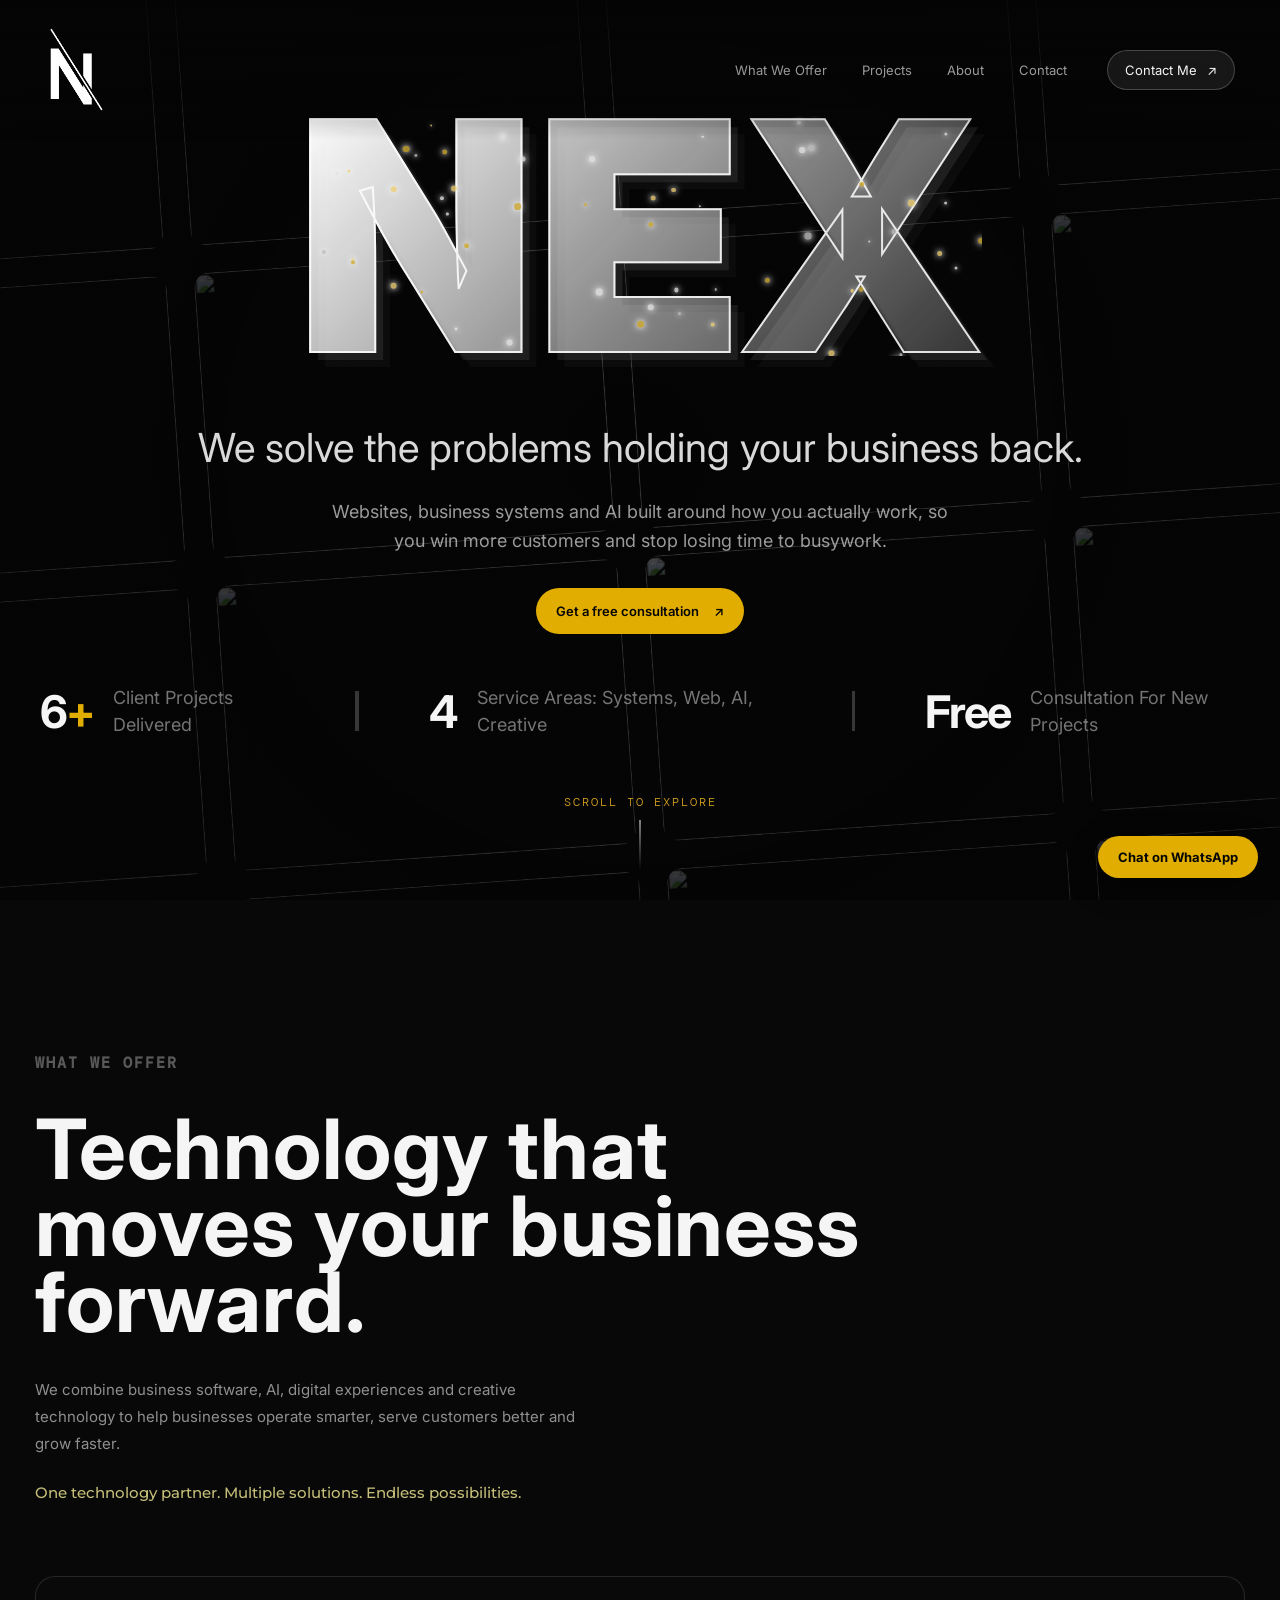
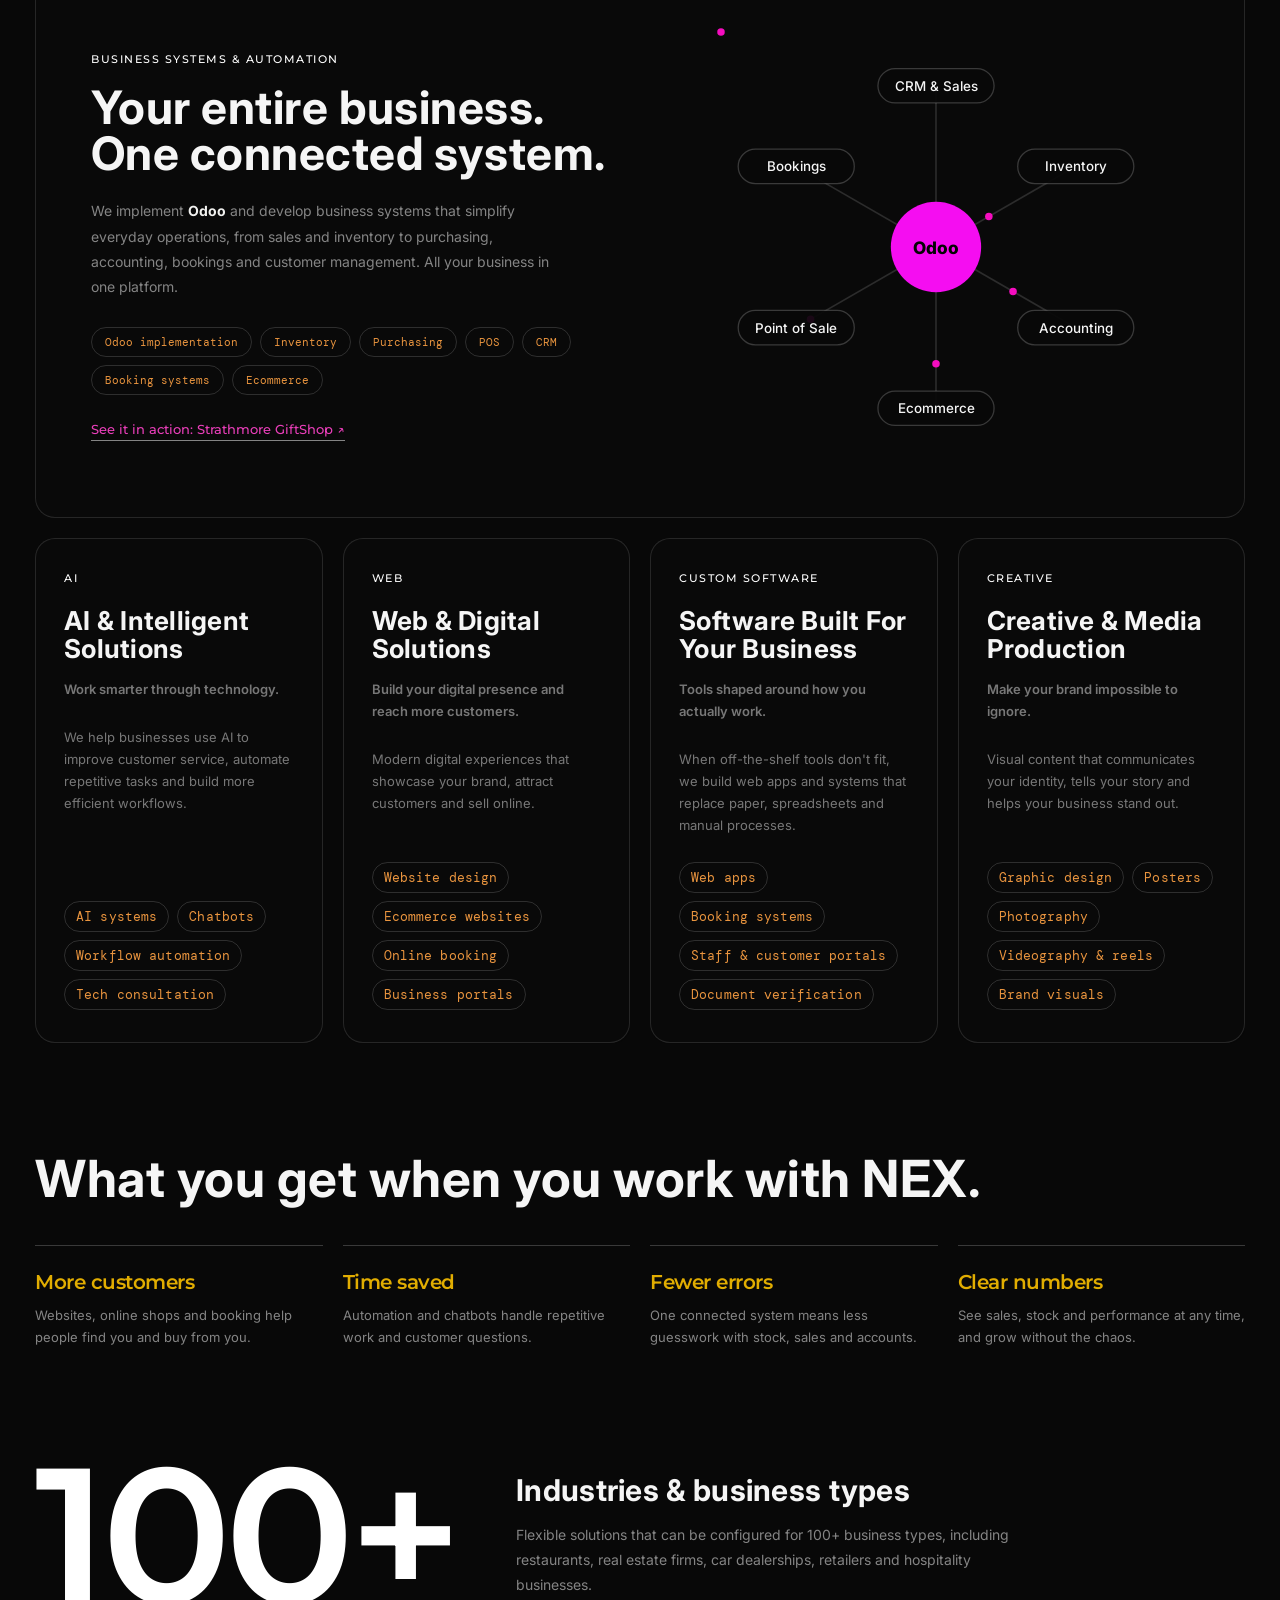
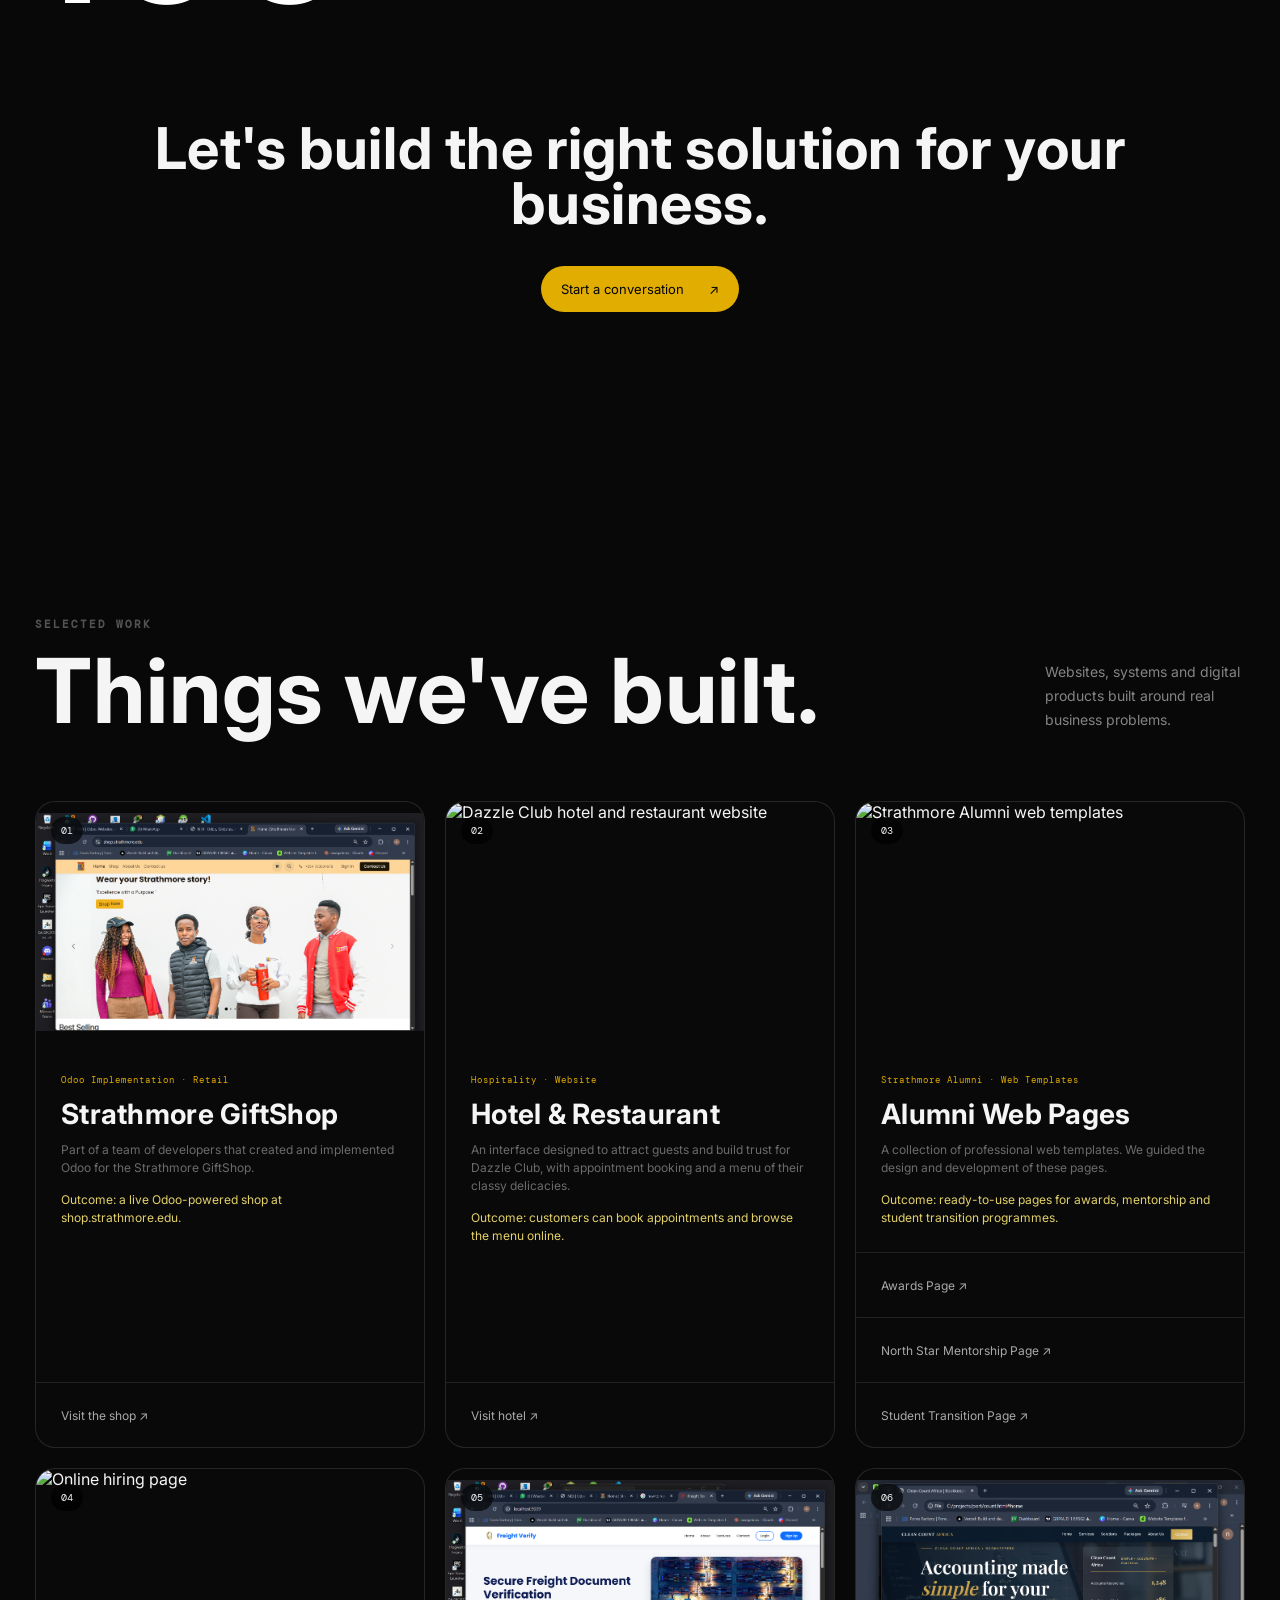
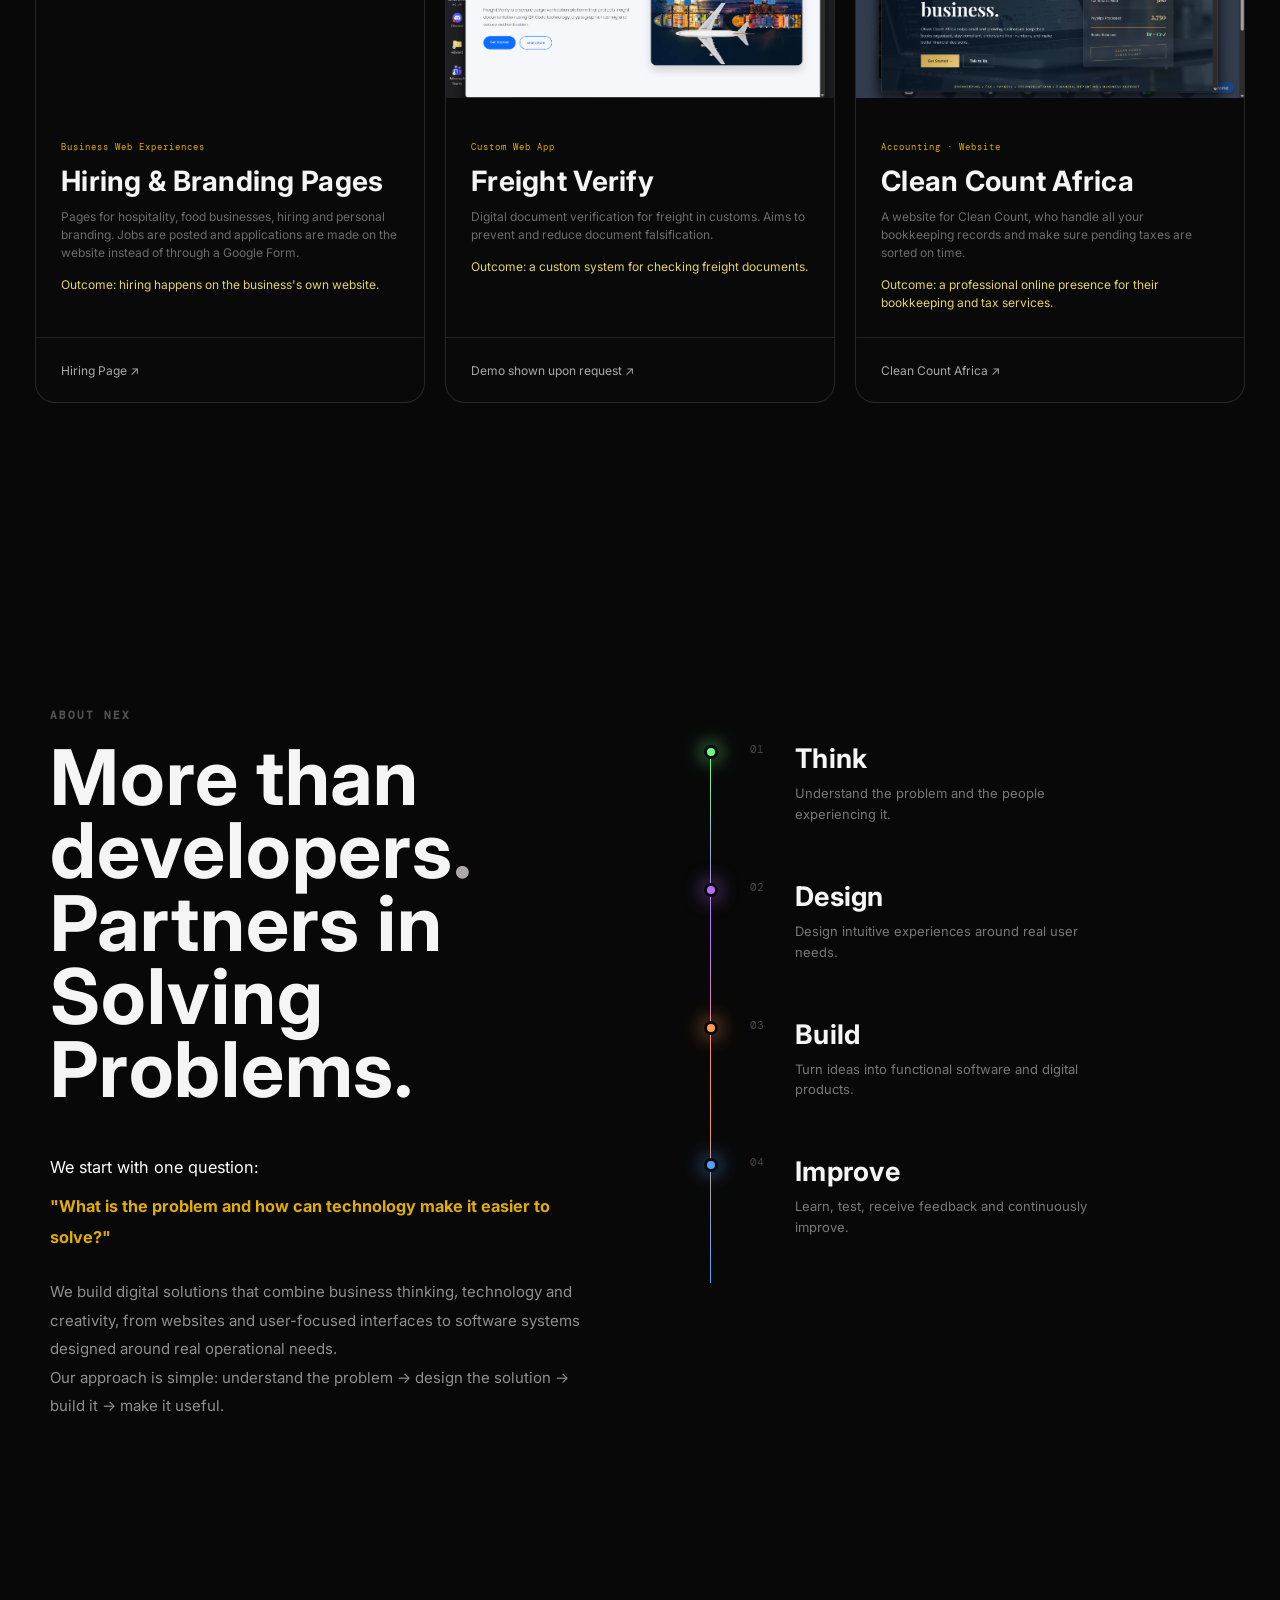
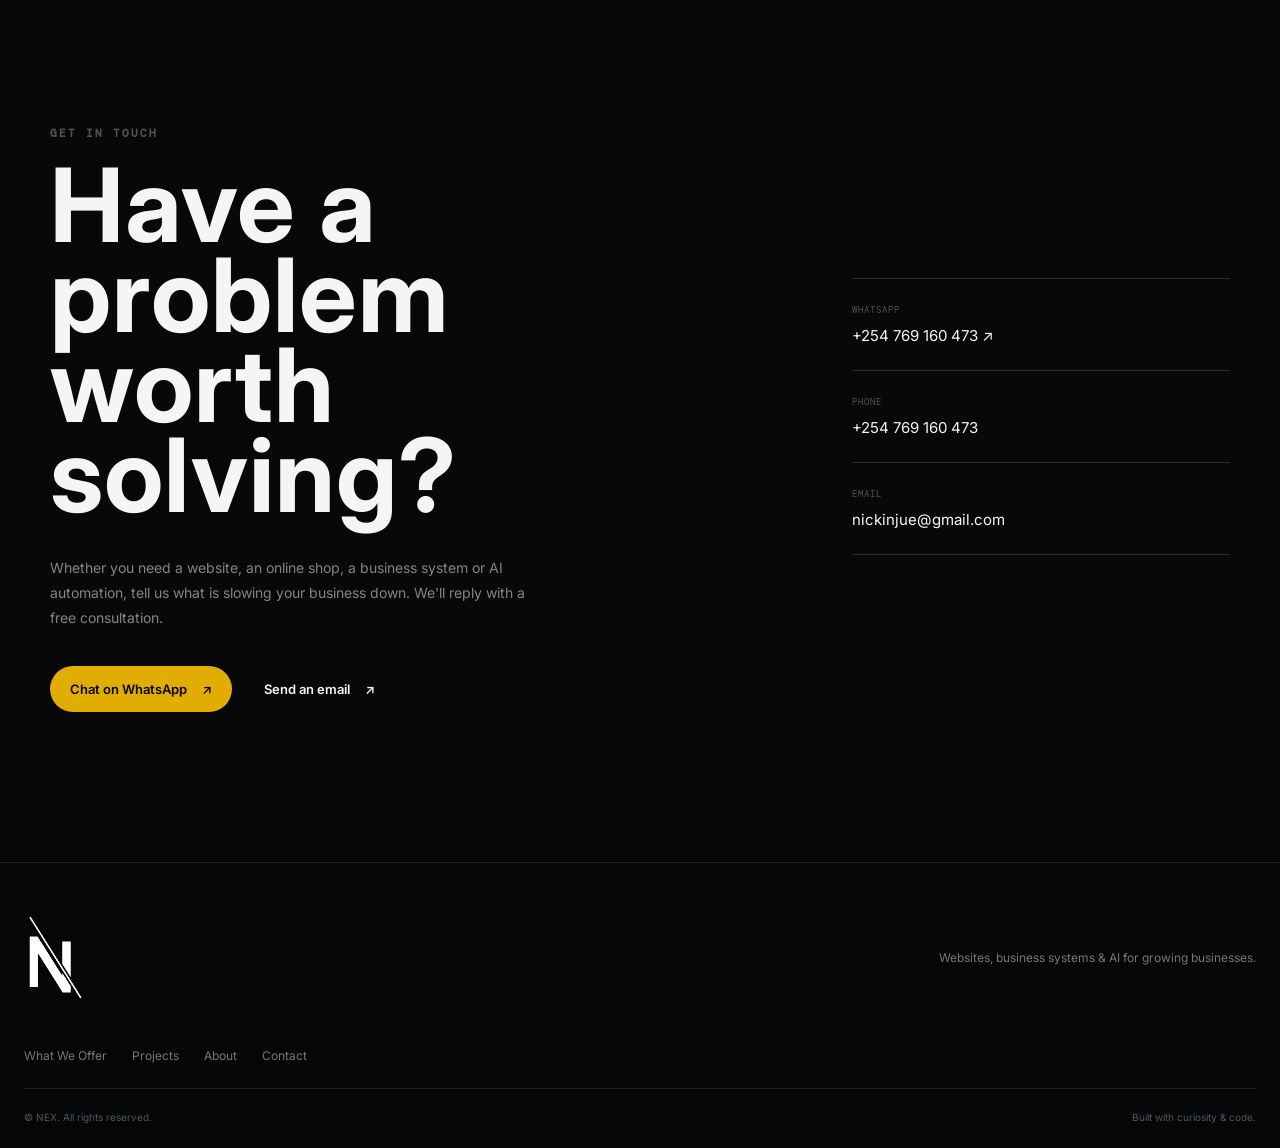
==== index.html @ 06347bd1 "logonex" ====
<!DOCTYPE html>
<html lang="en">

<head>
    <meta charset="UTF-8">
    <meta name="viewport" content="width=device-width, initial-scale=1.0">
    <meta name="theme-color" content="#080808">

    <title>NEX | Odoo, Websites, AI &amp; Business Systems</title>

    <meta name="description"
        content="NEX builds Odoo business systems, websites, ecommerce, custom software, AI automation and creative content that help businesses get customers and run smoothly.">

    <!-- Link preview (WhatsApp, LinkedIn, Facebook, X) -->
    <meta property="og:type" content="website">
    <meta property="og:title" content="NEX | Odoo, Websites, AI &amp; Business Systems">
    <meta property="og:description"
        content="Websites, ecommerce, Odoo business systems, custom software, AI and creative content for growing businesses.">
    <meta property="og:url" content="https://nexnju.github.io/port/">
    <!-- Replace with a 1200x630 image of your own (e.g. images/og-image.png) when you have one -->
    <meta property="og:image" content="https://nexnju.github.io/port/images/dazzlesite.png">
    <meta name="twitter:card" content="summary_large_image">

    <link rel="stylesheet" href="css/index.css">
  

    <!-- Google Fonts -->
    <link
        href="https://fonts.googleapis.com/css2?family=DM+Mono:wght@400;500&family=Inter:wght@400;500;600;700;800;900&display=swap"
        rel="stylesheet">
</head>

<body>

    <!-- =====================================================
         MOVING WEBSITE BACKGROUND
         (images resized to 500px and the off-screen ones load
         lazily so the site is lighter on mobile data)
    ====================================================== -->

    <div class="background-world">

        <div class="website-wall">

            <div class="bg-card"><img src="https://images.unsplash.com/photo-1558655146-9f40138edfeb?auto=format&amp;fit=crop&amp;w=500&amp;q=70" alt=""></div>
            <div class="bg-card"><img src="https://images.unsplash.com/photo-1555066931-4365d14bab8c?auto=format&amp;fit=crop&amp;w=500&amp;q=70" alt=""></div>
            <div class="bg-card"><img src="https://images.unsplash.com/photo-1551650975-87deedd944c3?auto=format&amp;fit=crop&amp;w=500&amp;q=70" alt=""></div>
            <div class="bg-card"><img src="https://images.unsplash.com/photo-1460925895917-afdab827c52f?auto=format&amp;fit=crop&amp;w=500&amp;q=70" alt=""></div>
            <div class="bg-card"><img src="https://images.unsplash.com/photo-1517694712202-14dd9538aa97?auto=format&amp;fit=crop&amp;w=500&amp;q=70" alt=""></div>
            <div class="bg-card"><img src="https://images.unsplash.com/photo-1531482615713-2afd69097998?auto=format&amp;fit=crop&amp;w=500&amp;q=70" alt=""></div>
            <div class="bg-card"><img src="https://images.unsplash.com/photo-1498050108023-c5249f4df085?auto=format&amp;fit=crop&amp;w=500&amp;q=70" alt=""></div>
            <div class="bg-card"><img src="https://images.unsplash.com/photo-1518770660439-4636190af475?auto=format&amp;fit=crop&amp;w=500&amp;q=70" alt=""></div>

            <div class="bg-card"><img loading="lazy" src="https://images.unsplash.com/photo-1550745165-9bc0b252726f?auto=format&amp;fit=crop&amp;w=500&amp;q=70" alt=""></div>
            <div class="bg-card"><img loading="lazy" src="https://images.unsplash.com/photo-1496171367470-9ed9a91ea931?auto=format&amp;fit=crop&amp;w=500&amp;q=70" alt=""></div>
            <div class="bg-card"><img loading="lazy" src="https://images.unsplash.com/photo-1521737711867-e3b97375f902?auto=format&amp;fit=crop&amp;w=500&amp;q=70" alt=""></div>
            <div class="bg-card"><img loading="lazy" src="https://images.unsplash.com/photo-1553877522-43269d4ea984?auto=format&amp;fit=crop&amp;w=500&amp;q=70" alt=""></div>
            <div class="bg-card"><img loading="lazy" src="https://images.unsplash.com/photo-1504384308090-c894fdcc538d?auto=format&amp;fit=crop&amp;w=500&amp;q=70" alt=""></div>
            <div class="bg-card"><img loading="lazy" src="https://images.unsplash.com/photo-1516321318423-f06f85e504b3?auto=format&amp;fit=crop&amp;w=500&amp;q=70" alt=""></div>
            <div class="bg-card"><img loading="lazy" src="https://images.unsplash.com/photo-1559028012-481c04fa702d?auto=format&amp;fit=crop&amp;w=500&amp;q=70" alt=""></div>
            <div class="bg-card"><img loading="lazy" src="https://images.unsplash.com/photo-1519389950473-47ba0277781c?auto=format&amp;fit=crop&amp;w=500&amp;q=70" alt=""></div>
            <div class="bg-card"><img loading="lazy" src="https://images.unsplash.com/photo-1561070791-2526d30994b5?auto=format&amp;fit=crop&amp;w=500&amp;q=70" alt=""></div>
            <div class="bg-card"><img loading="lazy" src="https://images.unsplash.com/photo-1547658719-da2b51169166?auto=format&amp;fit=crop&amp;w=500&amp;q=70" alt=""></div>

        </div>

        <div class="background-overlay"></div>

    </div>


    <!-- =====================================================
         NAVIGATION
    ====================================================== -->

    <header class="navbar">

              <a href="#home" class="logo">
    <img src="images/nexwh.png" alt="Nex Logo" class="logo-img">
</a>

        <nav id="siteNav">
            <a href="#services">What We Offer</a>
            <a href="#projects">Projects</a>
            <a href="#about">About</a>
            <a href="#contact">Contact</a>
        </nav>

        <a href="#contact" class="contact-button">
            Contact Me
            <span>↗</span>
        </a>

        <!-- Phone menu button (only visible on small screens) -->
        <button class="menu-toggle" id="menuToggle" type="button"
                aria-label="Open menu" aria-expanded="false" aria-controls="siteNav">
            <span></span>
            <span></span>
            <span></span>
        </button>

    </header>


    <!-- =====================================================
         MAIN
    ====================================================== -->

    <main>


        <!-- =================================================
             HERO
        ================================================== -->

        <section id="home" class="hero">

            <div class="hero-content">

                <div class="hero-title-wrapper">

                    <div class="confetti-container" id="confetti"></div>

                    <h1 class="hero-title">NEX</h1>

                </div>


                <div class="hero-description">
                    <p>We solve the problems holding your business back.</p>
                </div>

                <p class="hero-promise">
                   Websites, business systems and AI built around how you actually work, so you win more customers and stop losing time to busywork.
                </p>


                <div class="hero-buttons">

                    <a href="https://wa.me/254769160473"
                       class="btn-primary" target="_blank" rel="noopener">
                        Get a free consultation
                        <span>↗</span>
                    </a>

             
                </div>


                <div class="hero-stats">

                    <div class="stat">
                        <strong>6<span>+</span></strong>
                        <p>Client Projects Delivered</p>
                    </div>

                    <div class="stat-line"></div>

                    <div class="stat">
                        <strong>4</strong>
                        <p>Service Areas: Systems, Web, AI, Creative</p>
                    </div>

                    <div class="stat-line"></div>

                    <div class="stat">
                        <strong>Free</strong>
                        <p>Consultation For New Projects</p>
                    </div>

                </div>

            </div>


            <div class="scroll-indicator">
                <span>SCROLL TO EXPLORE</span>
                <div class="scroll-line"></div>
            </div>

        </section>


        <!-- =================================================
             SERVICES  (WHAT WE DO)
        ================================================== -->

        <section id="services" class="section services-section">

            <div class="svc-header">

                <div class="section-label">
                    <span></span>
                    <p>WHAT WE OFFER</p>
                </div>

                <h2>
                    Technology that moves
                    your business forward.
                </h2>

                <p>
                    We combine business software, AI, digital experiences and creative technology to help businesses operate smarter, serve customers better and grow faster.
                </p>

                <p class="svc-tagline">
                    One technology partner. Multiple solutions. Endless possibilities.
                </p>

            </div>


            <!-- FLAGSHIP: BUSINESS SYSTEMS & AUTOMATION -->

            <article class="svc-flagship">

                <div>

                    <span class="svc-category">BUSINESS SYSTEMS &amp; AUTOMATION</span>

                    <h3>Your entire business. One connected system.</h3>

                    <p>
                        We implement <b style="color: rgb(241, 241, 239);">Odoo</b> and develop business systems that simplify everyday operations, from sales and inventory to purchasing, accounting, bookings and customer management. All your business in one platform.
                    </p>

                    <ul class="svc-tags">
                        <li>Odoo implementation</li>
                        <li>Inventory</li>
                        <li>Purchasing</li>
                        <li>POS</li>
                        <li>CRM</li>
                        <li>Booking systems</li>
                        <li>Ecommerce</li>
                    </ul>

                    <a href="https://shop.strathmore.edu" class="svc-proof" target="_blank" rel="noopener"  style="color: rgb(234, 63, 186);">
                        See it in action: Strathmore GiftShop ↗
                    </a>

                </div>


                <div class="svc-hub" role="img"
                     aria-label="CRM and Sales, Inventory, Accounting, Ecommerce, Point of Sale and Bookings all connected into one Odoo platform">

                    <svg viewBox="0 0 400 400" aria-hidden="true">

                        <path id="svcS1" class="svc-spoke" d="M200 50 L200 200"/>
                        <path id="svcS2" class="svc-spoke" d="M330 125 L200 200"/>
                        <path id="svcS3" class="svc-spoke" d="M330 275 L200 200"/>
                        <path id="svcS4" class="svc-spoke" d="M200 350 L200 200"/>
                        <path id="svcS5" class="svc-spoke" d="M70 275 L200 200"/>
                        <path id="svcS6" class="svc-spoke" d="M70 125 L200 200"/>

                        <circle class="svc-pulse" r="3.5"><animateMotion dur="2.6s" begin="0s"    repeatCount="indefinite"><mpath href="#svcS1"/></animateMotion></circle>
                        <circle class="svc-pulse" r="3.5"><animateMotion dur="2.6s" begin="0.45s" repeatCount="indefinite"><mpath href="#svcS2"/></animateMotion></circle>
                        <circle class="svc-pulse" r="3.5"><animateMotion dur="2.6s" begin="0.9s"  repeatCount="indefinite"><mpath href="#svcS3"/></animateMotion></circle>
                        <circle class="svc-pulse" r="3.5"><animateMotion dur="2.6s" begin="1.35s" repeatCount="indefinite"><mpath href="#svcS4"/></animateMotion></circle>
                        <circle class="svc-pulse" r="3.5"><animateMotion dur="2.6s" begin="1.8s"  repeatCount="indefinite"><mpath href="#svcS5"/></animateMotion></circle>
                        <circle class="svc-pulse" r="3.5"><animateMotion dur="2.6s" begin="2.25s" repeatCount="indefinite"><mpath href="#svcS6"/></animateMotion></circle>

                        <circle class="svc-ring" cx="200" cy="200" r="42"/>
                        <circle class="svc-ring r2" cx="200" cy="200" r="42"/>
                        <circle class="svc-core" cx="200" cy="200" r="42"/>
                        <text class="svc-core-text" x="200" y="200">Odoo</text>

                        <g class="svc-node"><rect x="146" y="34"  width="108" height="32" rx="16"/><text x="200" y="50">CRM &amp; Sales</text></g>
                        <g class="svc-node"><rect x="276" y="109" width="108" height="32" rx="16"/><text x="330" y="125">Inventory</text></g>
                        <g class="svc-node"><rect x="276" y="259" width="108" height="32" rx="16"/><text x="330" y="275">Accounting</text></g>
                        <g class="svc-node"><rect x="146" y="334" width="108" height="32" rx="16"/><text x="200" y="350">Ecommerce</text></g>
                        <g class="svc-node"><rect x="16"  y="259" width="108" height="32" rx="16"/><text x="70"  y="275">Point of Sale</text></g>
                        <g class="svc-node"><rect x="16"  y="109" width="108" height="32" rx="16"/><text x="70"  y="125">Bookings</text></g>

                    </svg>

                </div>

            </article>


            <!-- SERVICE CARDS -->

            <div class="svc-grid">

                <article class="svc-card">
                    <span class="svc-category">AI</span>
                    <h3>AI &amp; Intelligent Solutions</h3>
                    <p class="svc-hook">Work smarter through technology.</p>
                    <p>We help businesses use AI to improve customer service, automate repetitive tasks and build more efficient workflows.</p>
                    <ul class="svc-tags">
                        <li>AI systems</li>
                        <li>Chatbots</li>
                        <li>Workflow automation</li>
                        <li>Tech consultation</li>
                    </ul>
                </article>

                <article class="svc-card">
                    <span class="svc-category">WEB</span>
                    <h3>Web &amp; Digital Solutions</h3>
                    <p class="svc-hook">Build your digital presence and reach more customers.</p>
                    <p>Modern digital experiences that showcase your brand, attract customers and sell online.</p>
                    <ul class="svc-tags">
                        <li>Website design</li>
                        <li>Ecommerce websites</li>
                        <li>Online booking</li>
                        <li>Business portals</li>
                    </ul>
                </article>

                <article class="svc-card">
                    <span class="svc-category">CUSTOM SOFTWARE</span>
                    <h3>Software Built For Your Business</h3>
                    <p class="svc-hook">Tools shaped around how you actually work.</p>
                    <p>When off-the-shelf tools don't fit, we build web apps and systems that replace paper, spreadsheets and manual processes.</p>
                    <ul class="svc-tags">
                        <li>Web apps</li>
                        <li>Booking systems</li>
                        <li>Staff &amp; customer portals</li>
                        <li>Document verification</li>
                    </ul>
                </article>

                <article class="svc-card">
                    <span class="svc-category">CREATIVE</span>
                    <h3>Creative &amp; Media Production</h3>
                    <p class="svc-hook">Make your brand impossible to ignore.</p>
                    <p>Visual content that communicates your identity, tells your story and helps your business stand out.</p>
                    <ul class="svc-tags">
                        <li>Graphic design</li>
                        <li>Posters</li>
                        <li>Photography</li>
                        <li>Videography &amp; reels</li>
                        <li>Brand visuals</li>
                    </ul>
                </article>

            </div>


            <!-- CREATIVE GALLERY (ENABLE WHEN YOU HAVE IMAGES)
                 1. Put 3 to 6 of your best posters/photos in images/creative/
                 2. Delete the opening and closing comment markers around this block
                 3. Update the file names

            <div class="svc-gallery">
                <img loading="lazy" src="images/creative/poster1.jpg" alt="Poster design by NEX">
                <img loading="lazy" src="images/creative/poster2.jpg" alt="Poster design by NEX">
                <img loading="lazy" src="images/creative/photo1.jpg" alt="Photography by NEX">
            </div>
            -->


            <!-- WHAT YOU GET -->

            <div class="svc-value-wrap">

                <h3 class="svc-value-title">
                    What you get when you work with NEX.
                </h3>

                <div class="svc-value">

                    <div>
                        <strong>More customers</strong>
                        <p>Websites, online shops and booking help people find you and buy from you.</p>
                    </div>

                    <div>
                        <strong>Time saved</strong>
                        <p>Automation and chatbots handle repetitive work and customer questions.</p>
                    </div>

                    <div>
                        <strong>Fewer errors</strong>
                        <p>One connected system means less guesswork with stock, sales and accounts.</p>
                    </div>

                    <div>
                        <strong>Clear numbers</strong>
                        <p>See sales, stock and performance at any time, and grow without the chaos.</p>
                    </div>

                </div>

            </div>


            <!-- 100+ BUSINESS TYPES -->

            <div class="svc-industries">

                <div class="svc-count" aria-label="100 plus">
                    <span id="svcNum" data-target="100">100</span>+
                </div>

                <div>
                    <h3>Industries &amp; business types</h3>
                    <p>
                        Flexible solutions that can be configured for 100+ business types, including restaurants, real estate firms, car dealerships, retailers and hospitality businesses.
                    </p>
                </div>

            </div>


            <!-- CALL TO ACTION -->

            <div class="svc-cta">

                <h3>
                    Let's build the right solution
                  for your business.
                </h3>

                <a href="#contact" class="email-button">
                    Start a conversation
                    <span>↗</span>
                </a>

            </div>

        </section>


        <!-- =================================================
             PROJECTS
        ================================================== -->

        <section id="projects" class="section projects-section">

            <div class="section-header">

                <div>

                    <div class="section-label">
                        <span></span>
                        <p>SELECTED WORK</p>
                    </div>

                    <h2>Things we've built.</h2>

                </div>

                <p class="section-description">
                    Websites, systems and digital products built around real business problems.
                </p>

            </div>


            <div class="projects-grid">

                <!-- PROJECT 1 : ODOO / STRATHMORE GIFTSHOP -->

                <article class="project-card">

                    <div class="project-image">

                        
                             <img src="images/giftshoppic.png" alt="Strathmore GiftShop on Odoo"> 
                        <div class="project-placeholder">
                            <strong>Odoo</strong>
                            <small>STRATHMORE GIFTSHOP</small>
                        </div>

                        <span class="project-number">01</span>

                    </div>

                    <div class="project-info">

                        <div>

                            <span class="project-category">
                                Odoo Implementation · Retail
                            </span>

                            <h3>Strathmore GiftShop</h3>

                            <p>
                                Part of a team of developers that created and implemented Odoo for the Strathmore GiftShop.
                            </p>

                            <p class="project-result">
                                Outcome: a live Odoo-powered shop at shop.strathmore.edu.
                            </p>

                        </div>

                    </div>

                    <a href="https://shop.strathmore.edu" class="project-link" target="_blank" rel="noopener noreferrer">
                        Visit the shop ↗
                    </a>

                </article>


                <!-- PROJECT 2 -->

                <article class="project-card">

                    <div class="project-image">
                        <img src="images/dazzlesite.png" alt="Dazzle Club hotel and restaurant website">
                        <span class="project-number">02</span>
                    </div>

                    <div class="project-info">

                        <div>

                            <span class="project-category">
                                Hospitality · Website
                            </span>

                            <h3>Hotel &amp; Restaurant</h3>

                            <p>
                                An interface designed to attract guests and build trust for Dazzle Club, with appointment booking and a menu of their classy delicacies.
                            </p>

                            <p class="project-result">
                                Outcome: customers can book appointments and browse the menu online.
                            </p>

                        </div>

                    </div>

                    <a href="https://nexnju.github.io/port/hotel" class="project-link" target="_blank" rel="noopener noreferrer">
                        Visit hotel ↗
                    </a>

                </article>


                <!-- PROJECT 3 -->

                <article class="project-card">

                    <div class="project-image">
                        <img src="images/wards3.png" alt="Strathmore Alumni web templates">
                        <span class="project-number">03</span>
                    </div>

                    <div class="project-info">

                        <div>

                            <span class="project-category">
                                Strathmore Alumni · Web Templates
                            </span>

                            <h3>Alumni Web Pages</h3>

                            <p>
                                A collection of professional web templates. We guided the design and development of these pages.
                            </p>

                            <p class="project-result">
                                Outcome: ready-to-use pages for awards, mentorship and student transition programmes.
                            </p>

                        </div>

                    </div>

                    <a href="https://nexnju.github.io/GrowthLab/" class="project-link" target="_blank" rel="noopener noreferrer">
                        Awards Page ↗
                    </a>
                    <a href="https://nexnju.github.io/GrowthLab/nstar3" class="project-link" target="_blank" rel="noopener noreferrer">
                        North Star Mentorship Page ↗
                    </a>
                    <a href="https://nexnju.github.io/GrowthLab/stp" class="project-link" target="_blank" rel="noopener noreferrer">
                        Student Transition Page ↗
                    </a>

                </article>


                <!-- PROJECT 4 -->

                <article class="project-card">

                    <div class="project-image">
                        <img src="images/hiring.png" alt="Online hiring page">
                        <span class="project-number">04</span>
                    </div>

                    <div class="project-info">

                        <div>

                            <span class="project-category">
                                Business Web Experiences
                            </span>

                            <h3>Hiring &amp; Branding Pages</h3>

                            <p>
                                Pages for hospitality, food businesses, hiring and personal branding. Jobs are posted and applications are made on the website instead of through a Google Form.
                            </p>

                            <p class="project-result">
                                Outcome: hiring happens on the business's own website.
                            </p>

                        </div>

                    </div>

                    <a href="https://nexnju.github.io/port/mem" class="project-link" target="_blank" rel="noopener noreferrer">
                        Hiring Page ↗
                    </a>

                </article>


                <!-- PROJECT 5 -->

                <article class="project-card">

                    <div class="project-image">
                      
                        <img src="images/freightverify.png" alt="Freight Verify web app">
                        <span class="project-number">05</span>
                    </div>

                    <div class="project-info">

                        <div>

                            <span class="project-category">
                                Custom Web App
                            </span>

                            <h3>Freight Verify</h3>

                            <p>
                                Digital document verification for freight in customs. Aims to prevent and reduce document falsification.
                            </p>

                            <p class="project-result">
                                Outcome: a custom system for checking freight documents.
                            </p>

                        </div>

                    </div>

                    <a href="https://wa.me/254769160473"
                       class="project-link" target="_blank" rel="noopener noreferrer">
                        Demo shown upon request ↗
                    </a>

                </article>


                <!-- PROJECT 6 -->

                <article class="project-card">

                    <div class="project-image">
                        <img src="images/count.png" alt="Clean Count Africa website">
                        <span class="project-number">06</span>
                    </div>

                    <div class="project-info">

                        <div>

                            <span class="project-category">
                                Accounting · Website
                            </span>

                            <h3>Clean Count Africa</h3>

                            <p>
                                A website for Clean Count, who handle all your bookkeeping records and make sure pending taxes are sorted on time.
                            </p>

                            <p class="project-result">
                                Outcome: a professional online presence for their bookkeeping and tax services.
                            </p>

                        </div>

                    </div>

                    <a href="https://nexnju.github.io/port/count" class="project-link" target="_blank" rel="noopener noreferrer">
                        Clean Count Africa ↗
                    </a>

                </article>

            </div>


            <!-- CLIENT TESTIMONIALS (ENABLE WHEN YOU HAVE REAL QUOTES)
                 1. Ask each client for one sentence (a WhatsApp message is enough)
                 2. Delete the opening and closing comment markers around this block
                 3. Replace the text with their real words, name and business

            <div class="testimonials">

                <blockquote class="testimonial">
                    <p>"Real client quote goes here."</p>
                    <cite>Client name, Business</cite>
                </blockquote>

                <blockquote class="testimonial">
                    <p>"Real client quote goes here."</p>
                    <cite>Client name, Business</cite>
                </blockquote>

            </div>
            -->

        </section>


        <!-- =================================================
             ABOUT
        ================================================== -->

        <section id="about" class="section about-section">

            <div class="section-label">
                <span></span>
                <p>ABOUT NEX</p>
            </div>


            <div class="about-grid">

                <div class="about-text">

                    <h2>
                        More than developers<span>.</span>
                        Partners in Solving Problems.
                    </h2>

                    <p class="question">
                        We start with one question:
                        <strong>"What is the problem and how can technology make it easier to solve?"</strong>
                    </p>

                    <p>
                        We build digital solutions that combine business thinking, technology and creativity, from websites and user-focused interfaces to software systems designed around real operational needs.
                    </p>

                    <p>
                        Our approach is simple: understand the problem → design the solution → build it → make it useful.
                    </p>

                </div>


                <div class="process">

                    <div class="process-line"></div>

                    <div class="process-item">
                        <div class="process-dot dot-green"></div>
                        <div class="process-number">01</div>
                        <div>
                            <h3>Think</h3>
                            <p>Understand the problem and the people experiencing it.</p>
                        </div>
                    </div>

                    <div class="process-item">
                        <div class="process-dot dot-purple"></div>
                        <div class="process-number">02</div>
                        <div>
                            <h3>Design</h3>
                            <p>Design intuitive experiences around real user needs.</p>
                        </div>
                    </div>

                    <div class="process-item">
                        <div class="process-dot dot-orange"></div>
                        <div class="process-number">03</div>
                        <div>
                            <h3>Build</h3>
                            <p>Turn ideas into functional software and digital products.</p>
                        </div>
                    </div>

                    <div class="process-item">
                        <div class="process-dot dot-blue"></div>
                        <div class="process-number">04</div>
                        <div>
                            <h3>Improve</h3>
                            <p>Learn, test, receive feedback and continuously improve.</p>
                        </div>
                    </div>

                </div>

            </div>

        </section>


        <!-- =================================================
             CONTACT
        ================================================== -->

        <section id="contact" class="section contact-section">

            <div class="contact-left">

                <div class="section-label">
                    <span></span>
                    <p>GET IN TOUCH</p>
                </div>

                <h2>
                    Have a problem
                    worth solving?
                </h2>

                <p>
                    Whether you need a website, an online shop, a business system or AI automation, tell us what is slowing your business down. We'll reply with a free consultation.
                </p>

                <div class="contact-actions">

                    <a href="https://wa.me/254769160473"
                       class="btn-primary" target="_blank" rel="noopener">
                        Chat on WhatsApp
                        <span>↗</span>
                    </a>

                    <a href="mailto:nickinjue@gmail.com" class="btn-secondary">
                        Send an email
                        <span>↗</span>
                    </a>

                </div>

            </div>


            <div class="contact-right">

                <div class="contact-item">
                    <span>WHATSAPP</span>
                    <a href="https://wa.me/254769160473"
                       target="_blank" rel="noopener">
                        +254 769 160 473 ↗
                    </a>
                </div>

                <div class="contact-item">
                    <span>PHONE</span>
                    <a href="tel:+254769160473">+254 769 160 473</a>
                </div>

                <div class="contact-item">
                    <span>EMAIL</span>
                    <a href="mailto:nickinjue@gmail.com">nickinjue@gmail.com</a>
                </div>

            </div>

        </section>


    </main>


    <!-- Floating WhatsApp button -->

    <a href="https://wa.me/254769160473"
       class="wa-float" target="_blank" rel="noopener" aria-label="Chat with NEX on WhatsApp">
        Chat on WhatsApp
    </a>


    <!-- =========================
         FOOTER
    ========================== -->

    <footer class="footer">

        <div class="footer-container">

            <div class="footer-brand">

              <a href="#home" class="logo">
    <img src="images/nexwh.png" alt="Nex Logo" class="logo-img">
</a>


                <p>Websites, business systems &amp; AI for growing businesses.</p>

            </div>


            <div class="footer-links">
                <a href="#services">What We Offer</a>
                <a href="#projects">Projects</a>
                <a href="#about">About</a>
                <a href="#contact">Contact</a>
            </div>


            <div class="footer-bottom">

                <p>
                    © <span id="currentYear"></span> NEX.
                    All rights reserved.
                </p>

                <p>Built with curiosity &amp; code.</p>

            </div>

        </div>

    </footer>


    <script src="js/port4.js"></script>
   
  

</body>

</html>
---- css/index.css ----
/* =========================================================
   NEX  -  css/index.css  (FULL FILE: replaces everything)

   Contains: base, background, nav + phone menu, hero, about,
   projects, what we do (services), toolkit, contact, footer,
   WhatsApp button and all responsive rules.

   Change the mustard colour in ONE place: --mustard below.
========================================================= */

@import url("https://fonts.googleapis.com/css2?family=Montserrat:wght@400;500;600&display=swap");

:root {
    --mustard: #E1AD01;
    --mustard-glow: rgba(225, 173, 1, .3);

    --border: rgba(255,255,255,.1);
    --max-width: 1250px;
    --text-primary: #c20000;
    --text-muted: rgba(255,255,255,.45);
    --accent: #E1AD01;
    --transition: .3s;
    --font-heading: "Inter", sans-serif;
}
/* =========================================================
   HEADING LETTER SPACING
   Change the one value below to adjust every heading at once.
========================================================= */

:root {
    --heading-spacing: 0.01em;
}

h1, h2, h3, h4, h5, h6 {
    letter-spacing: var(--heading-spacing) !important;
}

/* =========================================================
   GLOBAL
========================================================= */

* {
    margin: 0;
    padding: 0;
    box-sizing: border-box;
}

html {
    scroll-behavior: smooth;
}

body {
    font-family: "Inter", sans-serif;
    background: #080808;
    color: #f5f5f5;
    overflow-x: hidden;
}

a {
    color: inherit;
    text-decoration: none;
}

button {
    font-family: inherit;
}

a:focus-visible,
button:focus-visible {
    outline: 2px solid var(--mustard);
    outline-offset: 3px;
}


/* =========================================================
   MOVING BACKGROUND
========================================================= */

.background-world {
    position: fixed;
    inset: 0;
    z-index: -10;
    overflow: hidden;
    background: #050505;
}

.website-wall {
    position: absolute;
    width: 120%;
    left: -10%;
    display: grid;
    grid-template-columns: repeat(4, 1fr);
    gap: 25px;
    transform: rotate(-4deg) scale(1.1);
    animation: backgroundMove 70s linear infinite;
}

.bg-card {
    height: 260px;
    overflow: hidden;
    border-radius: 14px;
    opacity: .45;
    filter: saturate(.95) contrast(1.05);
    box-shadow: 0 0 30px rgba(255,255,255,.025);
}

.bg-card img {
    width: 100%;
    height: 100%;
    object-fit: cover;
    display: block;
    filter: brightness(.75) saturate(.9);
    transition: transform .9s ease;
}

@keyframes backgroundMove {
    0%   { transform: rotate(-4deg) translateY(0) scale(1.1); }
    50%  { transform: rotate(-4deg) translateY(-500px) scale(1.1); }
    100% { transform: rotate(-4deg) translateY(-1000px) scale(1.1); }
}

.background-overlay {
    position: absolute;
    inset: 0;
    background: radial-gradient(circle at center, rgba(5,5,5,.20), rgba(5,5,5,.58));
    backdrop-filter: blur(0.5px);
}


/* =========================================================
   NAVIGATION
========================================================= */

.navbar {
    position: fixed;
    top: 0;
    left: 0;
    width: 100%;
    padding: 25px 45px;
    display: flex;
    align-items: center;
    justify-content: space-between;
    z-index: 100;
    background: linear-gradient(to bottom, rgba(5,5,5,.85), transparent);
}


.logo {
    display: flex;
    align-items: center;
}

.logo-img{
    height: 90px; /* Matches your header's original scale */
    width: auto;  /* Keeps the horizontal aspect ratio perfect */
}



nav {
    display: flex;
    gap: 35px;
    margin-left: auto;
    margin-right: 40px;
}

nav a {
    color: rgba(255,255,255,.6);
    font-size: 13px;
    transition: .3s;
}

nav a:hover {
    color: white;
}

.contact-button {
    display: flex;
    align-items: center;
    gap: 10px;
    padding: 11px 17px;
    border: 1px solid rgba(255,255,255,.2);
    border-radius: 50px;
    font-size: 13px;
    background: rgba(255,255,255,.08);
    backdrop-filter: blur(15px);
    transition: .3s;
}

.contact-button:hover {
    background: white;
    color: black;
    transform: translateY(-2px);
}

/* phone menu button: hidden on desktop (shown in the 900px rules at the bottom) */
.menu-toggle {
    display: none;
}


/* =========================================================
   GENERAL SECTIONS
========================================================= */

.section {
    position: relative;
    max-width: 1250px;
    margin: auto;
    padding: 150px 35px;
}

.section-label {
    display: flex;
    align-items: center;
    gap: 12px;
    margin-bottom: 35px;
}

.section-label span {
    font-family: "DM Mono", monospace;
    font-size: 11px;
    color: #88794e;
}

.section-label p {
    font-family: "DM Mono", monospace;
    font-size: 11px;
    letter-spacing: 2px;
    color: rgba(255,255,255,.5);
}

/* second .section-label rule (kept, as in your original, so labels look the same) */
.section-label {
    display: inline-block;
    font-size: 12px;
    letter-spacing: 4px;
    font-weight: 700;
    margin-bottom: 20px;
    opacity: .6;
}

.section-header {
    display: flex;
    justify-content: space-between;
    align-items: end;
    margin-bottom: 70px;
}

.section-header h2 {
    font-size: clamp(45px, 7vw, 90px);
    line-height: .9;
    letter-spacing: -5px;
}

.section-description {
    width: 200px;
    color: rgba(255,255,255,.5);
    line-height: 1.7;
    font-size: 14px;
}


/* =========================================================
   BUTTONS (hero + contact)
========================================================= */

.btn-primary, .btn-secondary {
    display:inline-flex;
    align-items: center;
  
    gap: 15px;
    padding: 15px 20px;
    border-radius: 50px;
    font-size: 13px;
    font-weight: 600;
    transition: .3s;
}

.btn-primary  {
    background: var(--mustard);
    color: #050505;
}

.btn-primary:hover {
    transform: translateY(-3px);
    box-shadow: 0 12px 35px var(--mustard-glow);
}




/* =========================================================
   HERO
========================================================= */

.hero {
    min-height: 100vh;
    display: flex;
    align-items: center;
    justify-content: center;
    position: relative;
    padding: 100px 30px 150px;
}

.hero-content {
    width: 100%;
    max-width: 1200px;
    text-align: center;
}

.release-wrapper {
    display: flex;
    justify-content: right;
    align-items: right;
    padding-right: 0;
    margin-top: 15px;
}

.release-button {
    border: 1px solid rgba(255, 235, 120, 0.5);
    color: #e9eb87;
    background: rgba(65,255,100,.08);
    border-radius: 50px;
    padding: 12px 20px;
    display: flex;
    align-items: center;
    gap: 8px;
    font-size: 11px;
    cursor: pointer;
    transition: .2s;
    transform: rotate(90deg);
}

.release-button:hover {
    animation: shake .4s infinite;
    background: rgba(65,255,100,.16);
}

.release-dot {
    width: 10px;
    height: 10px;
    background: #E1AD01;
    border-radius: 50%;
    box-shadow: 0 0 12px #E1AD01;
}

@keyframes shake {
    0%   { transform: translateX(0); }
    25%  { transform: translateX(-3px) rotate(-1deg); }
    50%  { transform: translateX(3px) rotate(1deg); }
    75%  { transform: translateX(-2px); }
    100% { transform: translateX(0); }
}

/* NEX title */

.hero-title-wrapper {
    position: relative;
    display: inline-block;
    margin: 15px 0 30px;
}

.hero-title {
    position: relative;
    font-size: clamp(130px, 25vw, 330px);
    font-weight: 900;
    line-height: .75;
    letter-spacing: -1px;
    color: #111;
    -webkit-text-stroke: 2px rgba(255,255,255,.85);
    text-shadow: 8px 8px 0 rgba(255,255,255,.08), 15px 15px 0 rgba(255,255,255,.03);
    background: linear-gradient(135deg, #ffffff, #888, #1b1b1b);
    -webkit-background-clip: text;
    background-clip: text;
    -webkit-text-fill-color: transparent;
}

/* gold + silver particles */

.confetti-container {
    position: absolute;
    inset: 0;
    pointer-events: none;
    overflow: hidden;
    z-index: 3;
    -webkit-mask-image: none;
    mask-image: none;
}

.confetti {
    position: absolute;
    border-radius: 50%;
    box-shadow: 0 0 5px currentColor, 0 0 10px currentColor;
    animation: floatingParticles ease-in-out infinite;
    opacity: 0.8;
    filter: blur(0.2px);
}

@keyframes floatingParticles {
    0%   { transform: translate(0px, 0px) scale(0.8);     opacity: 0.35; }
    25%  { transform: translate(8px, -12px) scale(1);     opacity: 0.9; }
    50%  { transform: translate(-5px, -22px) scale(0.9);  opacity: 0.65; }
    75%  { transform: translate(-10px, -8px) scale(1.05); opacity: 0.9; }
    100% { transform: translate(0px, 0px) scale(0.8);     opacity: 0.35; }
}

.hero-description {
    margin-top: 30px;
    font-size: 40px;
    color: rgba(255,255,255,.85);
    line-height: 1.6;
}

.hero-description span {
    color: rgba(251, 244, 244, 0.4);
    font-size: 30px;
}

.hero-promise {
    max-width: 640px;
    margin: 18px auto 0;
    color: rgba(255,255,255,.6);
    font-size: 18px;
    line-height: 1.6;
}

.hero-buttons {
    display: flex;
    justify-content: center;
    flex-wrap: wrap;
    gap: 14px;
    margin-top: 32px;
}

/* stats */

.hero-stats {
    margin: 10px auto;
    display: flex;
    justify-content: center;
    align-items: center;
    gap: 70px;
}

.hero-buttons + .hero-stats {
    margin-top: 50px;
}

.stat {
    display: flex;
    align-items: center;
    gap: 20px;
    text-align: left;
}

.stat strong {
    font-size: 45px;
    letter-spacing: -2px;
}

.stat strong span {
    color: #E1AD01;
}

.stat p {
    color: rgba(255, 252, 252, 0.45);
    font-size: 18px;
    line-height: 1.5;
}

.stat-line {
    height: 40px;
    width: 4px;
    background: rgba(255,255,255,.2);
}

.explore-button {
    display: inline-flex;
    align-items: center;
    gap: 20px;
    padding: 16px 23px;
    border: 1px solid rgba(255,255,255,.25);
    border-radius: 50px;
    font-size: 13px;
    transition: .3s;
    background: rgba(255,255,255,.06);
}

.explore-button:hover {
    background: white;
    color: black;
    transform: translateY(-4px);
}

.explore-button span {
    font-size: 18px;
}

/* scroll indicator */

.scroll-indicator {
    position: absolute;
    bottom: 30px;
    left: 50%;
    transform: translateX(-50%);
    display: flex;
    flex-direction: column;
    align-items: center;
    gap: 10px;
}

.scroll-indicator span {
    font-family: "DM Mono", monospace;
    font-size: 12px;
    font-weight: 300;
    color: goldenrod;
    letter-spacing: 2px;
}

.scroll-line {
    width: 1px;
    height: 50px;
    background: linear-gradient(white, transparent);
}


/* =========================================================
   ABOUT
========================================================= */

.about-section {
    min-height: 100vh;
}

.about-grid {
    display: grid;
    grid-template-columns: 1fr 1fr;
    gap: 120px;
    align-items: start;
}

.about-text h2 {
    font-size: clamp(45px, 6vw, 80px);
    letter-spacing: -4px;
    line-height: .95;
    margin-bottom: 45px;
}

.about-text h2 span {
    color: rgba(255, 247, 247, 0.669);
}

.about-text p {
    color: rgba(255,255,255,.55);
    line-height: 1.9;
    max-width: 570px;
    font-size: 15px;
}

.about-text .question {
    color: white;
    font-size: 16.3px;
    margin-bottom: 25px;
}

.about-text .question strong {
    display: block;
    margin-top: 8px;
    color: #E1AD01;
}

/* process timeline */

.process {
    position: relative;
    padding-left: 50px;
}

.process-line {
    position: absolute;
    left: 10px;
    top: 10px;
    bottom: 10px;
    width: 1px;
    background: linear-gradient(to bottom, #70ff8c, #b36bff, #ff9b51, #4e9fff);
}

.process-item {
    position: relative;
    display: grid;
    grid-template-columns: 45px 1fr;
    margin-bottom: 55px;
    min-height: 80px;
}

.process-dot {
    position: absolute;
    left: -46px;
    top: 3px;
    width: 14px;
    height: 14px;
    border-radius: 50%;
    border: 3px solid #090909;
    box-shadow: 0 0 20px currentColor;
}

.dot-green  { background: #6aff88; color: #6aff88; }
.dot-purple { background: #b66cff; color: #b66cff; }
.dot-orange { background: #ff9b52; color: #ff9b52; }
.dot-blue   { background: #529fff; color: #529fff; }

.process-number {
    font-family: "DM Mono", monospace;
    color: rgba(255,255,255,.25);
    font-size: 11px;
}

.process-item h3 {
    font-size: 27px;
    margin-bottom: 8px;
}

.process-item p {
    color: rgba(255,255,255,.45);
    font-size: 13px;
    line-height: 1.6;
    max-width: 320px;
}


/* =========================================================
   PROJECTS
========================================================= */

.projects-section {
    max-width: 1400px;
}

.projects-grid {
    display: grid;
    grid-template-columns: repeat(3, 1fr);
    gap: 20px;
}

.project-card {
    position: relative;
    min-height: 440px;
    overflow: hidden;
    border: 1px solid rgba(255,255,255,.12);
    border-radius: 20px;
    background: rgba(10,10,10,.7);
    backdrop-filter: blur(10px);
    transition: transform .4s, border .4s;
    display: flex;
    flex-direction: column;
}

.project-card:hover {
    transform: translateY(-8px);
    border-color: rgba(255,255,255,.35);
}

.project-image {
    height: 240px;
    position: relative;
    overflow: hidden;
}

.project-image img {
    width: 100%;
    height: 100%;
    object-fit: contain;
    transition: transform .6s;
}

.project-card:hover .project-image img {
    transform: scale(1.08);
}

.project-number {
    position: absolute;
    top: 15px;
    left: 15px;
    font-family: "DM Mono", monospace;
    font-size: 10px;
    padding: 7px 10px;
    border-radius: 50px;
    background: rgba(0,0,0,.65);
    backdrop-filter: blur(10px);
}

.project-info {
    padding: 25px;
    flex: 1;
}

.project-category {
    font-family: "DM Mono", monospace;
    font-size: 9px;
    color: #E1AD01;
    letter-spacing: 1px;
}

.project-info h3 {
    font-size: 28px;
    margin: 10px 0;
}

.project-info p {
    color: rgba(255,255,255,.4);
    font-size: 12px;
    line-height: 1.5;
}

.project-info .project-result {
    margin-top: 14px;
    color: #e4d26a;
    font-size: 12px;
    line-height: 1.5;
}

.project-link {
    height: 65px;
    display: flex;
    align-items: center;
    justify-content: space-between;
    padding: 0 25px;
    border-top: 1px solid rgba(255,255,255,.1);
    font-size: 12px;
    color: rgba(255,255,255,.65);
    transition: .3s;
}

.project-link:hover {
    background: white;
    color: black;
}

/* placeholder used for the Odoo / GiftShop card until you add a screenshot */

.project-placeholder {
    width: 100%;
    height: 100%;
    display: flex;
    flex-direction: column;
    align-items: center;
    justify-content: center;
    gap: 8px;
    background: radial-gradient(circle at 30% 20%, rgba(13,245,59,.2), transparent 55%), #0a0a0a;
}

.project-placeholder strong {
    font-size: 72px;
    font-weight: 900;
    letter-spacing: -4px;
    color: #f1f50d;
}

.project-placeholder small {
    font-family: "DM Mono", monospace;
    font-size: 10px;
    letter-spacing: 2px;
    color: rgba(255,255,255,.5);
}

/* view more card (unused, kept) */

.view-more {
    align-items: center;
    justify-content: center;
    padding: 30px;
    background: rgba(255,255,255,.04);
}

.view-more div {
    text-align: center;
}

.view-more span {
    font-family: "DM Mono", monospace;
    font-size: 11px;
    color: #75ff91;
}

.view-more h3 {
    font-size: 40px;
    margin: 15px 0;
}

.view-more p {
    color: rgba(255,255,255,.4);
    font-size: 12px;
}

.view-more strong {
    position: absolute;
    top: 25px;
    right: 25px;
    font-size: 30px;
    font-weight: 400;
}

/* optional: client testimonials */

.testimonials {
    display: grid;
    grid-template-columns: repeat(auto-fit, minmax(280px, 1fr));
    gap: 20px;
    margin-top: 20px;
}

.testimonial {
    padding: 30px;
    border: 1px solid rgba(255,255,255,.12);
    border-radius: 20px;
    background: rgba(10,10,10,.7);
    backdrop-filter: blur(10px);
}

.testimonial p {
    font-size: 16px;
    line-height: 1.6;
    margin-bottom: 18px;
}

.testimonial cite {
    font-family: "DM Mono", monospace;
    font-size: 11px;
    font-style: normal;
    color: #E1AD01;
}


/* =========================================================
   SERVICES  ("What we do")
========================================================= */

.services-section {
    max-width: 1400px;
}

/* header */

.svc-header {
    margin-bottom: 70px;
}

.svc-header h2 {
    font-size: clamp(42px, 6.5vw, 86px);
    line-height: .92;
    letter-spacing: -4px;
    margin-bottom: 35px;
    max-width: 900px;
}

.svc-header h2 span {
    color: rgba(255,255,255,.35);
}

.svc-header p {
    max-width: 560px;
    color: rgba(255,255,255,.55);
    line-height: 1.8;
    font-size: 15px;
    margin-bottom: 14px;
}

/* highlight text: white, Montserrat, normal weight */

.svc-header .svc-tagline {
    font-family: "Montserrat", sans-serif;
    font-weight: 500;
    color: #c5bf79;
    margin-top: 22px;
}

.svc-category {
    display: block;
    margin-bottom: 18px;
    font-family: "Montserrat", sans-serif;
    font-size: 11px;
    font-weight: 500;
    letter-spacing: 1.5px;
    color: #ffffff;
}

/* flagship (Odoo) */

.svc-flagship {
    display: grid;
    grid-template-columns: 1.05fr 1fr;
    gap: 60px;
    align-items: center;
    padding: 55px;
    margin-bottom: 20px;
    border: 1px solid rgba(255,255,255,.12);
    border-radius: 20px;
    background: rgba(10,10,10,.7);
    backdrop-filter: blur(10px);
    transition: border-color .4s;
}

.svc-flagship:hover {
    border-color: rgba(255,255,255,.3);
}

.svc-flagship h3 {
    font-size: clamp(30px, 3.6vw, 48px);
    line-height: 1;
    letter-spacing: -2px;
    margin-bottom: 22px;
}

.svc-flagship p {
    max-width: 480px;
    color: rgba(255,255,255,.5);
    line-height: 1.8;
    font-size: 14px;
    margin-bottom: 28px;
}

.svc-proof {
    display: inline-block;
    margin-top: 26px;
    font-family: "Montserrat", sans-serif;
    font-size: 13px;
    font-weight: 500;
    color: #ffffff;
    border-bottom: 1px solid rgba(255,255,255,.5);
    padding-bottom: 3px;
    transition: .3s;
}

.svc-proof:hover {
    color: var(--mustard);
    border-bottom-color: var(--mustard);
}

/* tags */

.svc-tags {
    display: flex;
    flex-wrap: wrap;
    gap: 8px;
    list-style: none;
}

.svc-tags li {
    padding: 7px 13px;
    border: 1px solid rgba(255,255,255,.15);
    border-radius: 50px;
    font-family: "DM Mono", monospace;
    font-size: 11px;
    color: rgb(234, 149, 63);
    transition: .3s;
}

.svc-tags li:hover {
    border-color: #ffffff;
    color: #ffffff;
}

/* animated hub */

.svc-hub {
    width: 100%;
    max-width: 430px;
    margin: 0 auto;
}

.svc-hub svg {
    display: block;
    width: 100%;
    height: auto;
    overflow: visible;
}

.svc-spoke {
    fill: none;
    stroke: rgba(255,255,255,.14);
    stroke-width: 1.5;
}

.svc-node rect {
    fill: rgba(8,8,8,.92);
    stroke: rgba(255,255,255,.2);
    stroke-width: 1.2;
    transition: stroke .3s;
}

.svc-node text {
    fill: #f5f5f5;
    font-family: "Inter", sans-serif;
    font-size: 12.5px;
    font-weight: 500;
    text-anchor: middle;
    dominant-baseline: central;
}

.svc-node:hover rect {
    stroke: #E1AD01;
}

.svc-core {
    fill: #f50df1;
}

.svc-core-text {
    fill: #050505;
    font-family: "Inter", sans-serif;
    font-size: 16px;
    font-weight: 800;
    text-anchor: middle;
    dominant-baseline: central;
}

.svc-ring {
    fill: none;
    stroke: #E1AD01;
    stroke-width: 1.5;
    opacity: 0;
    transform-origin: 200px 200px;
    animation: svcRing 3.2s ease-out infinite;
}

.svc-ring.r2 {
    animation-delay: 1.6s;
}

.svc-pulse {
    fill: #f50dbf;
}

@keyframes svcRing {
    0%   { transform: scale(.7); opacity: .5; }
    100% { transform: scale(1.9); opacity: 0; }
}

/* service cards */

.svc-grid {
    display: grid;
    grid-template-columns: repeat(auto-fit, minmax(260px, 1fr));
    gap: 20px;
}

.svc-card {
    display: flex;
    flex-direction: column;
    padding: 32px 28px;
    min-height: 360px;
    border: 1px solid rgba(255,255,255,.12);
    border-radius: 20px;
    background: rgba(10,10,10,.7);
    backdrop-filter: blur(10px);
    transition: transform .4s, border .4s;
}

.svc-card:hover {
    transform: translateY(-8px);
    border-color: rgba(255,255,255,.35);
}

.svc-card h3 {
    font-size: 26px;
    line-height: 1.1;
    letter-spacing: -1px;
    margin: 4px 0 14px;
}

.svc-hook {
    color: #f5f5f5;
    font-size: 13px;
    font-weight: 600;
    margin-bottom: 10px;
}

.svc-card p {
    color: rgba(255,255,255,.45);
    font-size: 13px;
    line-height: 1.7;
    margin-bottom: 26px;
}

.svc-card .svc-tags {
    margin-top: auto;
}

.svc-card .svc-tags li {
    font-size: 13px;
    letter-spacing: 0.01em;
    color: rgb(234, 149, 63);
    padding: 6px 11px;
}

/* optional creative gallery */

.svc-gallery {
    display: grid;
    grid-template-columns: repeat(auto-fit, minmax(220px, 1fr));
    gap: 20px;
    margin-top: 20px;
}

.svc-gallery img {
    width: 100%;
    height: 260px;
    object-fit: cover;
    border: 1px solid rgba(255,255,255,.12);
    border-radius: 14px;
}

/* what you get */

.svc-value-wrap {
    margin-top: 110px;
}

.svc-value-title {
    font-size: clamp(30px, 4vw, 52px);
    line-height: 1;
    letter-spacing: -2px;
    margin-bottom: 40px;
}

.svc-value-title span {
    color: rgba(255,255,255,.35);
}

.svc-value {
    display: grid;
    grid-template-columns: repeat(auto-fit, minmax(220px, 1fr));
    gap: 20px;
}

.svc-value > div {
    padding: 24px 0 0;
    border-top: 1px solid rgba(255,255,255,.2);
}

.svc-value strong {
    display: block;
    margin-bottom: 10px;
    font-family: "Montserrat", sans-serif;
    font-size: 20px;
    font-weight: 600;
    letter-spacing: -.5px;
    color: #E1AD01;
}

.svc-value p {
    color: rgba(255,255,255,.5);
    font-size: 13px;
    line-height: 1.7;
}

/* 100+ industries */

.svc-industries {
    display: grid;
    grid-template-columns: auto 1fr;
    gap: 60px;
    align-items: center;
    margin-top: 110px;
}

.svc-count {
    font-family: "Montserrat", sans-serif;
    font-size: clamp(100px, 15vw, 200px);
    font-weight: 600;
    line-height: .8;
    letter-spacing: -6px;
    color: #ffffff;
}

.svc-industries h3 {
    font-size: 30px;
    letter-spacing: -1.5px;
    margin-bottom: 14px;
}

.svc-industries p {
    max-width: 520px;
    color: rgba(255,255,255,.5);
    line-height: 1.8;
    font-size: 14px;
}

/* call to action */

.svc-cta {
    margin-top: 110px;
    text-align: center;
}

.svc-cta h3 {
    font-size: clamp(30px, 4.5vw, 60px);
    line-height: .95;
    letter-spacing: -3px;
    margin-bottom: 35px;
}

.svc-cta h3 span {
    color: rgba(255,255,255,.35);
}

@media (max-width: 900px) {

    .svc-header h2 { letter-spacing: -2px; }

    .svc-flagship {
        grid-template-columns: 1fr;
        gap: 40px;
        padding: 35px 25px;
    }

    .svc-industries {
        grid-template-columns: 1fr;
        gap: 25px;
        margin-top: 80px;
    }

    .svc-count { letter-spacing: -5px; }

    .svc-cta { margin-top: 80px; }

    .svc-value-wrap { margin-top: 80px; }

}

@media (max-width: 600px) {

    .svc-header h2,
    .svc-cta h3 { letter-spacing: -2px; }

    .svc-card { min-height: 0; }

}

@media (prefers-reduced-motion: reduce) {

    .svc-ring { animation: none; }

    .svc-pulse { display: none; }

}


/* =========================================================
   TOOLKIT / TECHNOLOGY LAB  (not on the page right now,
   kept in case you add the section back)
========================================================= */

.toolkit-section {
    position: relative;
    padding: 100px 4%;
    overflow: hidden;
}

.toolkit-header {
    max-width: 750px;
    margin-bottom: 80px;
}

.toolkit-header h2 {
    font-size: clamp(45px, 6vw, 85px);
    line-height: .95;
    margin: 0;
    letter-spacing: -4px;
}

.toolkit-header h2 span {
    display: block;
    opacity: .35;
}

.toolkit-header p {
    margin-top: 30px;
    max-width: 550px;
    line-height: 1.8;
    opacity: .55;
}

.tech-lab {
    display: grid;
    grid-template-columns: 1.2fr .8fr;
    gap: 60px;
    align-items: center;
    width: 92%;
    margin: 0 auto;
}

.tech-constellation {
    position: relative;
    width: 100%;
    height: 500px;
    display: flex;
    justify-content: center;
    align-items: center;
}

.orbit {
    position: absolute;
    border: 1px solid rgba(255,255,255,.08);
    border-radius: 50%;
    pointer-events: none;
}

.orbit-one   { width: 260px; height: 260px; }
.orbit-two   { width: 410px; height: 410px; }
.orbit-three { width: 560px; height: 560px; }

.tech-center {
    width: 150px;
    height: 150px;
    border-radius: 50%;
    background: radial-gradient(circle at 30% 20%, rgba(255,255,255,.16), rgba(255,255,255,.03) 60%);
    border: 1px solid rgba(255,255,255,.15);
    display: flex;
    flex-direction: column;
    align-items: center;
    justify-content: center;
    position: relative;
    z-index: 5;
    box-shadow: 0 0 50px rgba(255,255,255,.05), inset 0 0 30px rgba(255,255,255,.04);
}

.tech-center span {
    font-size: 34px;
    font-weight: 900;
}

.tech-center strong {
    font-size: 15px;
    letter-spacing: 4px;
}

.tech-center small {
    margin-top: 6px;
    font-size: 7px;
    letter-spacing: 2px;
    opacity: .4;
}

.tech-node {
    position: absolute;
    padding: 13px 19px;
    border-radius: 50px;
    background: rgba(10,10,10,.8);
    border: 1px solid rgba(255,255,255,.12);
    color: white;
    font-family: inherit;
    font-size: 12px;
    font-weight: 700;
    cursor: pointer;
    transition: transform .3s ease, background .3s ease, border-color .3s ease, box-shadow .3s ease;
    z-index: 4;
}

.tech-node:hover,
.tech-node.active {
    transform: scale(1.15);
    background: rgba(255,255,255,.12);
    border-color: rgba(255,255,255,.45);
    box-shadow: 0 0 30px rgba(255,255,255,.08);
}

.node-php     { top: 7%;  left: 47%; }
.node-js      { top: 20%; right: 8%; }
.node-laravel { right: 0; bottom: 30%; }
.node-mysql   { right: 17%; bottom: 7%; }
.node-kotlin  { left: 42%; bottom: 0; }
.node-html    { left: 12%; bottom: 15%; }
.node-css     { left: 0;  top: 38%; }
.node-git     { left: 15%; top: 15%; }
.node-cpp     { top: 42%; right: 2%; }

.tech-info-panel {
    position: relative;
    padding: 50px;
    min-height: 430px;
    border: 1px solid rgba(255,255,255,.1);
    background: linear-gradient(145deg, rgba(255,255,255,.05), rgba(255,255,255,.015));
    backdrop-filter: blur(15px);
    overflow: hidden;
}

.tech-info-panel::before {
    content: "";
    position: absolute;
    width: 180px;
    height: 180px;
    border-radius: 50%;
    background: rgba(255,255,255,.04);
    filter: blur(50px);
    right: -50px;
    top: -50px;
}

.tech-info-label {
    font-size: 10px;
    letter-spacing: 3px;
    opacity: .4;
}

.tech-info-number {
    position: absolute;
    top: 35px;
    right: 40px;
    font-size: 80px;
    font-weight: 900;
    opacity: .035;
}

.tech-info-panel h3 {
    font-size: 52px;
    margin: 55px 0 8px;
    letter-spacing: -2px;
}

.tech-category {
    font-size: 11px;
    text-transform: uppercase;
    letter-spacing: 3px;
    opacity: .4;
    margin-bottom: 25px;
}

.tech-info-panel p {
    line-height: 1.8;
    font-size: 14px;
    opacity: .6;
    max-width: 430px;
}

.skill-container {
    margin-top: 35px;
}

.skill-top {
    display: flex;
    justify-content: space-between;
    font-size: 11px;
    margin-bottom: 10px;
    opacity: .5;
}

.skill-bar {
    height: 3px;
    width: 100%;
    background: rgba(255,255,255,.1);
    overflow: hidden;
}

.skill-bar div {
    height: 100%;
    width: 0%;
    background: white;
    transition: width .8s cubic-bezier(.22,1,.36,1);
}

.tech-status {
    margin-top: 35px;
    display: flex;
    align-items: center;
    gap: 10px;
    font-size: 10px;
    letter-spacing: 1px;
    opacity: .45;
}

.status-dot {
    width: 7px;
    height: 7px;
    border-radius: 50%;
    background: #E1AD01;
    box-shadow: 0 0 12px rgba(113,216,140,.7);
    animation: statusPulse 2s infinite;
}

@keyframes statusPulse {
    0%, 100% { opacity: .4; transform: scale(.8); }
    50%      { opacity: 1;  transform: scale(1); }
}

.tech-marquee {
    width: 100%;
    overflow: hidden;
    margin: 120px 0;
    border-top: 1px solid rgba(255,255,255,.08);
    border-bottom: 1px solid rgba(255,255,255,.08);
    padding: 22px 0;
}

.marquee-track {
    display: flex;
    width: max-content;
    align-items: center;
    gap: 28px;
    animation: marqueeMove 25s linear infinite;
}

.marquee-track span {
    font-size: 13px;
    font-weight: 700;
    letter-spacing: 3px;
    opacity: .5;
    white-space: nowrap;
}

.marquee-track i {
    font-style: normal;
    font-size: 10px;
    opacity: .25;
}

@keyframes marqueeMove {
    from { transform: translateX(0); }
    to   { transform: translateX(-50%); }
}

.exploring-section {
    display: grid;
    grid-template-columns: 1.2fr .8fr;
    gap: 50px;
    align-items: stretch;
    width: 100%;
    max-width: 1200px;
    margin: 0 auto;
}

.terminal-window {
    background: #090909;
    border: 1px solid rgba(255,255,255,.1);
    box-shadow: 0 30px 80px rgba(0,0,0,.3);
    overflow: hidden;
}

.terminal-top {
    height: 45px;
    display: flex;
    align-items: center;
    padding: 0 18px;
    border-bottom: 1px solid rgba(255,255,255,.07);
    position: relative;
}

.terminal-dots {
    display: flex;
    gap: 7px;
}

.terminal-dots span {
    width: 9px;
    height: 9px;
    border-radius: 50%;
    background: rgba(255,255,255,.2);
}

.terminal-title {
    position: absolute;
    left: 50%;
    transform: translateX(-50%);
    font-family: monospace;
    font-size: 10px;
    opacity: .3;
}

.terminal-body {
    padding: 35px;
    font-family: monospace;
    font-size: 13px;
    line-height: 1.7;
}

.terminal-green { color: #E1AD01; }
.terminal-blue  { color: #7ca7ff; }

.terminal-command {
    color: rgba(255,255,255,.3);
    margin-bottom: 25px;
}

.learning-list {
    display: flex;
    flex-direction: column;
    gap: 3px;
}

.learning-item {
    display: grid;
    grid-template-columns: 50px 1fr auto;
    align-items: center;
    padding: 14px 10px;
    border-bottom: 1px solid rgba(255,255,255,.05);
    transition: background .3s ease;
}

.learning-item:hover {
    background: rgba(255,255,255,.04);
}

.learning-number {
    opacity: .25;
    font-size: 10px;
}

.learning-item span:nth-child(2) {
    font-weight: 600;
}

.learning-item small {
    font-size: 9px;
    text-transform: uppercase;
    letter-spacing: 2px;
    opacity: .3;
}

.cursor {
    animation: cursorBlink 1s infinite;
}

@keyframes cursorBlink {
    0%, 50%   { opacity: 1; }
    51%, 100% { opacity: 0; }
}

.curiosity-box {
    position: relative;
    padding: 45px;
    border: 1px solid rgba(255,255,255,.1);
    background: radial-gradient(circle at 80% 20%, rgba(255,255,255,.06), transparent 35%);
}

.curiosity-label {
    font-size: 10px;
    letter-spacing: 3px;
    opacity: .35;
}

.curiosity-box h3 {
    font-size: 38px;
    line-height: 1;
    letter-spacing: -2px;
    margin: 60px 0 25px;
}

.curiosity-box p {
    font-size: 13px;
    line-height: 1.8;
    opacity: .5;
    max-width: 300px;
}

.curiosity-symbol {
    position: absolute;
    right: 30px;
    bottom: 15px;
    font-size: 150px;
    font-weight: 900;
    line-height: 1;
    opacity: .035;
    pointer-events: none;
}

@media (max-width: 1000px) {

    .tech-lab { grid-template-columns: 1fr; }
    .tech-constellation { height: 550px; }
    .tech-info-panel { max-width: 100%; }
    .exploring-section { grid-template-columns: 1fr; }

}

@media (max-width: 700px) {

    .toolkit-section { padding: 90px 5%; }
    .toolkit-header h2 { letter-spacing: -2px; }
    .tech-constellation { height: 430px; }

    .orbit-one   { width: 190px; height: 190px; }
    .orbit-two   { width: 300px; height: 300px; }
    .orbit-three { width: 410px; height: 410px; }

    .tech-center { width: 110px; height: 110px; }
    .tech-center span { font-size: 25px; }

    .tech-node { padding: 9px 13px; font-size: 9px; }

    .node-php     { top: 4%;  left: 40%; }
    .node-js      { top: 19%; right: 0; }
    .node-laravel { right: 0; bottom: 27%; }
    .node-mysql   { right: 12%; bottom: 3%; }
    .node-kotlin  { left: 35%; bottom: 0; }
    .node-html    { left: 7%;  bottom: 14%; }
    .node-css     { left: 0;   top: 40%; }
    .node-git     { left: 7%;  top: 17%; }
    .node-cpp     { top: 43%;  right: 0; }

    .tech-info-panel { padding: 30px; }
    .tech-info-panel h3 { font-size: 40px; margin-top: 50px; }

    .terminal-body { padding: 25px 18px; }

    .learning-item { grid-template-columns: 35px 1fr; }
    .learning-item small { display: none; }

    .curiosity-box { min-height: 300px; }

}


/* =========================================================
   CONTACT
========================================================= */

.contact-section {
    min-height: 80vh;
    display: grid;
    grid-template-columns: 1.3fr .7fr;
    gap: 100px;
    align-items: center;
}

.contact-left h2 {
    font-size: clamp(55px, 8vw, 110px);
    line-height: .88;
    letter-spacing: -6px;
    margin-bottom: 35px;
}

.contact-left h2 span {
    color: rgba(255,255,255,.3);
}

.contact-left > p {
    max-width: 480px;
    color: rgba(255,255,255,.5);
    line-height: 1.8;
    font-size: 14px;
    margin-bottom: 35px;
}

.contact-actions {
    display: flex;
    flex-wrap: wrap;
    gap: 12px;
}

.email-button {
    display: inline-flex;
    align-items: center;
    gap: 25px;
    padding: 15px 20px;
    border-radius: 50px;
    background: var(--mustard);
    color: #050505;
    font-size: 13px;
    transition: .3s;
}

.email-button:hover {
    transform: translateY(-4px);
    box-shadow: 0 15px 40px var(--mustard-glow);
}

.contact-right {
    border-top: 1px solid rgba(255,255,255,.15);
}

.contact-item {
    padding: 25px 0;
    border-bottom: 1px solid rgba(255,255,255,.15);
    display: flex;
    flex-direction: column;
    gap: 10px;
}

.contact-item span {
    font-family: "DM Mono", monospace;
    font-size: 9px;
    color: rgba(255,255,255,.3);
    letter-spacing: 1px;
}

.contact-item a {
    font-size: 15px;
    transition: .3s;
}

.contact-item a:hover {
    color: #E1AD01;
}


/* =========================================================
   FLOATING WHATSAPP BUTTON
========================================================= */

.wa-float {
    position: fixed;
    right: 22px;
    bottom: 22px;
    z-index: 90;
    padding: 13px 20px;
    border-radius: 50px;
    background: var(--mustard);
    color: #050505;
    font-size: 13px;
    font-weight: 700;
    box-shadow: 0 10px 30px rgba(0,0,0,.4);
    transition: .3s;
}

.wa-float:hover {
    transform: translateY(-3px);
    box-shadow: 0 14px 38px var(--mustard-glow);
}


/* =========================================================
   FOOTER
========================================================= */

.footer {
    background: #050608;
    border-top: 1px solid var(--border);
    padding: 50px 24px 25px;
}

.footer-container {
    max-width: var(--max-width);
    margin: auto;
}

.footer-brand {
    display: flex;
    justify-content: space-between;
    align-items: center;
    margin-bottom: 45px;
}

.footer-brand p {
    color: var(--text-muted);
    font-size: 12px;
}

.footer-links {
    display: flex;
    gap: 25px;
    padding-bottom: 25px;
    border-bottom: 1px solid var(--border);
}

.footer-links a {
    color: var(--text-muted);
    font-size: 12px;
    transition: var(--transition);
}

.footer-links a:hover {
    color: var(--text-primary);
}

.footer-bottom {
    padding-top: 22px;
    display: flex;
    justify-content: space-between;
    gap: 20px;
}

.footer-bottom p {
    color: #505761;
    font-size: 10px;
}


/* =========================================================
   SCROLL REVEAL
========================================================= */

.reveal {
    opacity: 0;
    transform: translateY(40px);
    transition: opacity .8s ease, transform .8s ease;
}

.reveal.active {
    opacity: 1;
    transform: translateY(0);
}


/* =========================================================
   RESPONSIVE  (tablet / phone)
========================================================= */

@media (max-width: 900px) {

    nav { display: none; }

    .navbar { padding: 20px; }

    .section { padding: 110px 22px; }

    .about-grid {
        grid-template-columns: 1fr;
        gap: 70px;
    }

    .projects-grid { grid-template-columns: repeat(2, 1fr); }

    .toolkit-grid { grid-template-columns: repeat(2, 1fr); }

    .contact-section {
        grid-template-columns: 1fr;
        gap: 60px;
    }

    .section-header { display: block; }

    .section-description { margin-top: 25px; }

}

@media (max-width: 700px) {

    .hero-promise {
        font-size: 14px;
        padding: 0 8px;
    }

    .hero-buttons {
        flex-direction: column;
        align-items: stretch;
        padding: 0 8px;
    }

    .btn-primary,
    .btn-secondary { justify-content: center; }

    .hero-buttons + .hero-stats { margin-top: 35px; }

    .contact-actions {
        flex-direction: column;
        align-items: stretch;
    }

    .wa-float {
        right: 14px;
        bottom: 14px;
        padding: 11px 16px;
        font-size: 12px;
    }

}

@media (max-width: 600px) {

    .contact-button {
        padding: 9px 13px;
        font-size: 11px;
    }

    .hero-title {
        font-size: 105px;
        letter-spacing: -7px;
    }

    .hero-description { font-size: 15px; }

    .hero-stats { gap: 20px; }

    .stat strong { font-size: 27px; }

    .projects-grid { grid-template-columns: 1fr; }

    .toolkit-grid { grid-template-columns: 1fr; }

    .section-header h2 {
        font-size: 55px;
        letter-spacing: -3px;
    }

    .about-text h2 { font-size: 50px; }

    .contact-left h2 {
        font-size: 62px;
        letter-spacing: -4px;
    }

    .footer-top {
        flex-direction: column;
        gap: 40px;
    }

    .footer-links { flex-wrap: wrap; }

    .footer-bottom {
        flex-direction: column;
        gap: 15px;
    }

}


/* =========================================================
   MOBILE HERO
========================================================= */

@media (max-width: 700px) {

    .hero {
        width: 100%;
        min-height: 100svh;
        padding: 100px 18px 50px;
        overflow: hidden;
    }

    .hero-content {
        width: 100%;
        max-width: 100%;
    }

    .hero-title-wrapper {
        max-width: 100%;
        margin: 15px 0 25px;
    }

    .hero-title {
        font-size: clamp(75px, 24vw, 125px);
        letter-spacing: -3px;
        line-height: .8;
        white-space: nowrap;
    }

    .hero-description {
        margin-top: 20px;
        font-size: 25px;
        line-height: 1.25;
        padding: 0 8px;
    }

    .hero-description span {
        display: block;
        margin-top: 10px;
        font-size: 17px;
        line-height: 1.5;
    }

    .hero-stats {
        width: 100%;
        max-width: 100%;
        margin: 30px auto 20px;
        display: flex;
        justify-content: space-between;
        align-items: center;
        gap: 0;
        overflow: hidden;
    }

    .stat {
        flex: 1;
        min-width: 0;
        width: 0;
        display: flex;
        flex-direction: column;
        align-items: center;
        justify-content: center;
        gap: 5px;
        text-align: center;
        padding: 0 4px;
    }

    .stat strong {
        font-size: 30px;
        line-height: 1;
        letter-spacing: -1px;
        white-space: nowrap;
    }

    .stat p {
        font-size: 11px;
        line-height: 1.3;
        white-space: normal;
        word-break: normal;
        max-width: 100%;
    }

    .stat-line {
        flex-shrink: 0;
        width: 1px;
        height: 45px;
        background: rgba(255,255,255,.2);
    }

    .explore-button {
        max-width: 90%;
        font-size: 11px;
        padding: 13px 18px;
    }

    /* hide "scroll to explore" on phones so it never sits on the stats */
    .scroll-indicator { display: none; }

}


/* =========================================================
   PHONE MENU (hamburger + full-screen links)
========================================================= */

@media (max-width: 900px) {

    .menu-toggle {
        display: flex;
        flex-direction: column;
        align-items: center;
        justify-content: center;
        gap: 5px;
        width: 42px;
        height: 42px;
        padding: 0;
        margin-left: 10px;
        border: 1px solid rgba(255,255,255,.2);
        border-radius: 50%;
        background: rgba(255,255,255,.08);
        backdrop-filter: blur(15px);
        cursor: pointer;
    }

    .menu-toggle span {
        display: block;
        width: 16px;
        height: 2px;
        background: #f5f5f5;
        border-radius: 2px;
        transition: transform .3s, opacity .3s;
    }

    .navbar.nav-open .menu-toggle span:nth-child(1) { transform: translateY(7px) rotate(45deg); }
    .navbar.nav-open .menu-toggle span:nth-child(2) { opacity: 0; }
    .navbar.nav-open .menu-toggle span:nth-child(3) { transform: translateY(-7px) rotate(-45deg); }

    .navbar.nav-open nav {
        display: flex;
        flex-direction: column;
        align-items: center;
        justify-content: center;
        gap: 30px;
        position: fixed;
        top: 0;
        left: 0;
        width: 100%;
        height: 100vh;
        height: 100dvh;
        margin: 0;
        background: rgba(41, 41, 41, 0.819);
        z-index: -1;
    }

    .navbar.nav-open nav a {
        font-size: 20px;
        font-weight: 500;
        letter-spacing: -1px;
        color:  #E1AD01;
    }

    .navbar.nav-open nav a:hover {
        color: #E1AD01;
    }

    body.menu-open {
        overflow: hidden;
    }

}
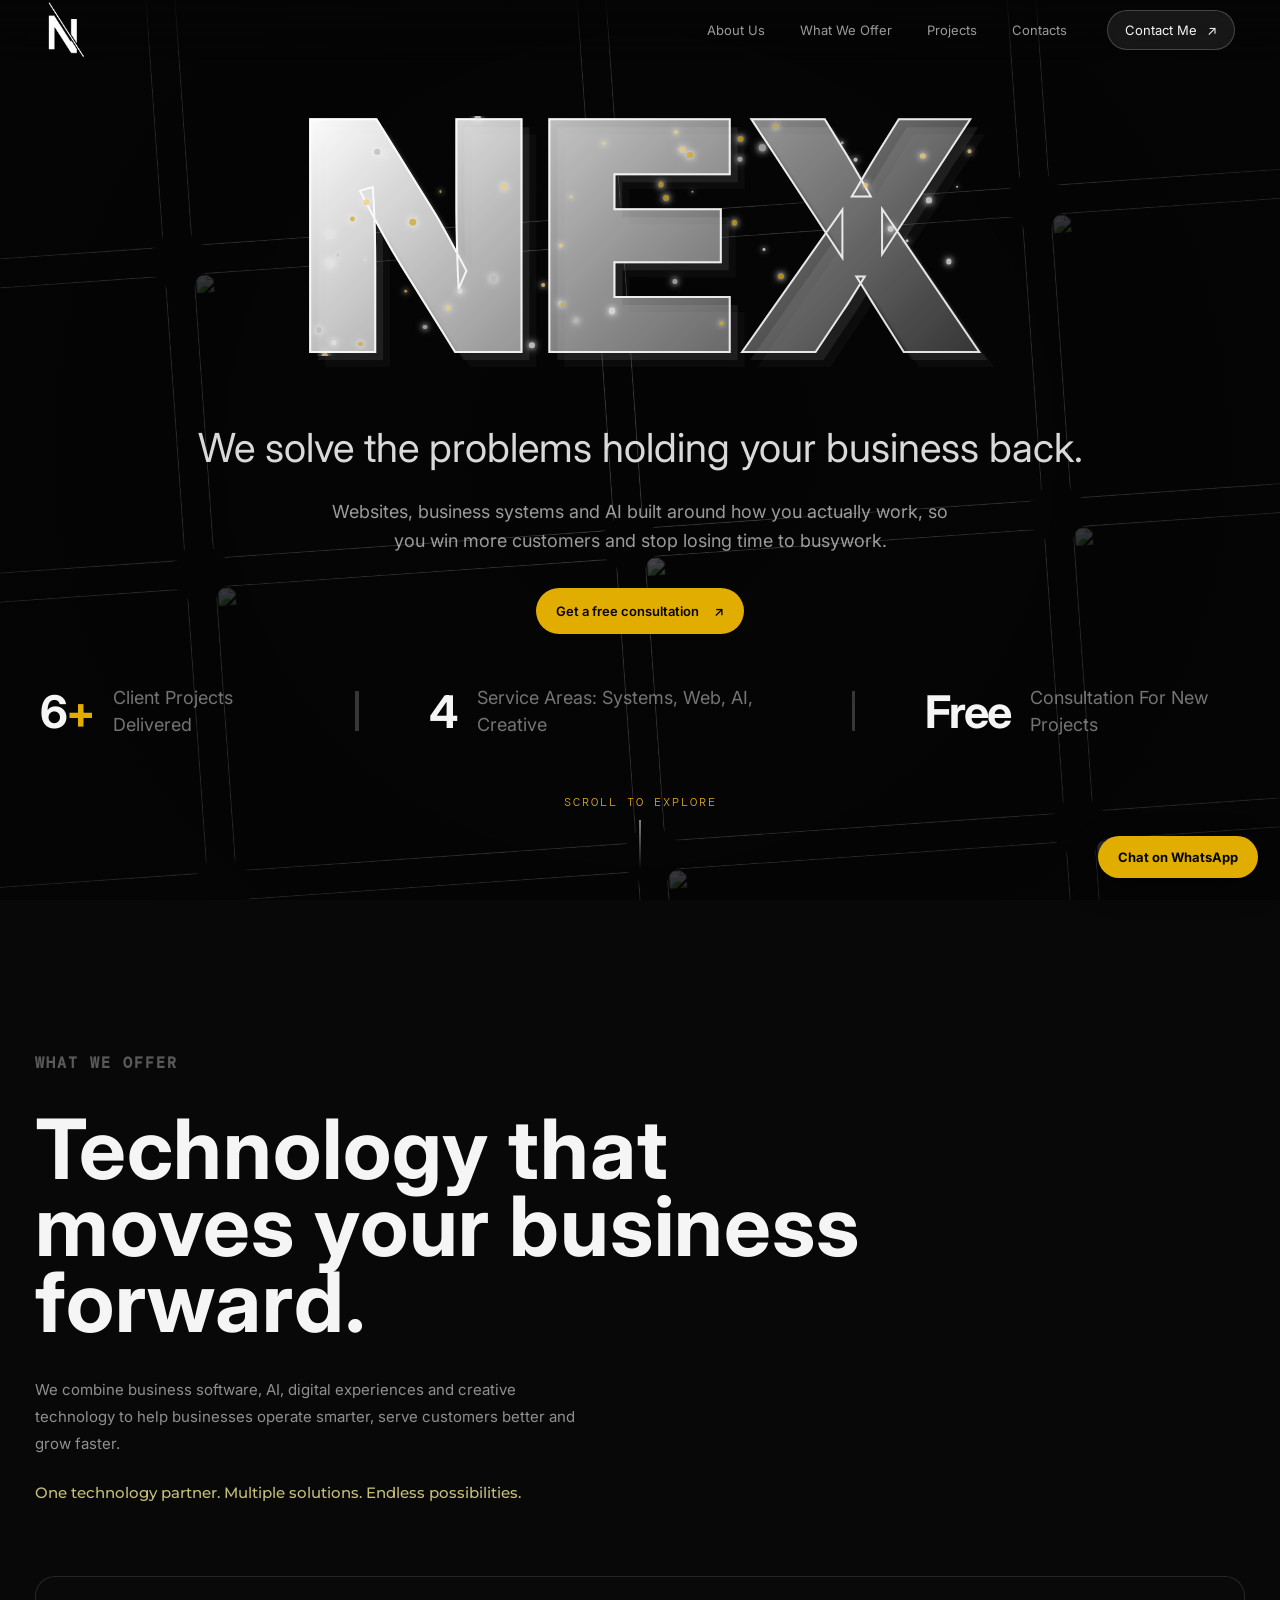
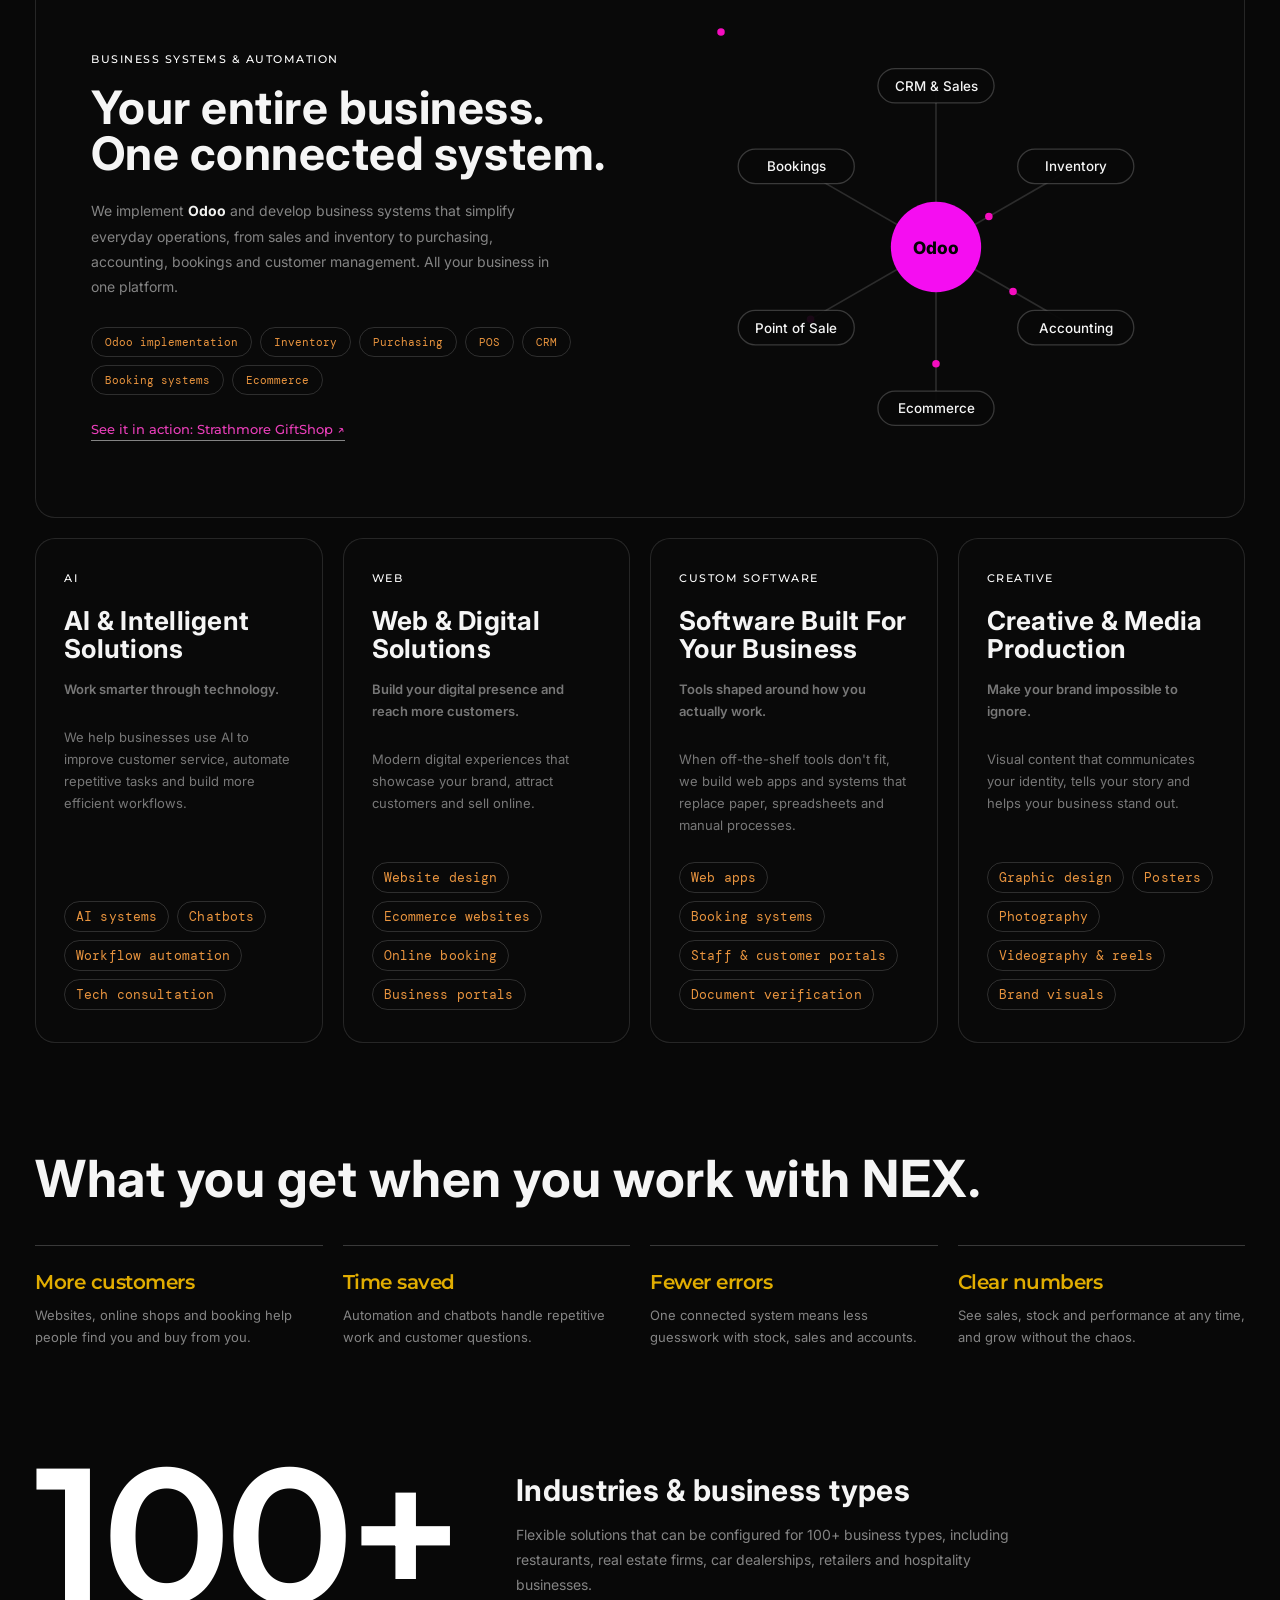
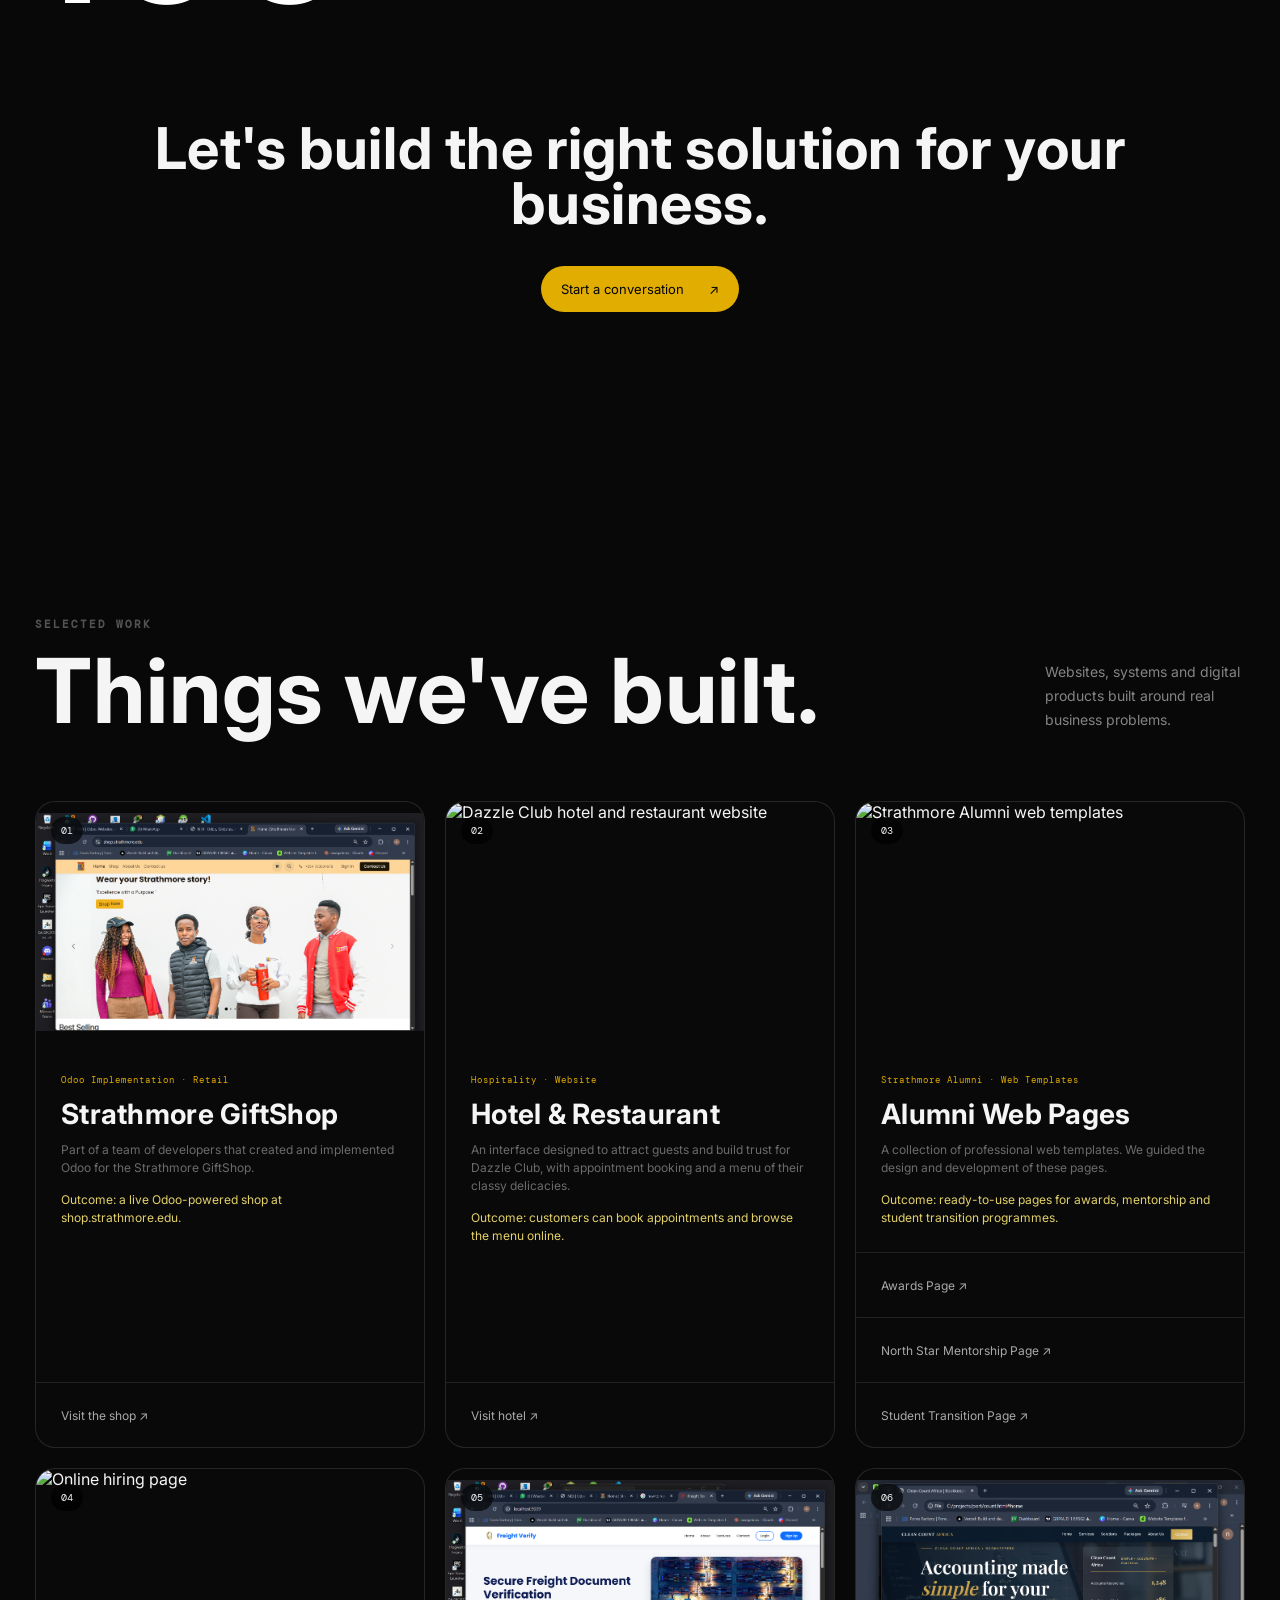
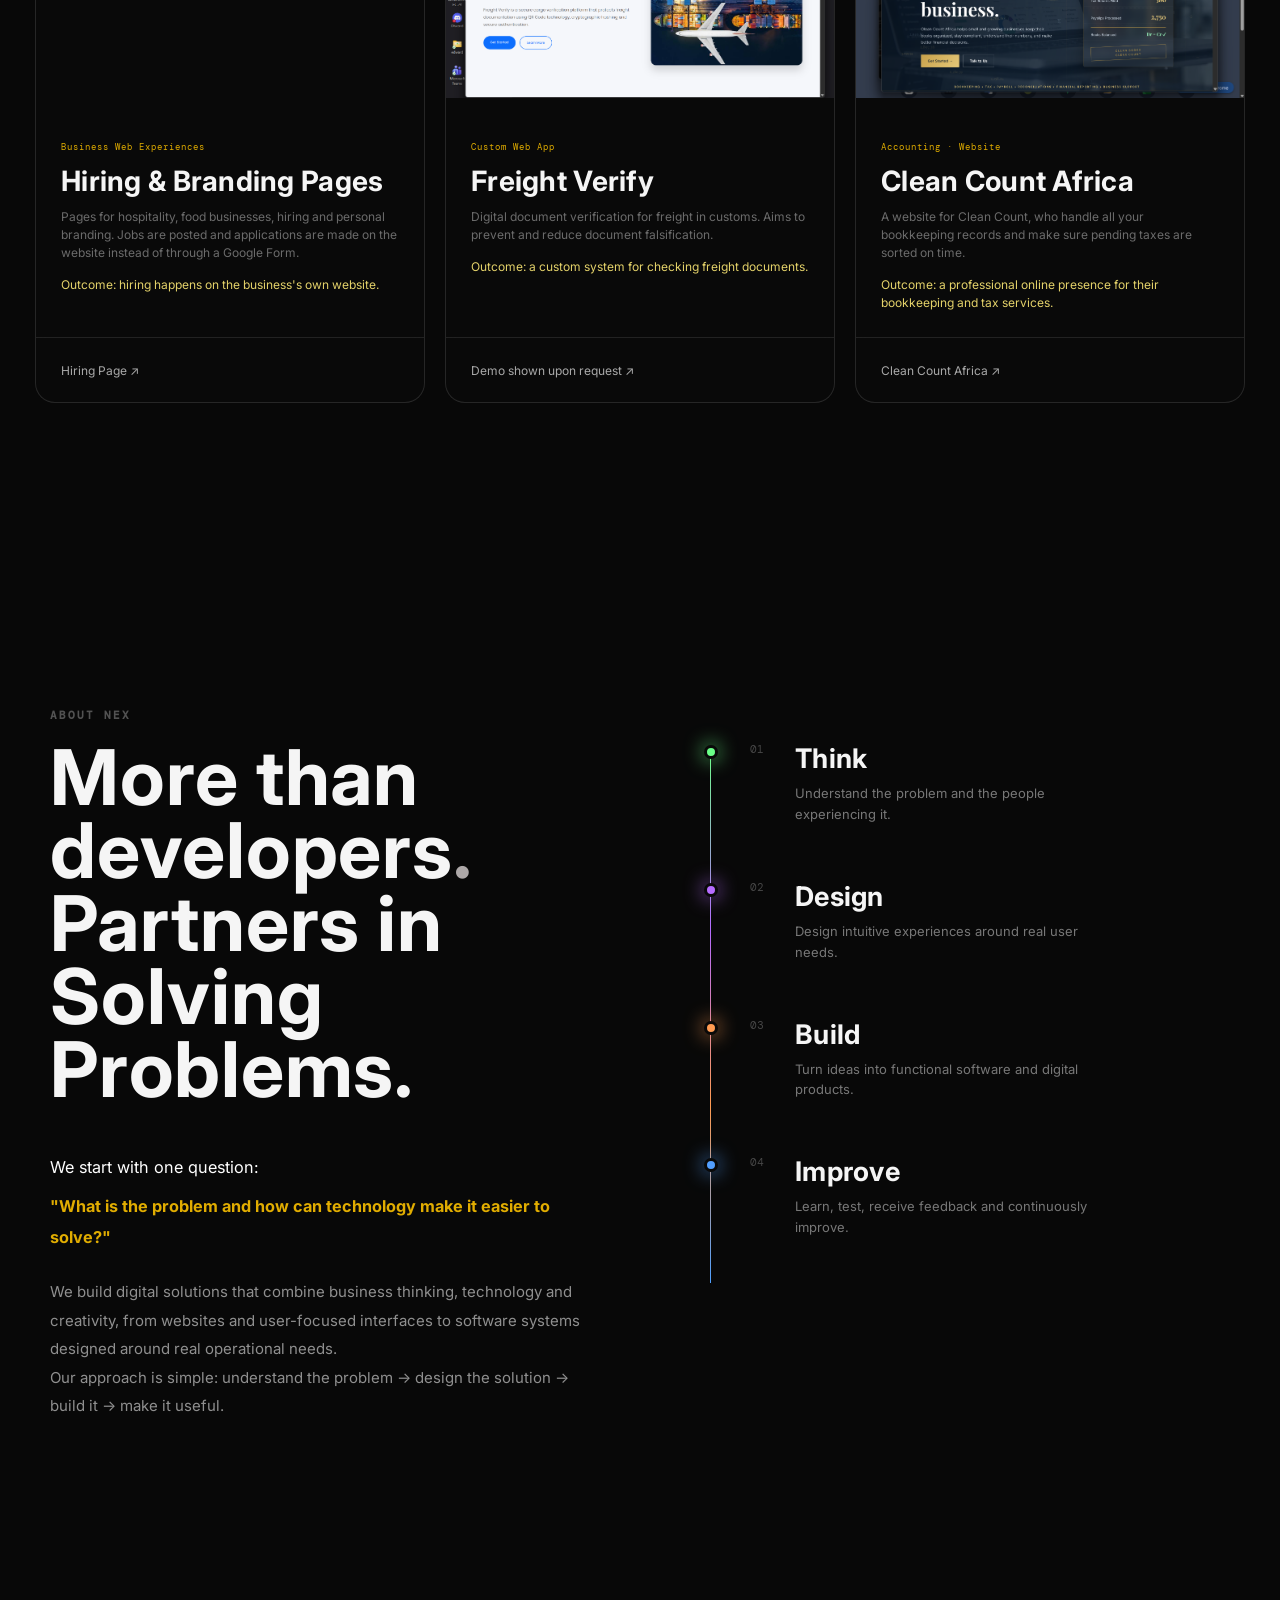
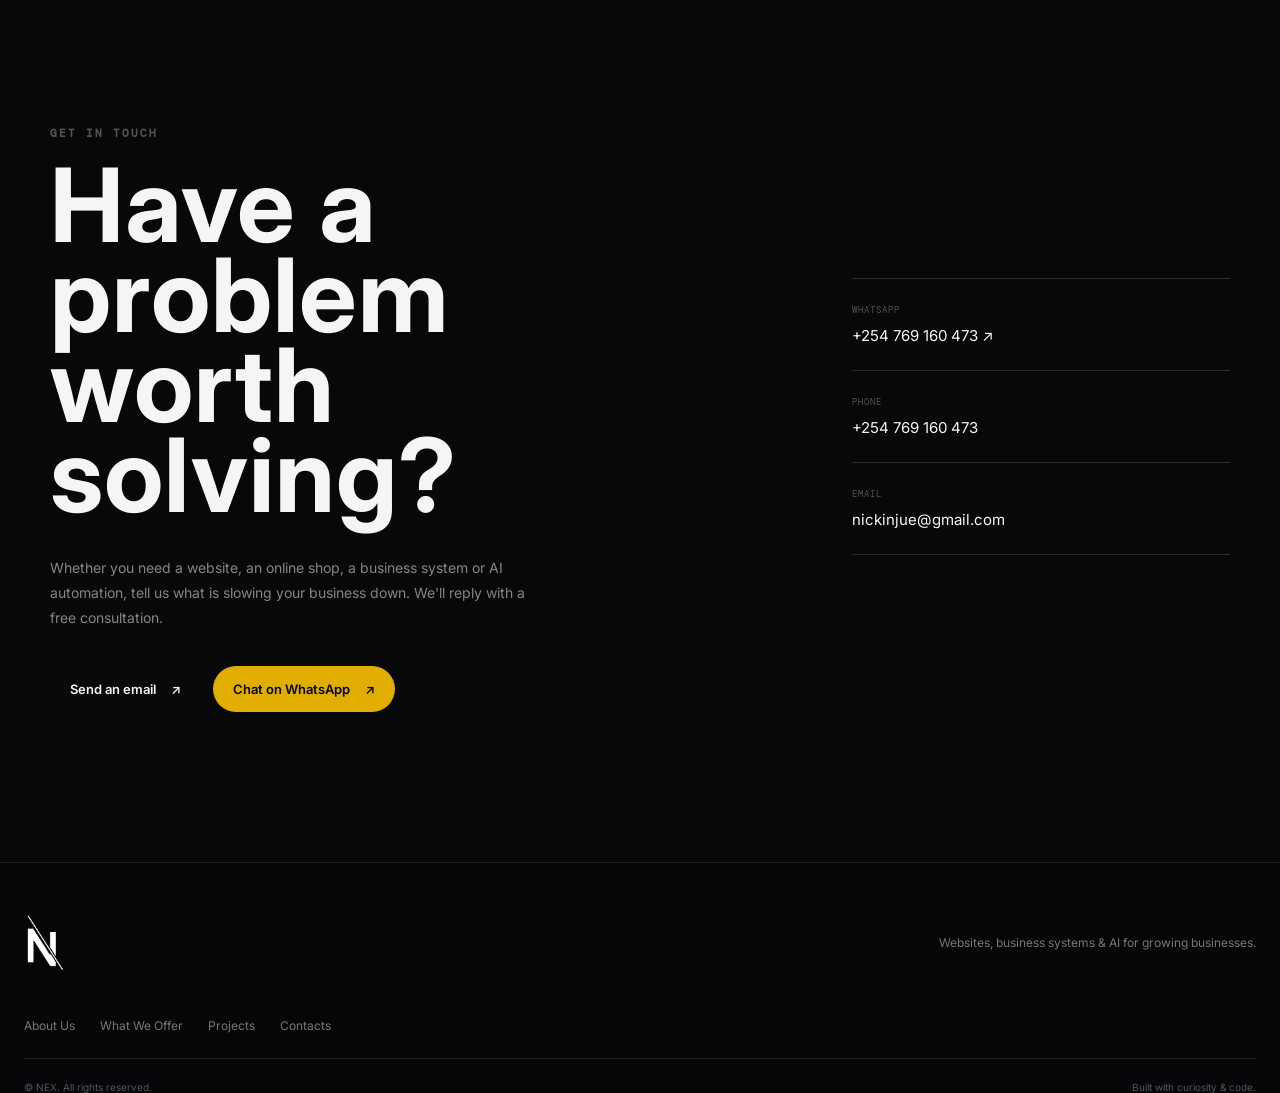
==== commit 8b94f3f5: "4.2" ====
--- a/index.html
+++ b/index.html
@@ -80,10 +80,10 @@
 </a>
 
         <nav id="siteNav">
+            <a href="#about">About Us</a>
             <a href="#services">What We Offer</a>
             <a href="#projects">Projects</a>
-            <a href="#about">About</a>
-            <a href="#contact">Contact</a>
+            <a href="#contact">Contacts</a>
         </nav>
 
         <a href="#contact" class="contact-button">
@@ -829,14 +829,14 @@
 
                 <div class="contact-actions">
 
+                         <a href="mailto:nickinjue@gmail.com" class="btn-secondary">
+                        Send an email
+                        <span>↗</span>
+                    </a>
+
                     <a href="https://wa.me/254769160473"
                        class="btn-primary" target="_blank" rel="noopener">
                         Chat on WhatsApp
-                        <span>↗</span>
-                    </a>
-
-                    <a href="mailto:nickinjue@gmail.com" class="btn-secondary">
-                        Send an email
                         <span>↗</span>
                     </a>
 
@@ -874,7 +874,6 @@
 
 
     <!-- Floating WhatsApp button -->
-
     <a href="https://wa.me/254769160473"
        class="wa-float" target="_blank" rel="noopener" aria-label="Chat with NEX on WhatsApp">
         Chat on WhatsApp
@@ -889,23 +888,18 @@
 
         <div class="footer-container">
 
-            <div class="footer-brand">
-
-              <a href="#home" class="logo">
-    <img src="images/nexwh.png" alt="Nex Logo" class="logo-img">
-</a>
-
-
-                <p>Websites, business systems &amp; AI for growing businesses.</p>
-
-            </div>
-
+        <div class="footer-brand">
+        <a href="#home" class="logo">
+        <img src="images/nexwh.png" alt="Nex Logo" class="logo-img"></a>
+        <p>Websites, business systems &amp; AI for growing businesses.</p>
+        <!-- <p> Technology and Communications solutions</p> -->
+    </div>
 
             <div class="footer-links">
+                 <a href="#about">About Us</a>
                 <a href="#services">What We Offer</a>
                 <a href="#projects">Projects</a>
-                <a href="#about">About</a>
-                <a href="#contact">Contact</a>
+                <a href="#contact">Contacts</a>
             </div>
 
 
@@ -924,6 +918,8 @@
 
     </footer>
 
+    
+
 
     <script src="js/port4.js"></script>
    
--- a/css/index.css
+++ b/css/index.css
@@ -21,6 +21,8 @@
     --accent: #E1AD01;
     --transition: .3s;
     --font-heading: "Inter", sans-serif;
+
+    
 }
 /* =========================================================
    HEADING LETTER SPACING
@@ -136,6 +138,7 @@
     top: 0;
     left: 0;
     width: 100%;
+    height: 60px; /* Matches the logo height */
     padding: 25px 45px;
     display: flex;
     align-items: center;
@@ -151,7 +154,7 @@
 }
 
 .logo-img{
-    height: 90px; /* Matches your header's original scale */
+    height: 60px; /* Matches your header's original scale */
     width: auto;  /* Keeps the horizontal aspect ratio perfect */
 }
 
@@ -1827,6 +1830,7 @@
     background: #050608;
     border-top: 1px solid var(--border);
     padding: 50px 24px 25px;
+    height: 230px;
 }
 
 .footer-container {
@@ -2013,6 +2017,7 @@
 
     .hero {
         width: 100%;
+        height:auto;
         min-height: 100svh;
         padding: 100px 18px 50px;
         overflow: hidden;
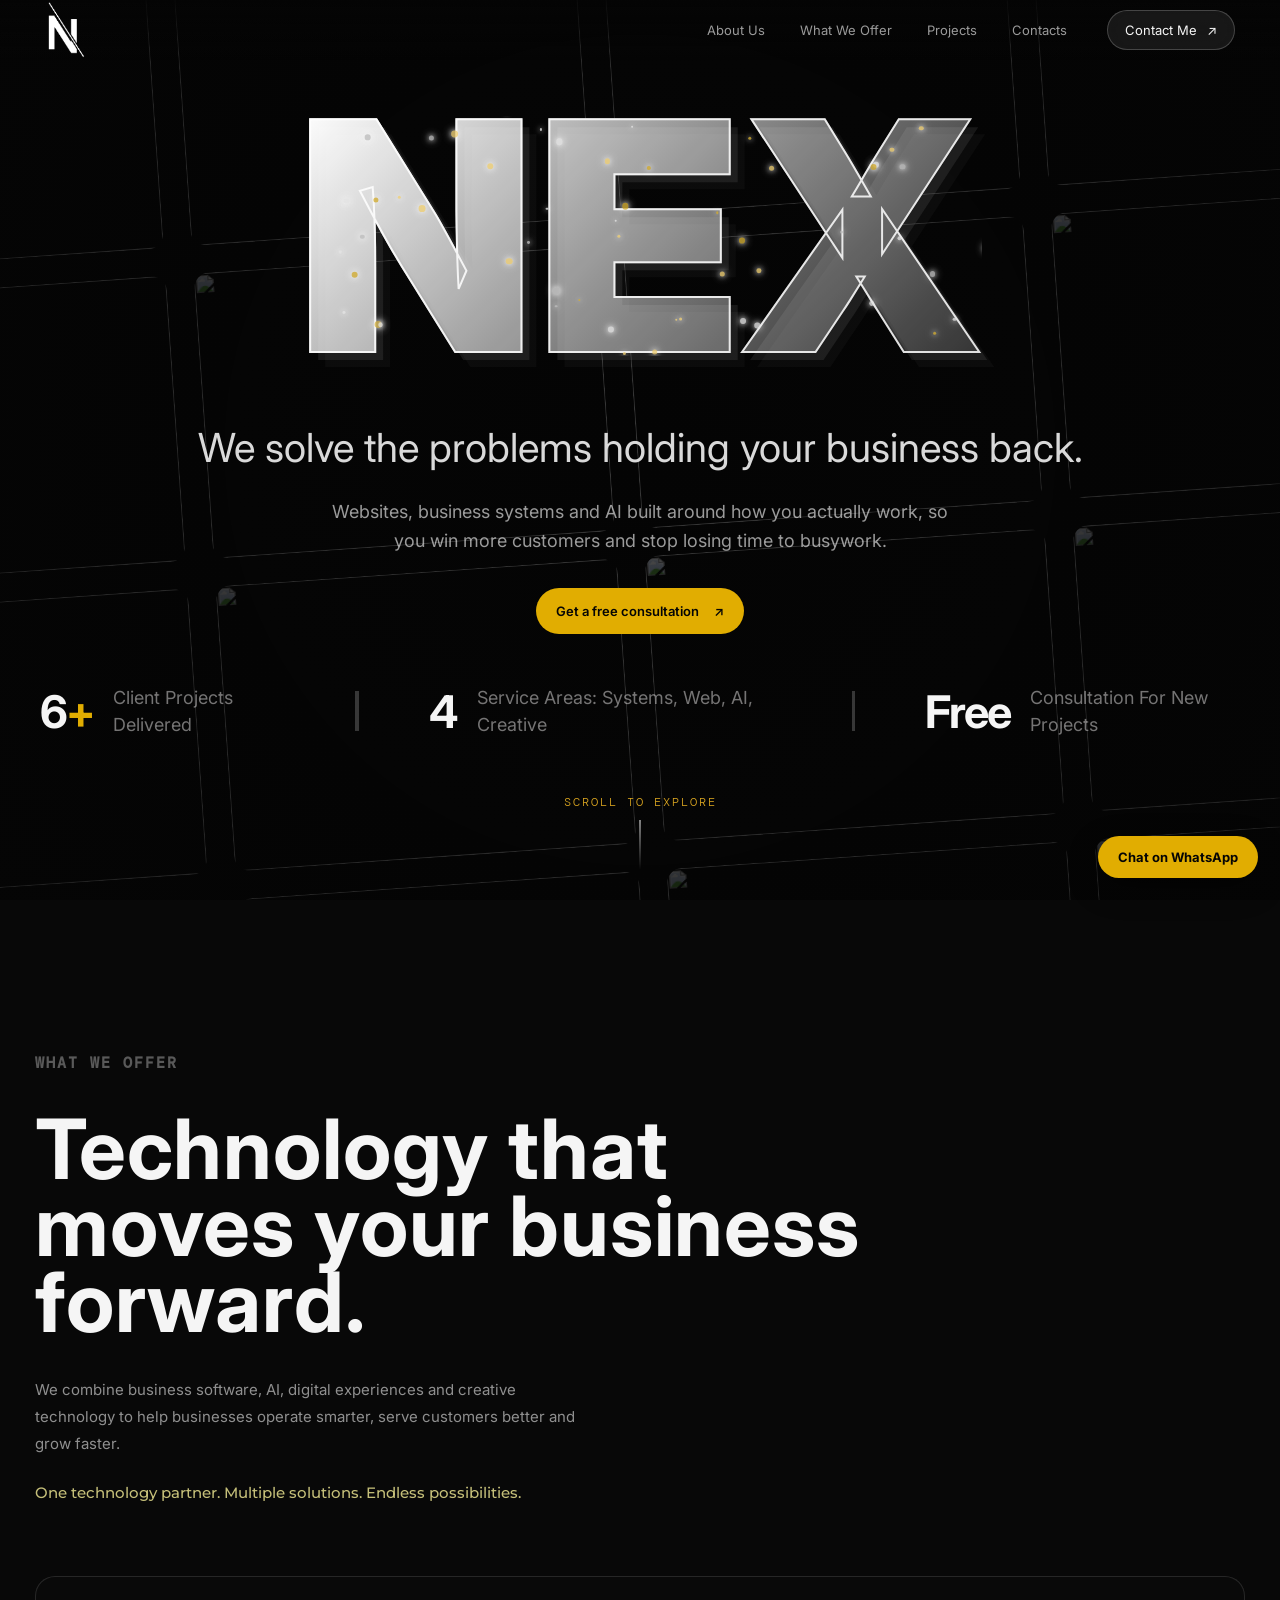
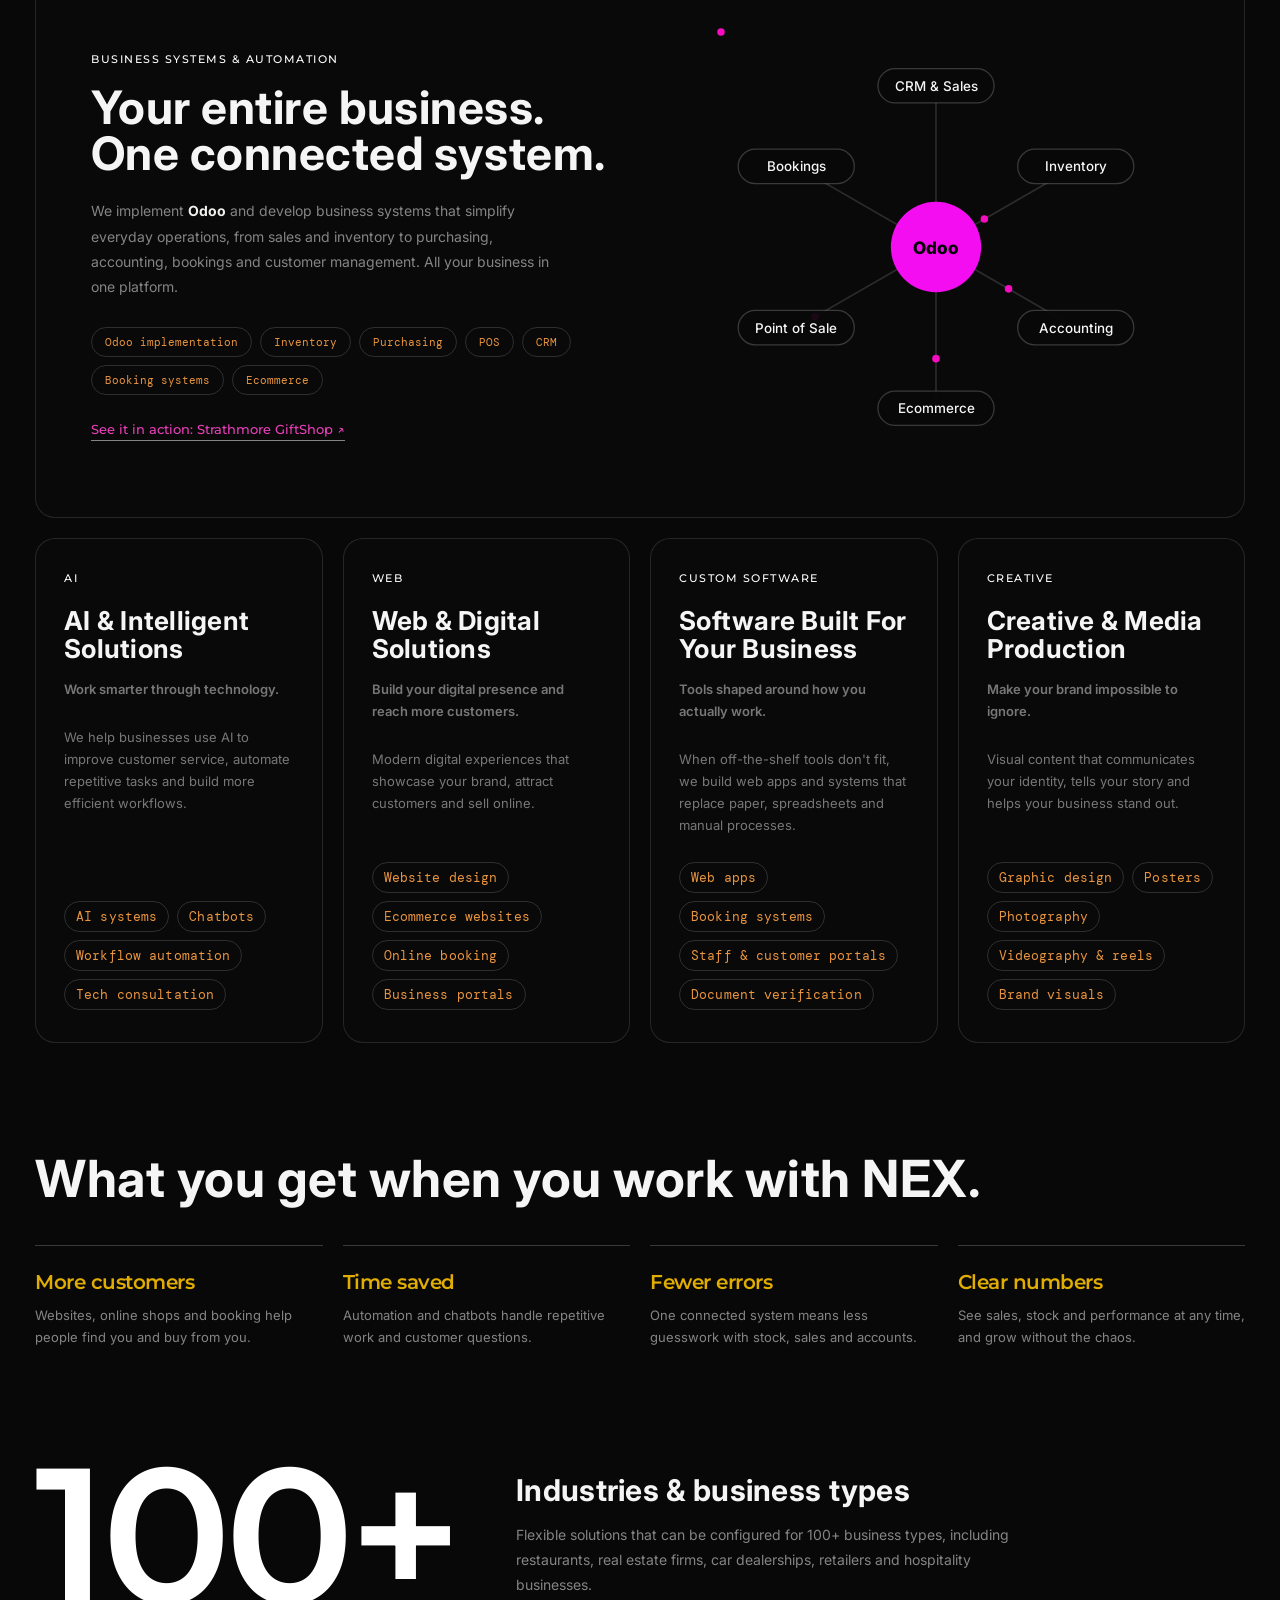
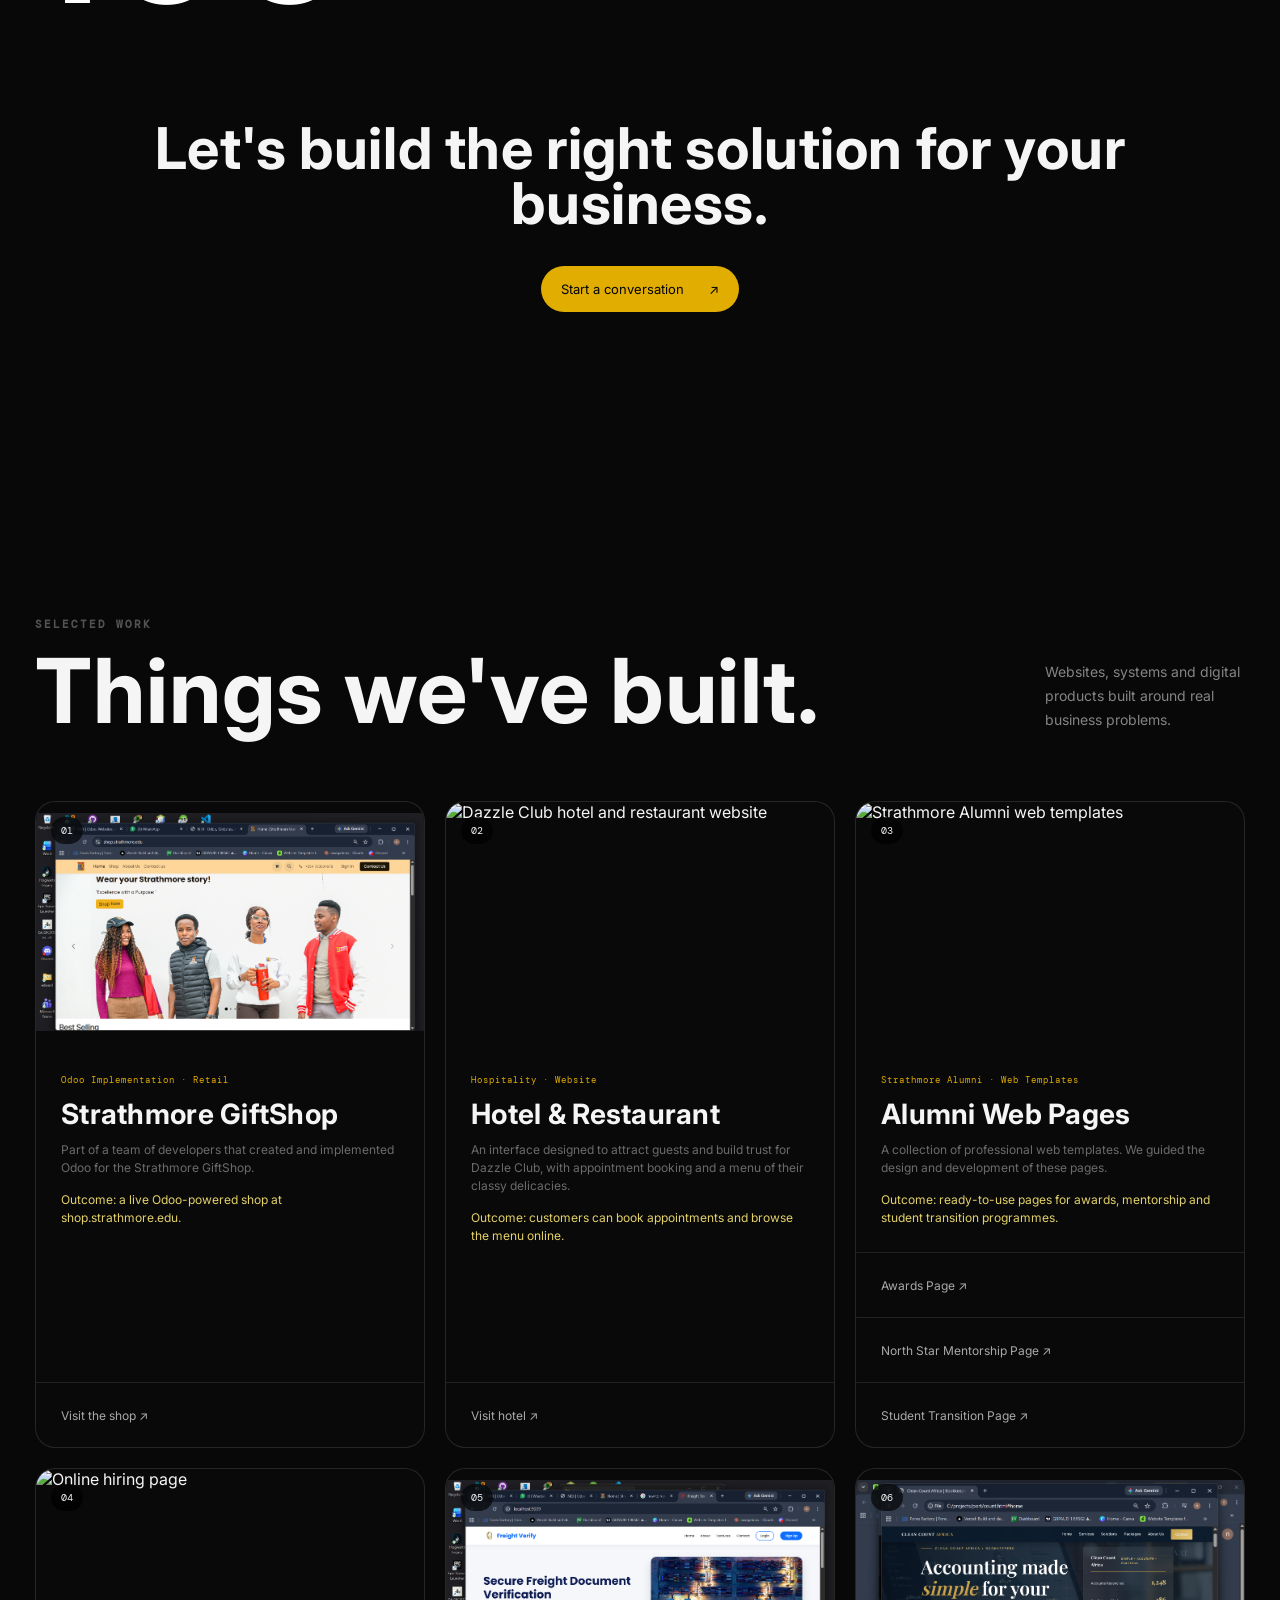
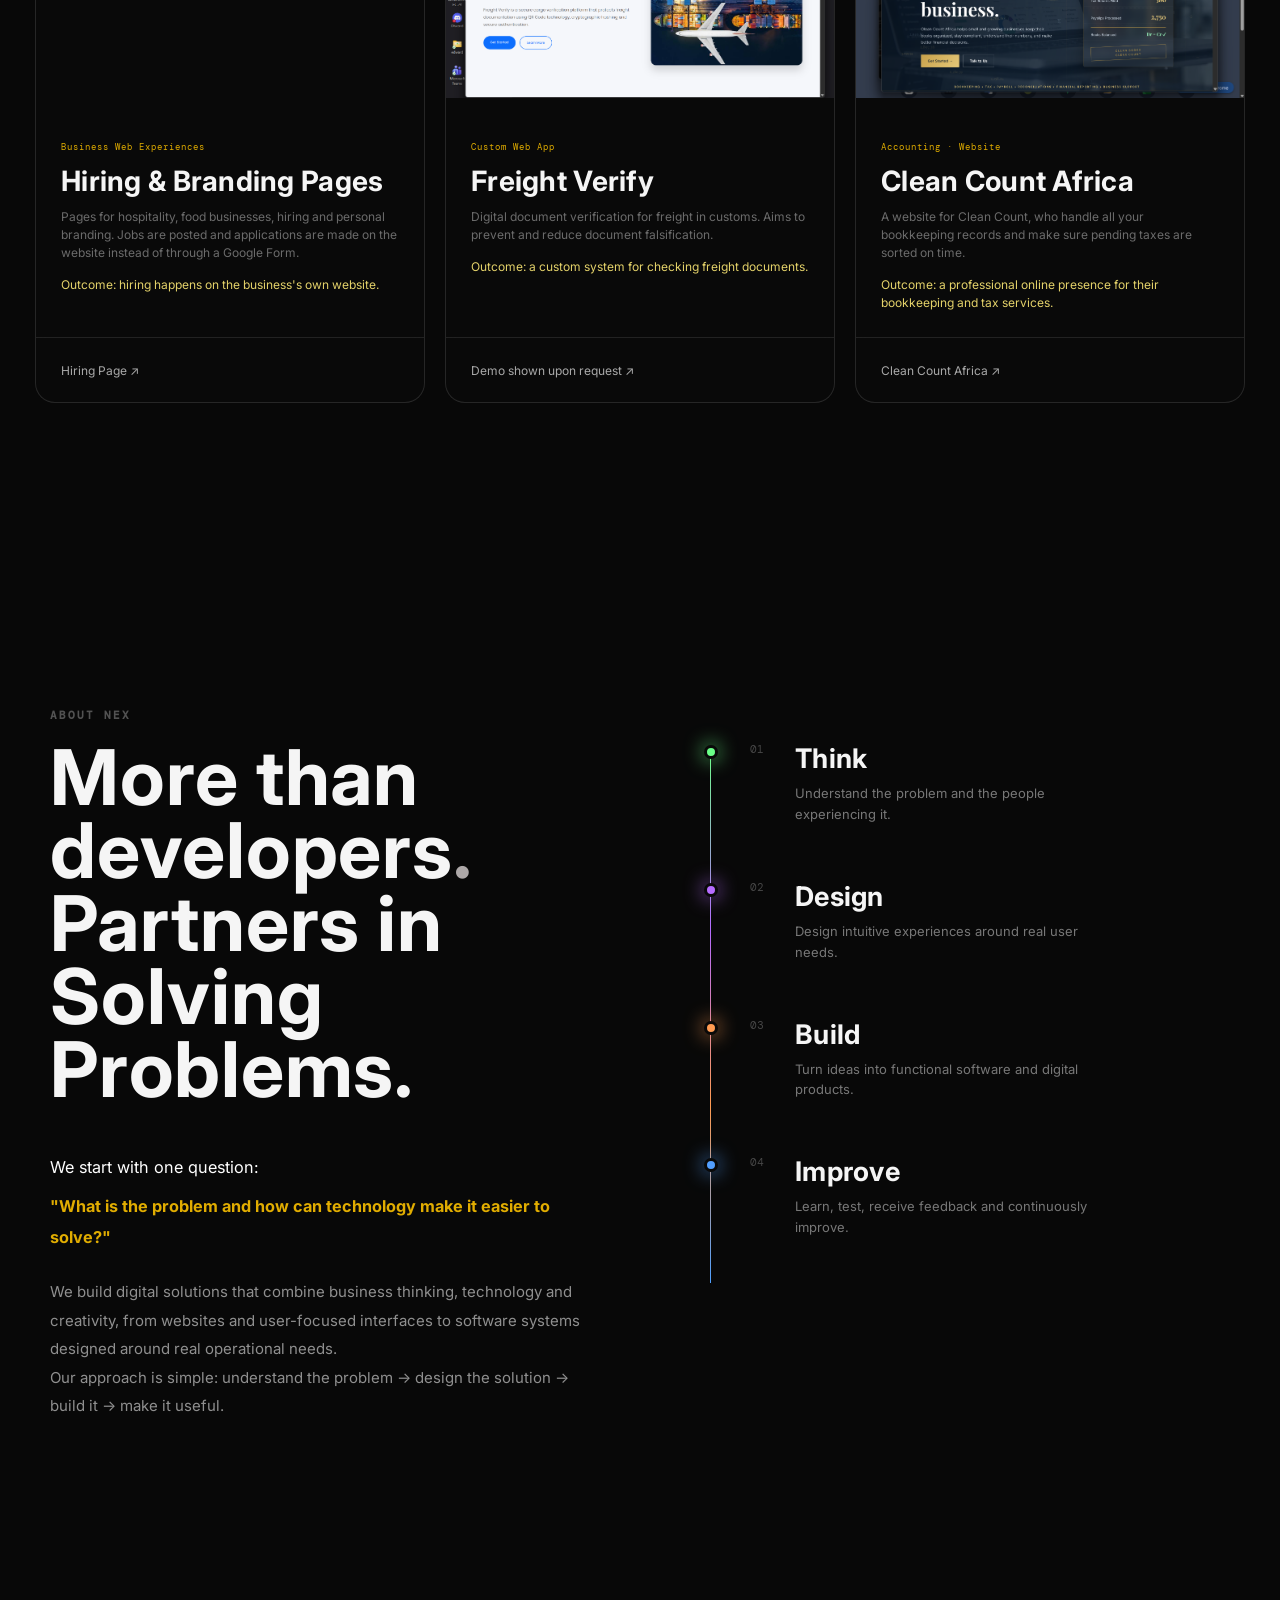
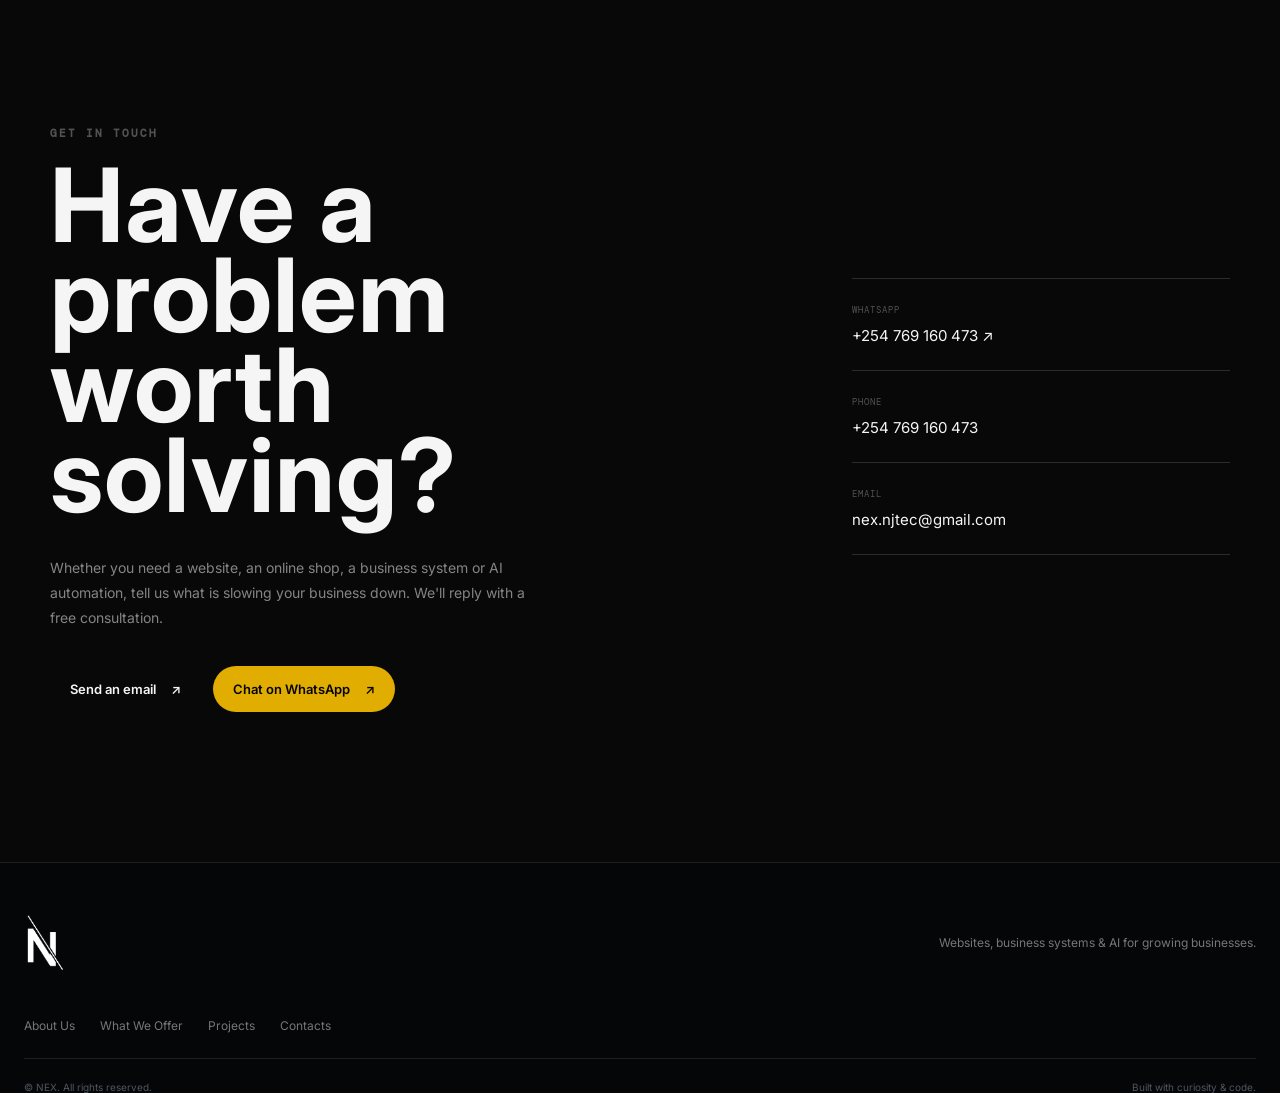
==== commit 74bf931f: "nex.njtec" ====
--- a/index.html
+++ b/index.html
@@ -829,7 +829,7 @@
 
                 <div class="contact-actions">
 
-                         <a href="mailto:nickinjue@gmail.com" class="btn-secondary">
+                         <a href="mailto:nex.njtec@gmail.com" class="btn-secondary">
                         Send an email
                         <span>↗</span>
                     </a>
@@ -862,7 +862,7 @@
 
                 <div class="contact-item">
                     <span>EMAIL</span>
-                    <a href="mailto:nickinjue@gmail.com">nickinjue@gmail.com</a>
+                    <a href="mailto:nex.njtec@gmail.com">nex.njtec@gmail.com</a>
                 </div>
 
             </div>
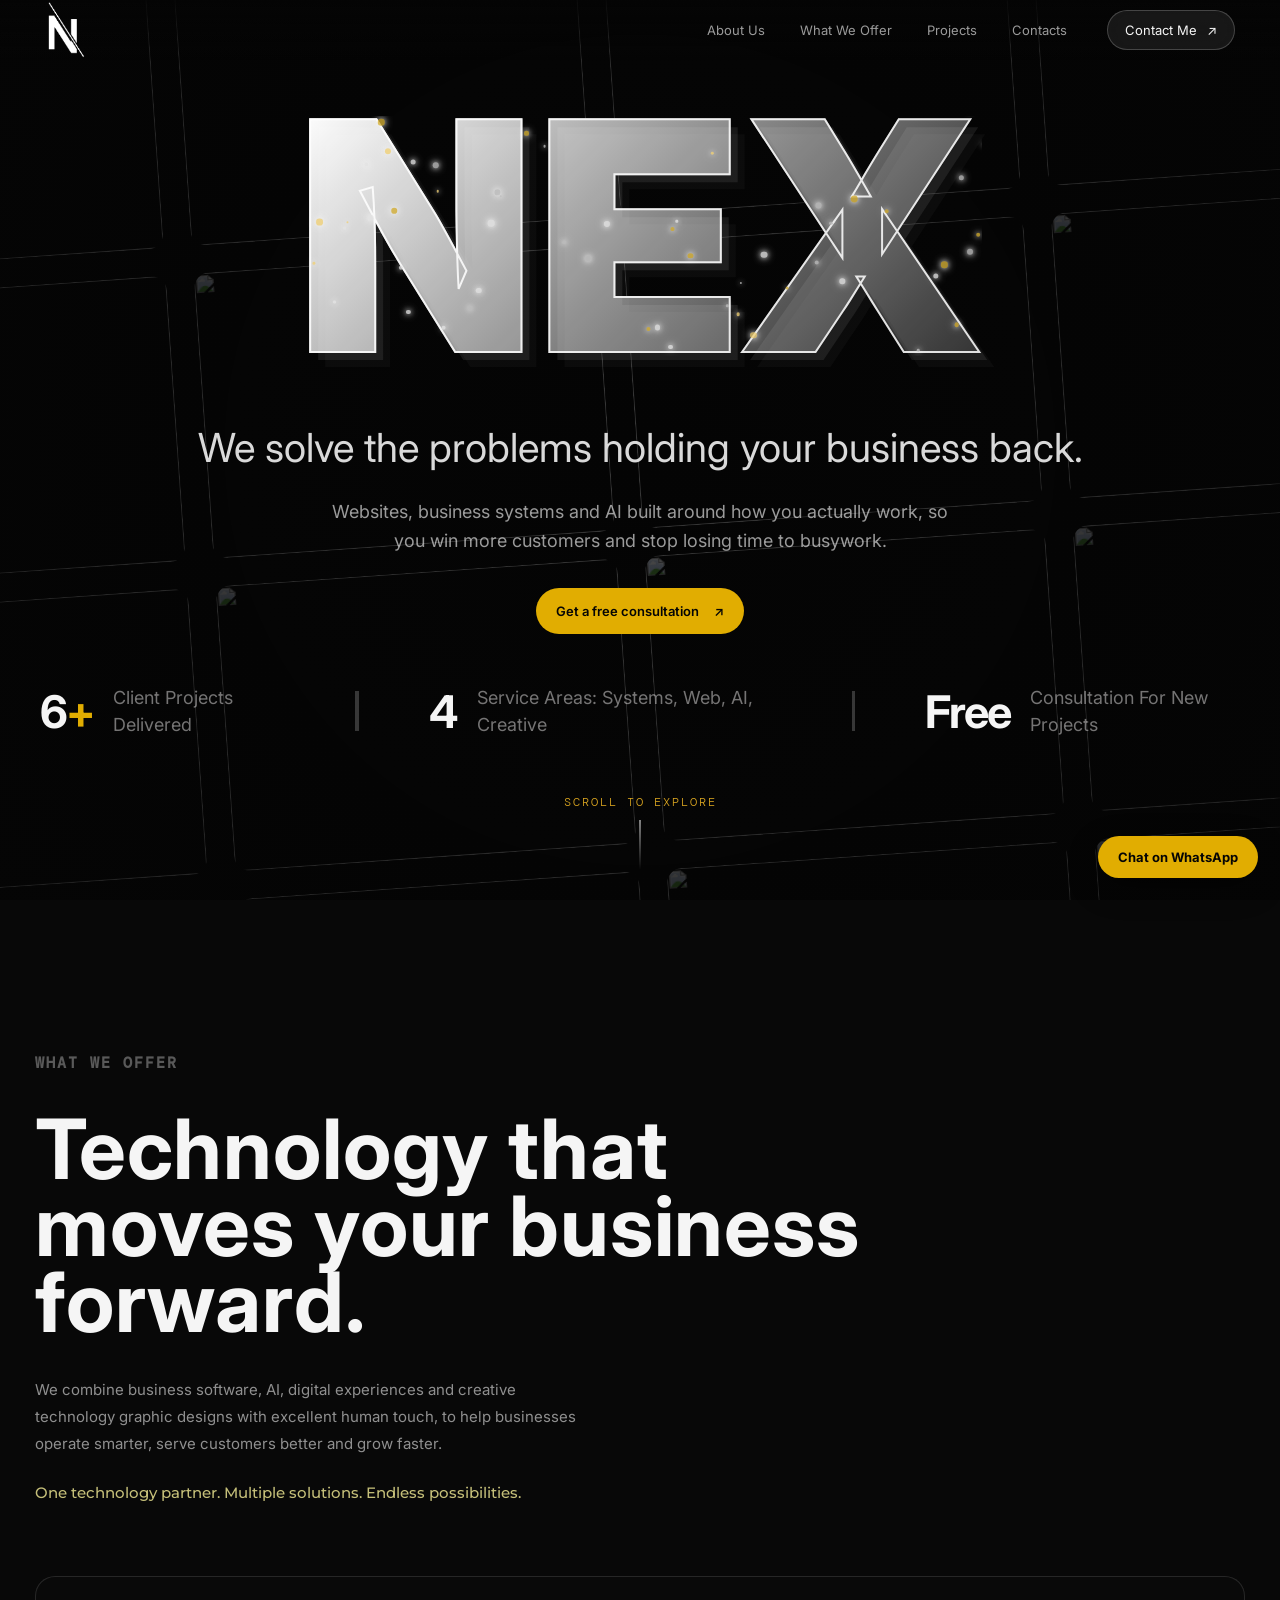
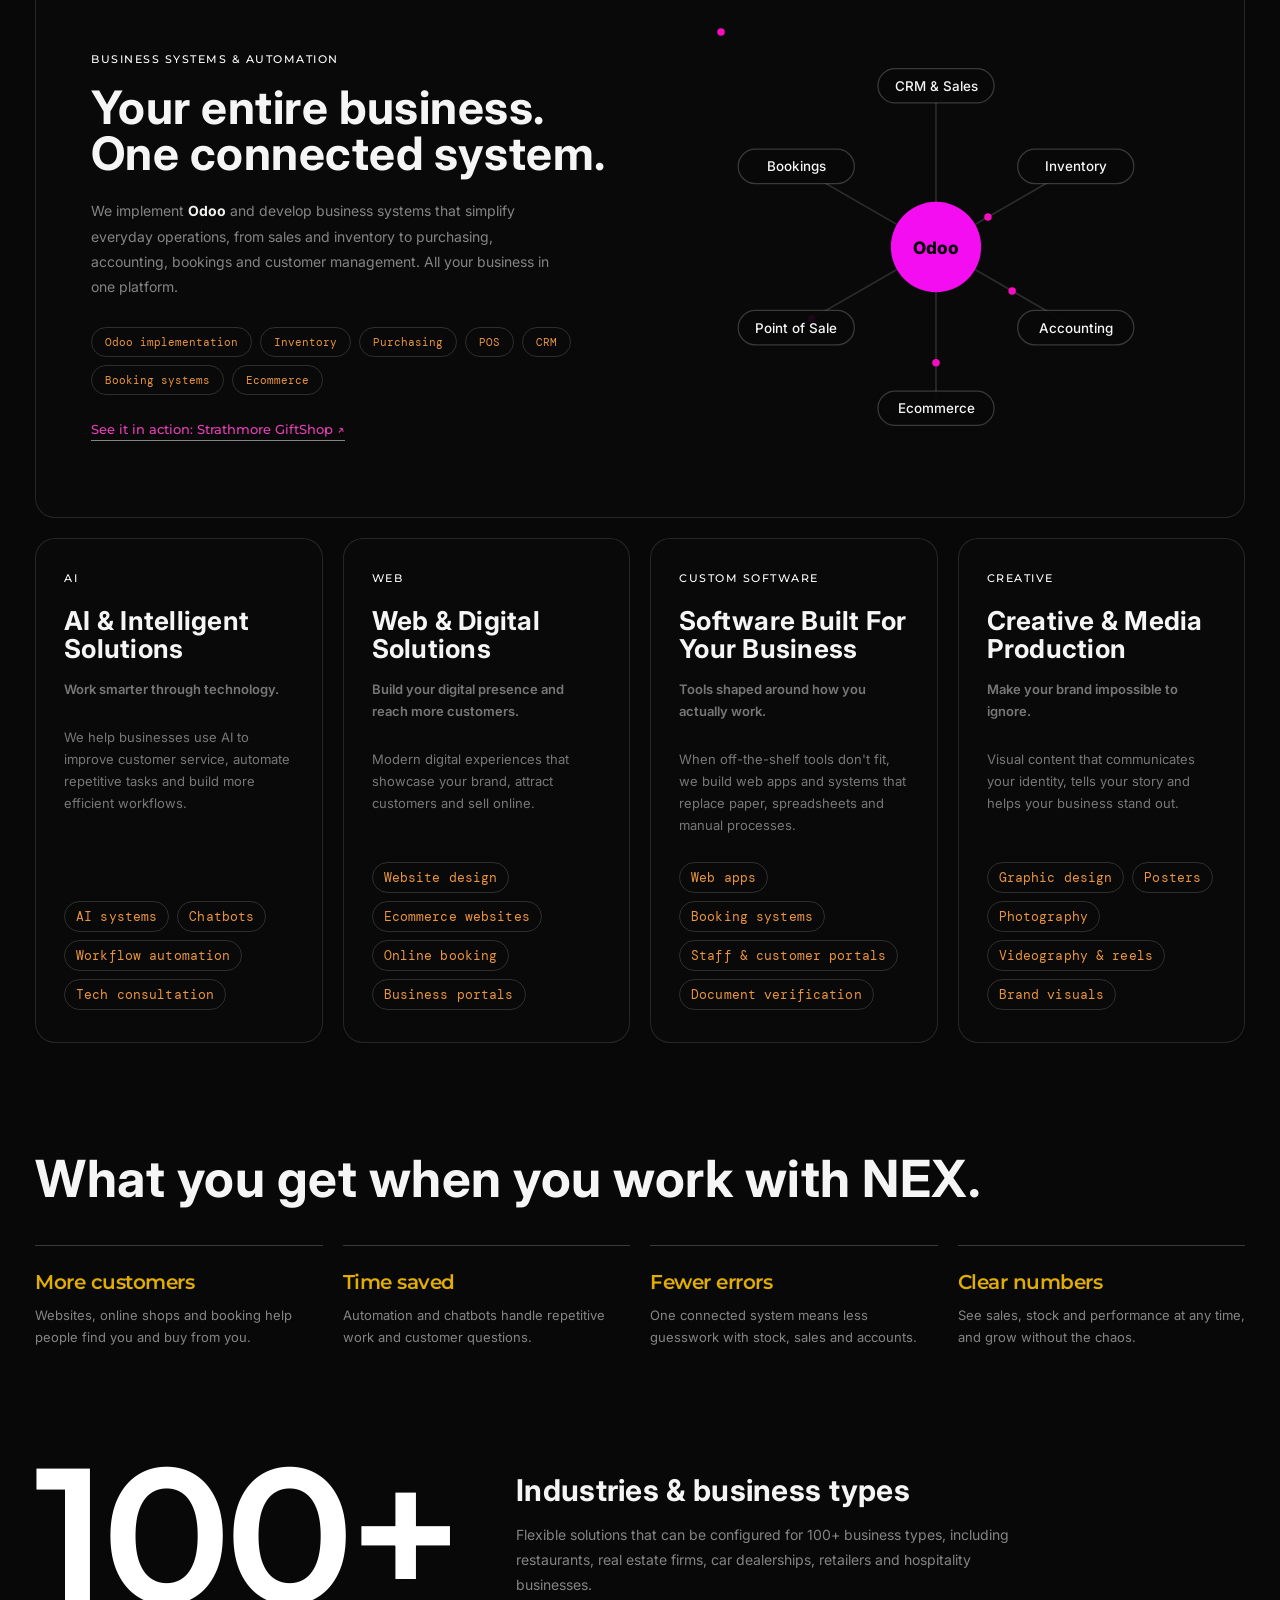
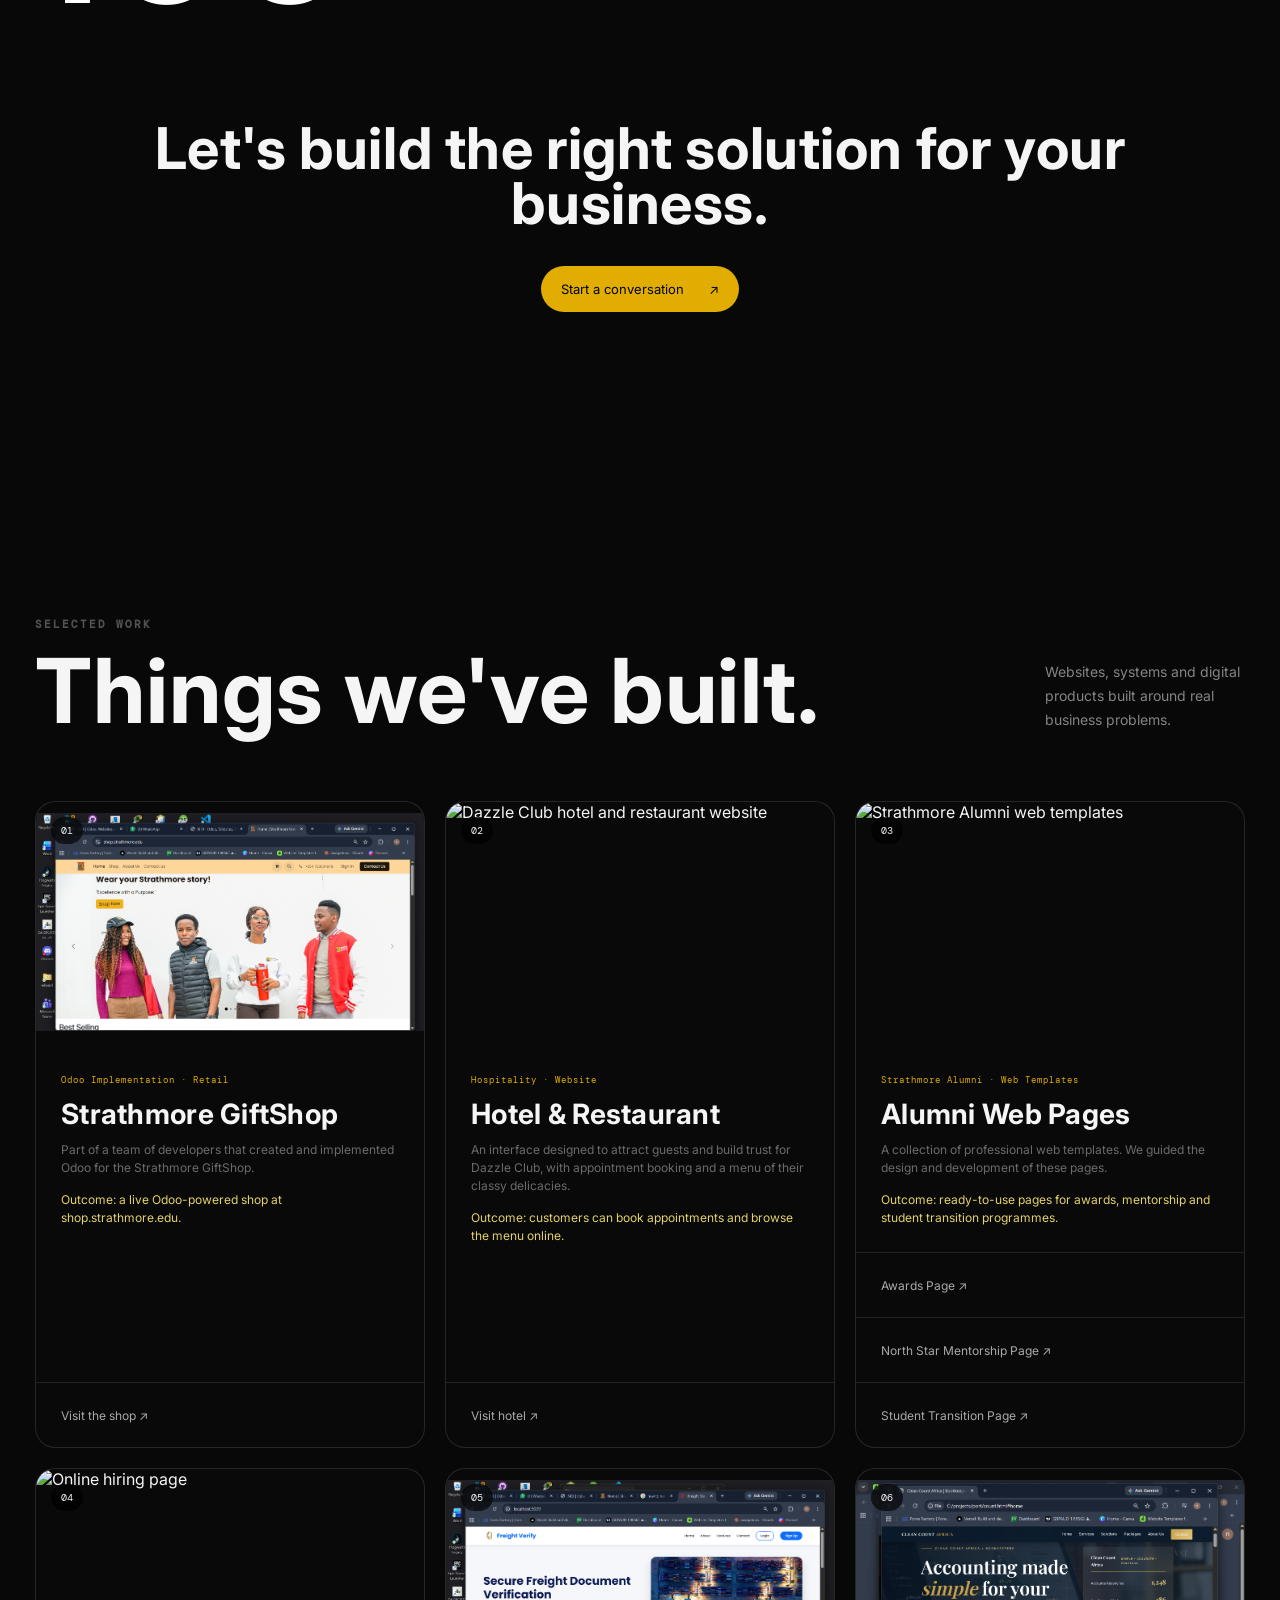
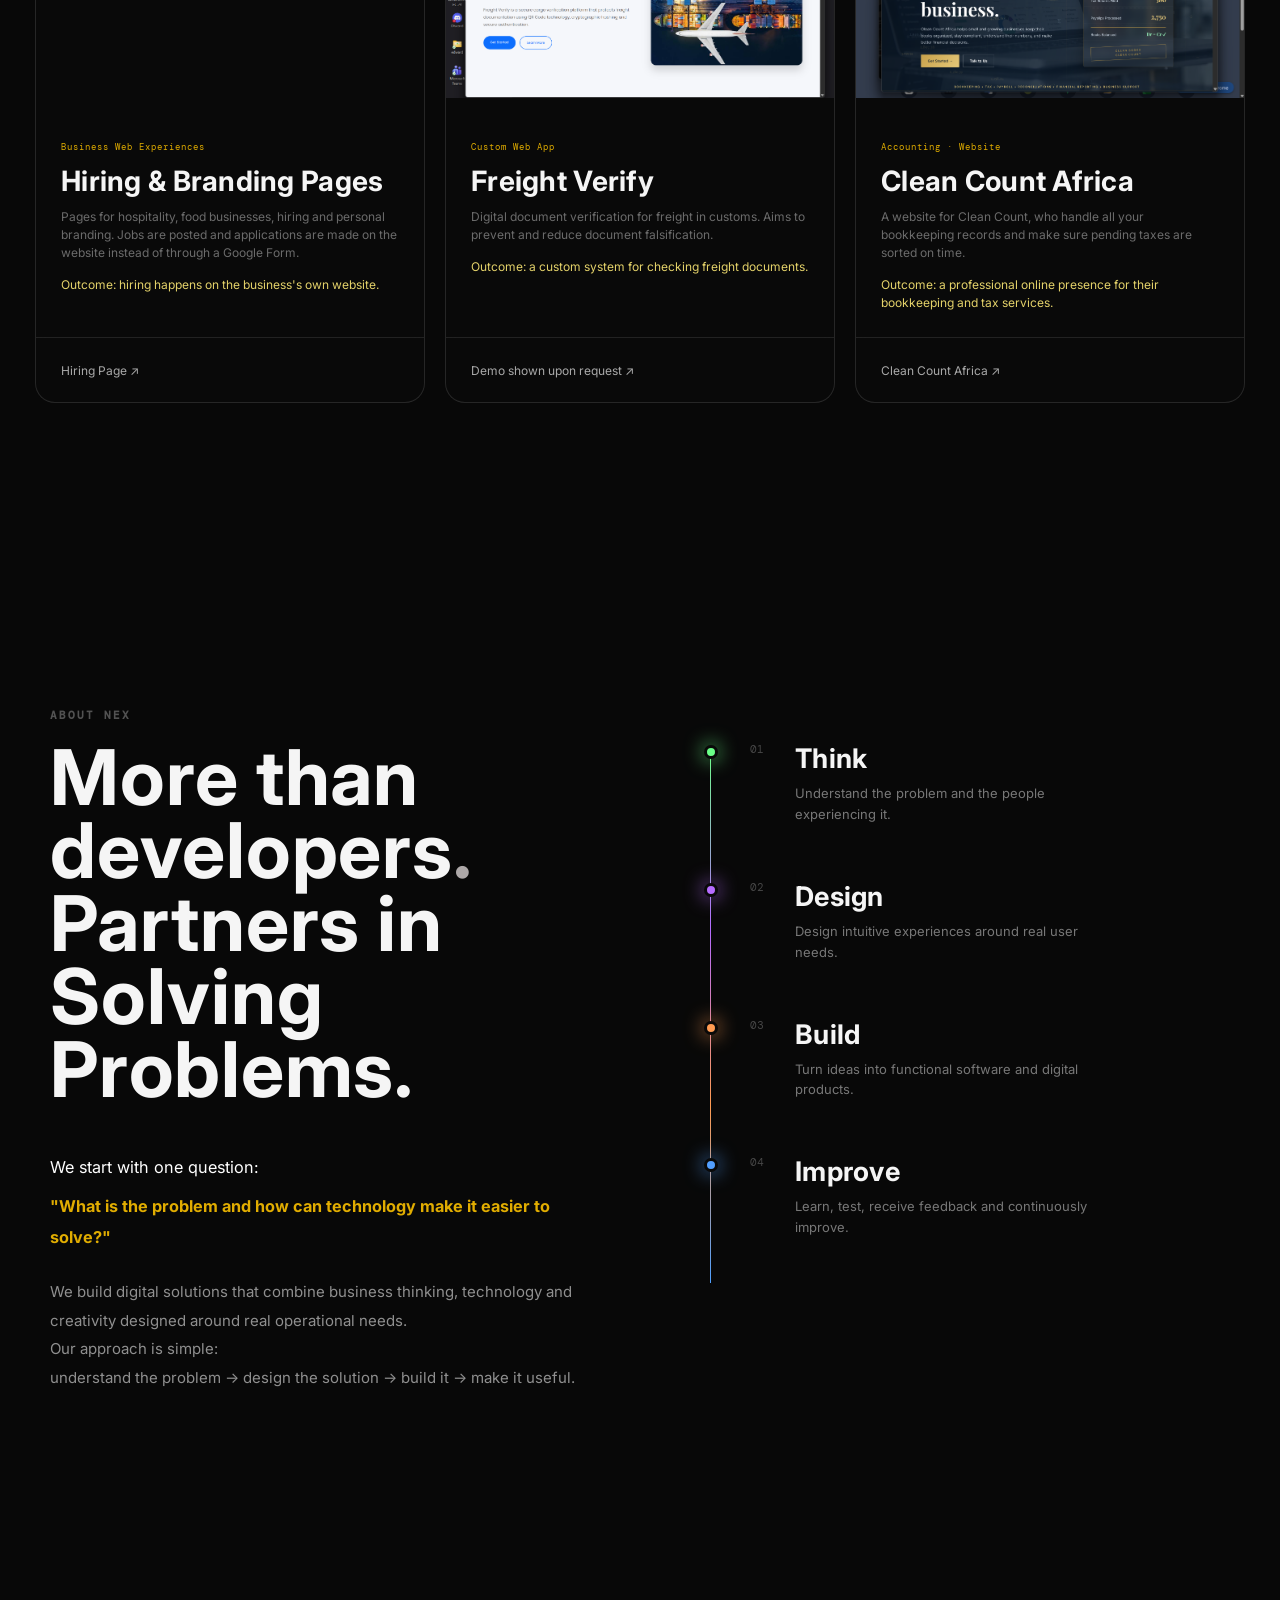
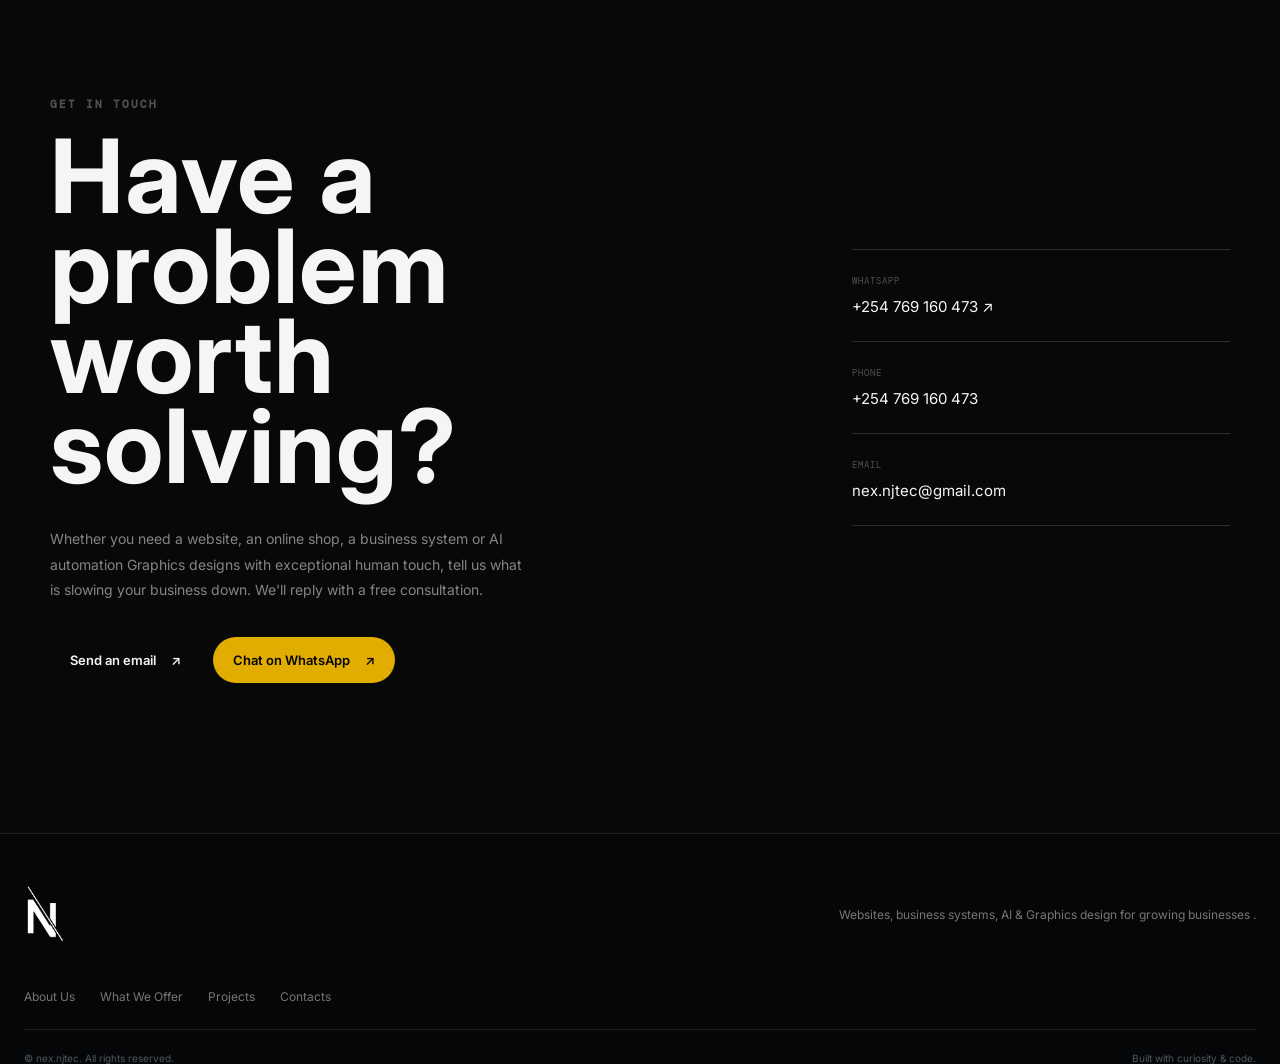
==== commit dc8922c1: "update 1.2" ====
--- a/index.html
+++ b/index.html
@@ -6,10 +6,10 @@
     <meta name="viewport" content="width=device-width, initial-scale=1.0">
     <meta name="theme-color" content="#080808">
 
-    <title>NEX | Odoo, Websites, AI &amp; Business Systems</title>
+    <title>NEX Tech| Odoo, Websites, AI &amp; Business Systems</title>
 
     <meta name="description"
-        content="NEX builds Odoo business systems, websites, ecommerce, custom software, AI automation and creative content that help businesses get customers and run smoothly.">
+        content="NEX Tech builds Odoo business systems, websites, ecommerce, custom software, AI automation and creative content(Graphic designs and Reels) that help businesses get customers and run smoothly.">
 
     <!-- Link preview (WhatsApp, LinkedIn, Facebook, X) -->
     <meta property="og:type" content="website">
@@ -18,7 +18,7 @@
         content="Websites, ecommerce, Odoo business systems, custom software, AI and creative content for growing businesses.">
     <meta property="og:url" content="https://nexnju.github.io/port/">
     <!-- Replace with a 1200x630 image of your own (e.g. images/og-image.png) when you have one -->
-    <meta property="og:image" content="https://nexnju.github.io/port/images/dazzlesite.png">
+    <meta property="og:image" content="https://nexnju.github.io/port/images/nexwhr.png">
     <meta name="twitter:card" content="summary_large_image">
 
     <link rel="stylesheet" href="css/index.css">
@@ -200,7 +200,7 @@
                 </h2>
 
                 <p>
-                    We combine business software, AI, digital experiences and creative technology to help businesses operate smarter, serve customers better and grow faster.
+                    We combine business software, AI, digital experiences and creative technology graphic  designs with excellent human touch, to help businesses operate smarter, serve customers better and grow faster.
                 </p>
 
                 <p class="svc-tagline">
@@ -748,11 +748,13 @@
                     </p>
 
                     <p>
-                        We build digital solutions that combine business thinking, technology and creativity, from websites and user-focused interfaces to software systems designed around real operational needs.
+                        We build digital solutions that combine business thinking, technology and creativity designed around real operational needs.
                     </p>
 
                     <p>
-                        Our approach is simple: understand the problem → design the solution → build it → make it useful.
+                        Our approach is simple:  </p>
+                       <p>
+                        understand the problem → design the solution → build it → make it useful.
                     </p>
 
                 </div>
@@ -824,7 +826,7 @@
                 </h2>
 
                 <p>
-                    Whether you need a website, an online shop, a business system or AI automation, tell us what is slowing your business down. We'll reply with a free consultation.
+                    Whether you need a website, an online shop, a business system or AI automation Graphics designs with exceptional human touch, tell us what is slowing your business down. We'll reply with a free consultation.
                 </p>
 
                 <div class="contact-actions">
@@ -891,7 +893,7 @@
         <div class="footer-brand">
         <a href="#home" class="logo">
         <img src="images/nexwh.png" alt="Nex Logo" class="logo-img"></a>
-        <p>Websites, business systems &amp; AI for growing businesses.</p>
+        <p>Websites, business systems, AI & Graphics design for growing businesses .</p>
         <!-- <p> Technology and Communications solutions</p> -->
     </div>
 
@@ -906,7 +908,7 @@
             <div class="footer-bottom">
 
                 <p>
-                    © <span id="currentYear"></span> NEX.
+                    © <span id="currentYear"></span> nex.njtec.
                     All rights reserved.
                 </p>
 
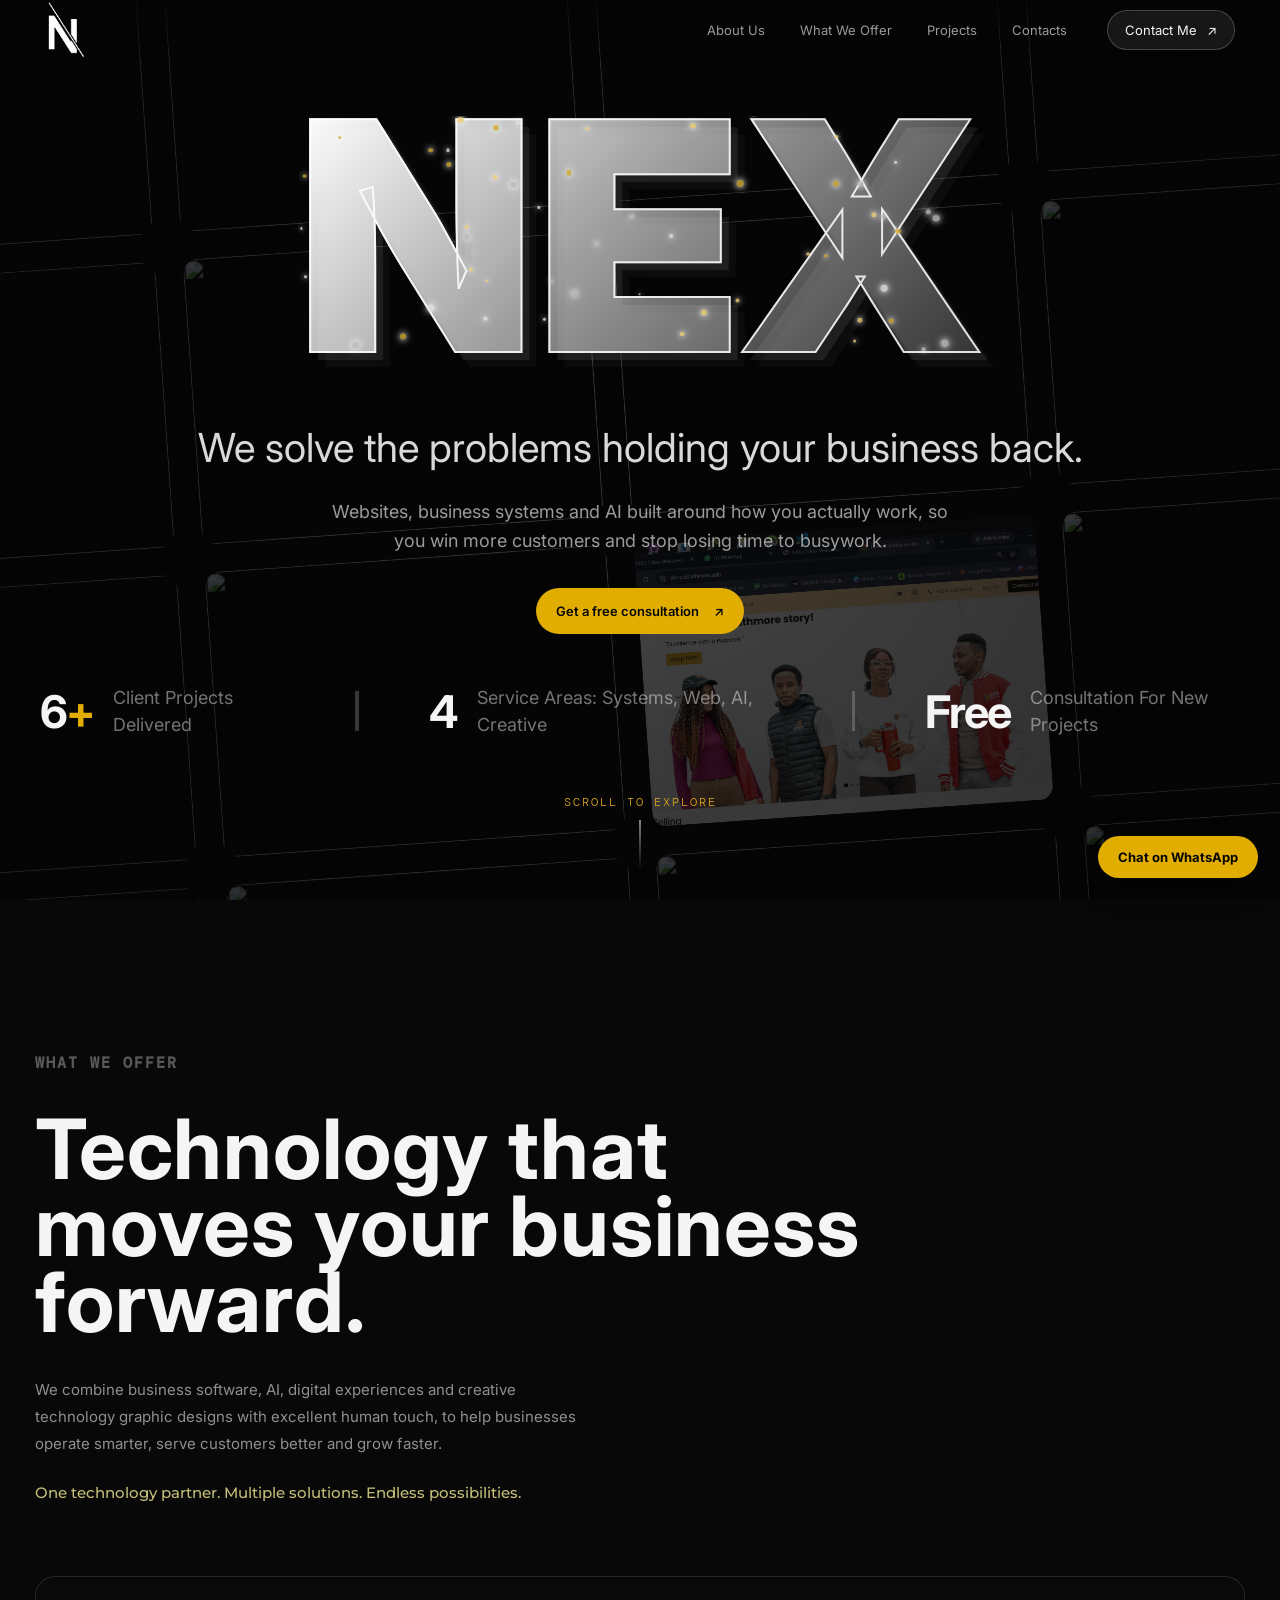
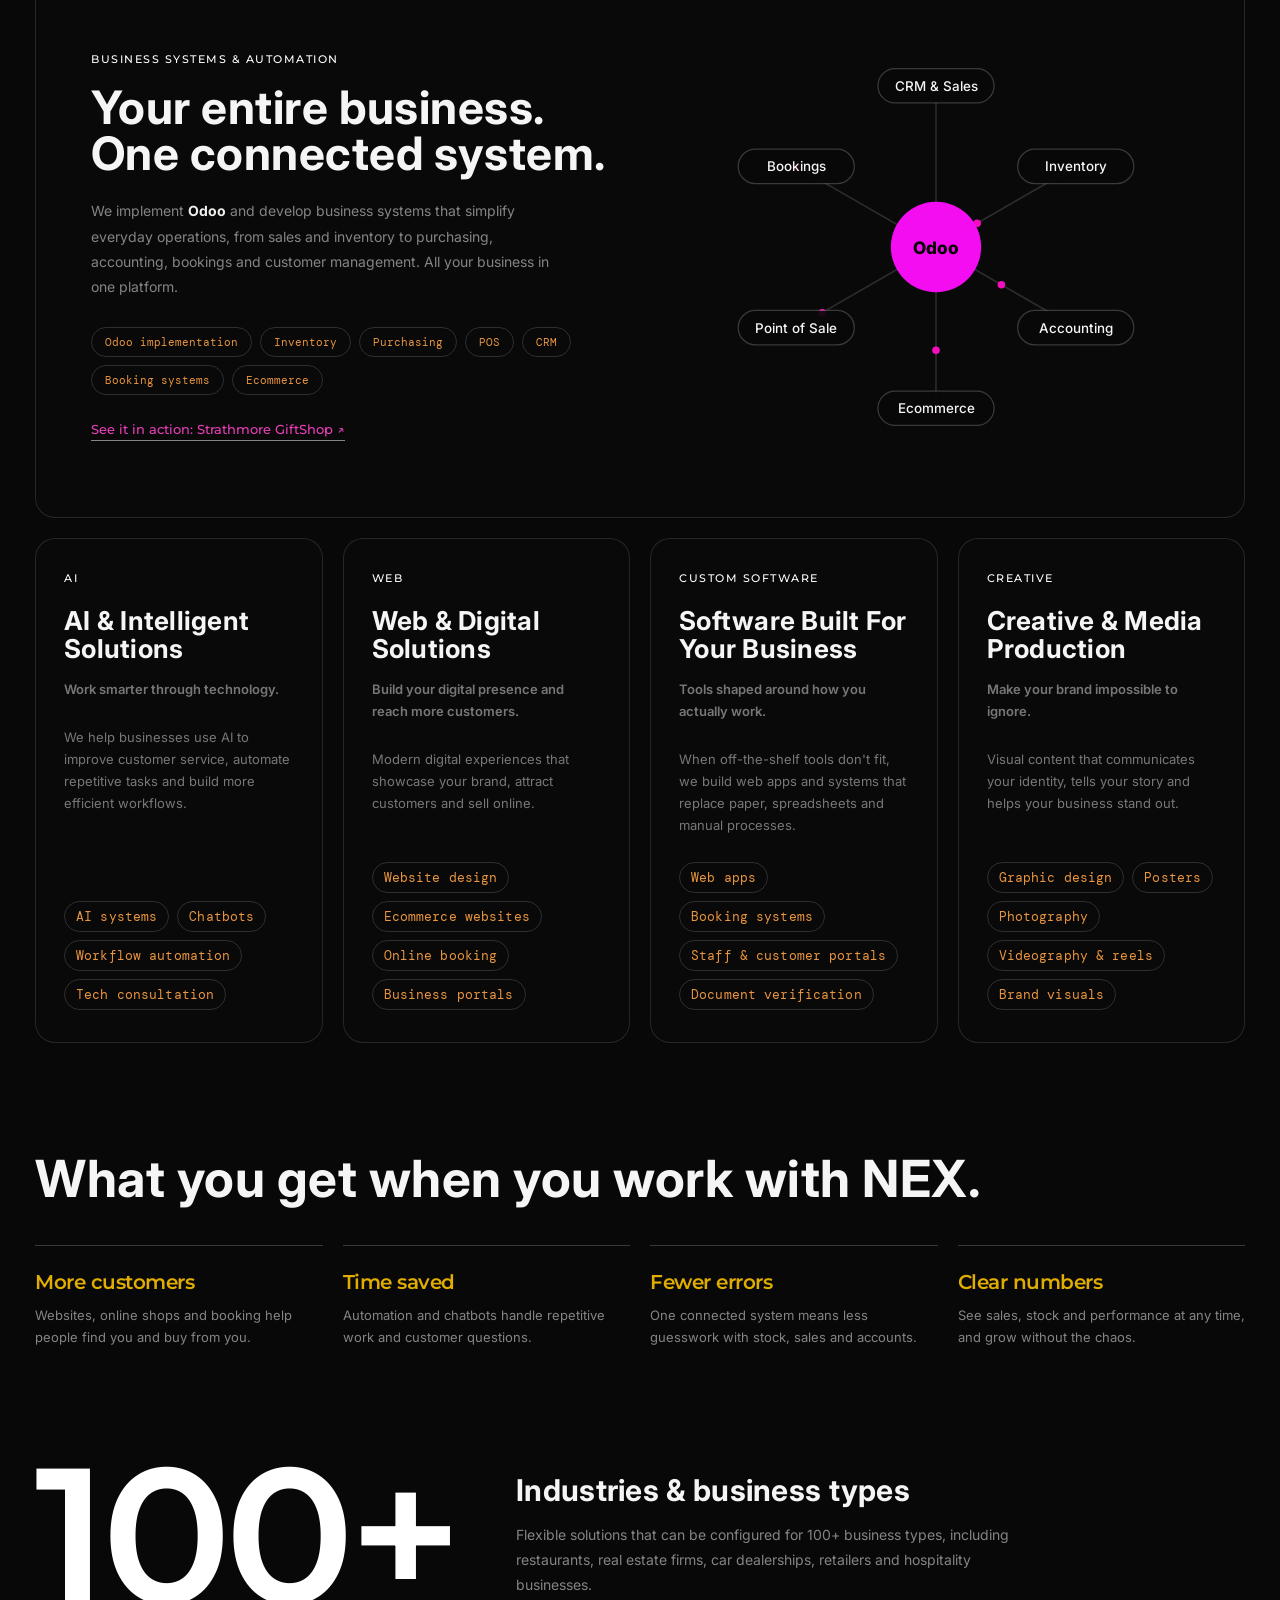
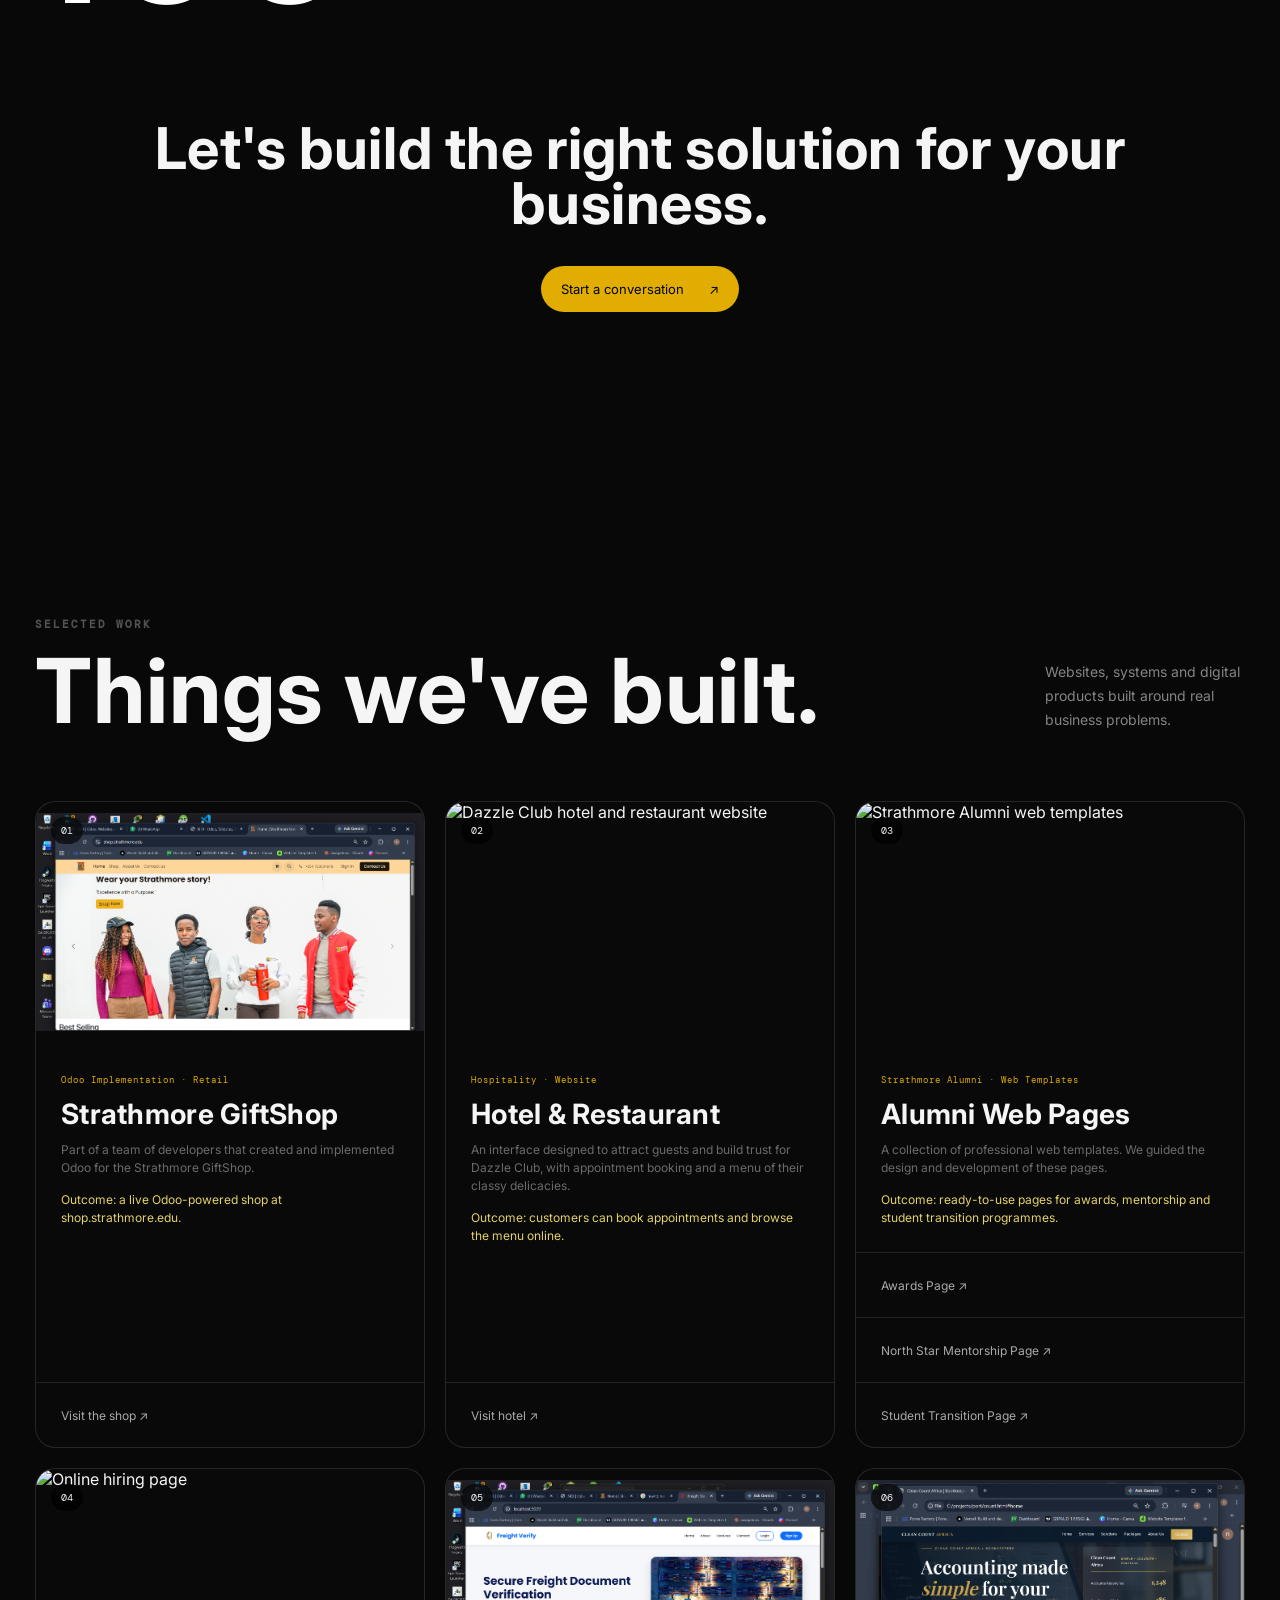
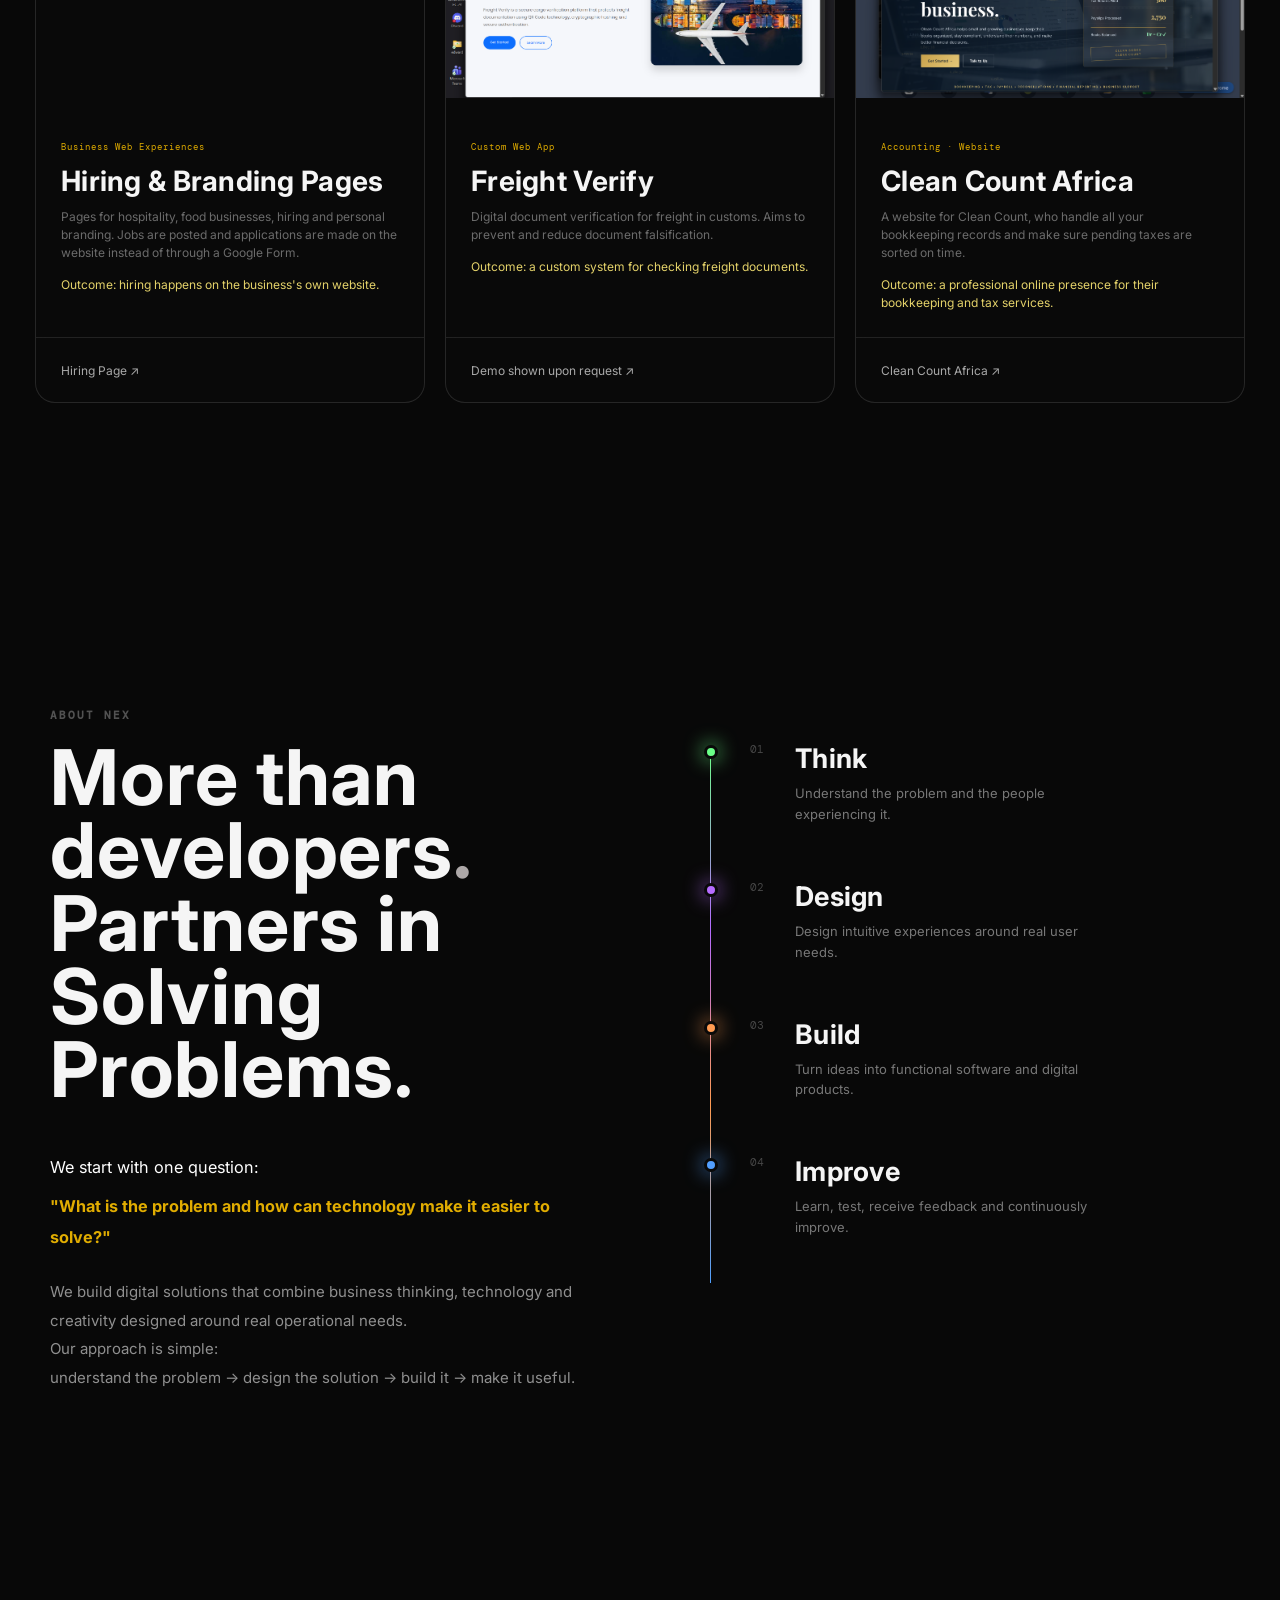
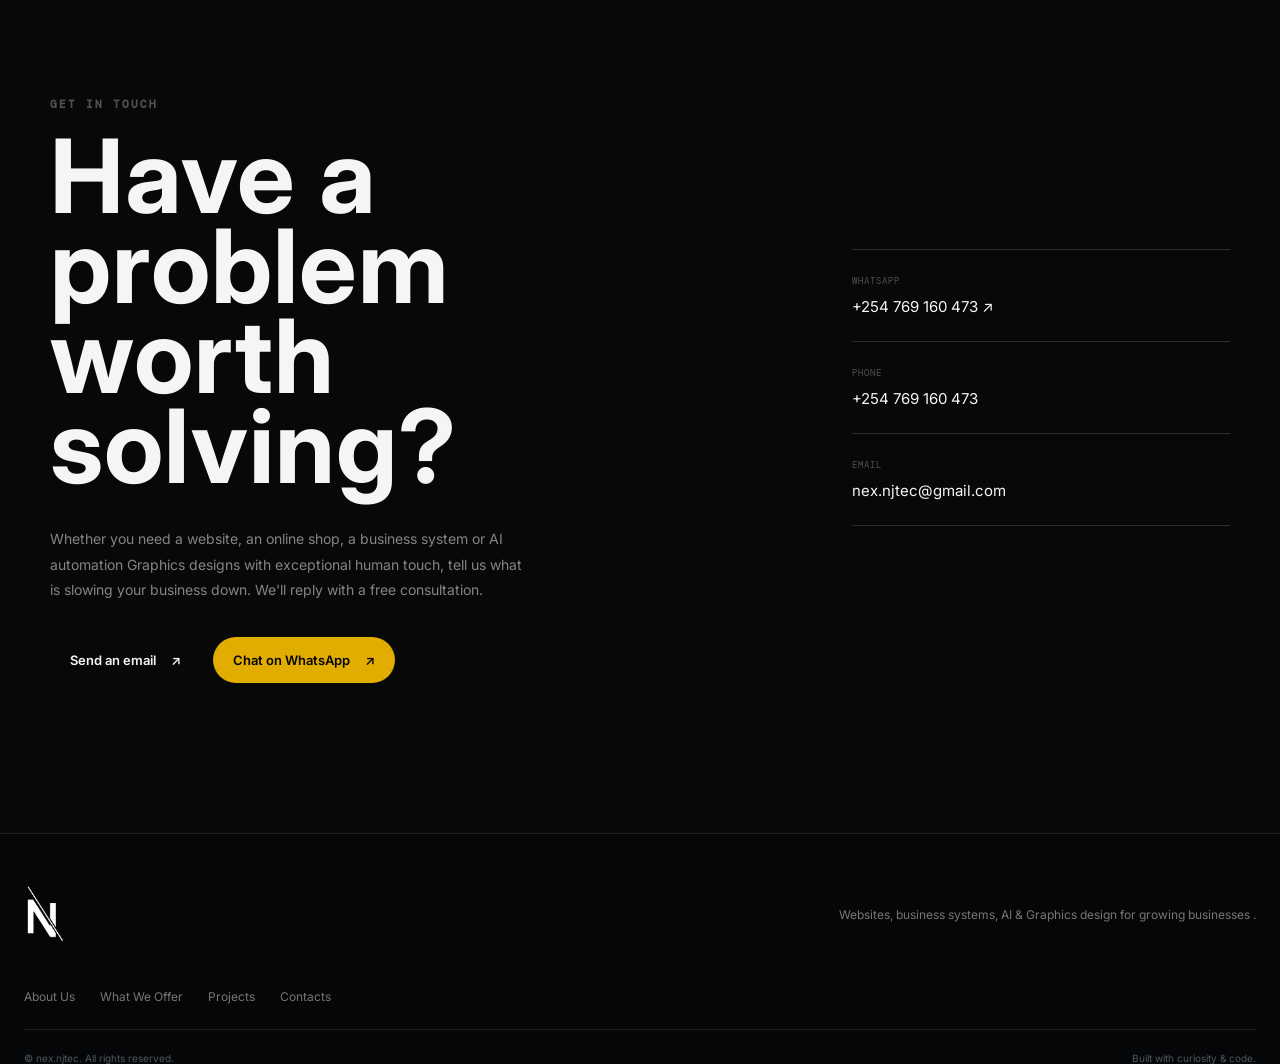
==== commit dad2219c: "bg added" ====
--- a/index.html
+++ b/index.html
@@ -50,6 +50,9 @@
             <div class="bg-card"><img src="https://images.unsplash.com/photo-1531482615713-2afd69097998?auto=format&amp;fit=crop&amp;w=500&amp;q=70" alt=""></div>
             <div class="bg-card"><img src="https://images.unsplash.com/photo-1498050108023-c5249f4df085?auto=format&amp;fit=crop&amp;w=500&amp;q=70" alt=""></div>
             <div class="bg-card"><img src="https://images.unsplash.com/photo-1518770660439-4636190af475?auto=format&amp;fit=crop&amp;w=500&amp;q=70" alt=""></div>
+            <div class="bg-card"><img src="/images/hiring.png" alt=""></div>
+            <div class="bg-card"><img src="/images/dazzlesite.png" alt=""></div>
+             <div class="bg-card"><img src="/images/giftshoppic.png" alt=""></div>
 
             <div class="bg-card"><img loading="lazy" src="https://images.unsplash.com/photo-1550745165-9bc0b252726f?auto=format&amp;fit=crop&amp;w=500&amp;q=70" alt=""></div>
             <div class="bg-card"><img loading="lazy" src="https://images.unsplash.com/photo-1496171367470-9ed9a91ea931?auto=format&amp;fit=crop&amp;w=500&amp;q=70" alt=""></div>
@@ -61,7 +64,10 @@
             <div class="bg-card"><img loading="lazy" src="https://images.unsplash.com/photo-1519389950473-47ba0277781c?auto=format&amp;fit=crop&amp;w=500&amp;q=70" alt=""></div>
             <div class="bg-card"><img loading="lazy" src="https://images.unsplash.com/photo-1561070791-2526d30994b5?auto=format&amp;fit=crop&amp;w=500&amp;q=70" alt=""></div>
             <div class="bg-card"><img loading="lazy" src="https://images.unsplash.com/photo-1547658719-da2b51169166?auto=format&amp;fit=crop&amp;w=500&amp;q=70" alt=""></div>
-
+             <div class="bg-card"><img src="/images/hiring.png" alt=""></div>
+            <div class="bg-card"><img src="/images/dazzlesite.png" alt=""></div>
+             <div class="bg-card"><img src="/images/giftshoppic.png" alt=""></div>
+             
         </div>
 
         <div class="background-overlay"></div>
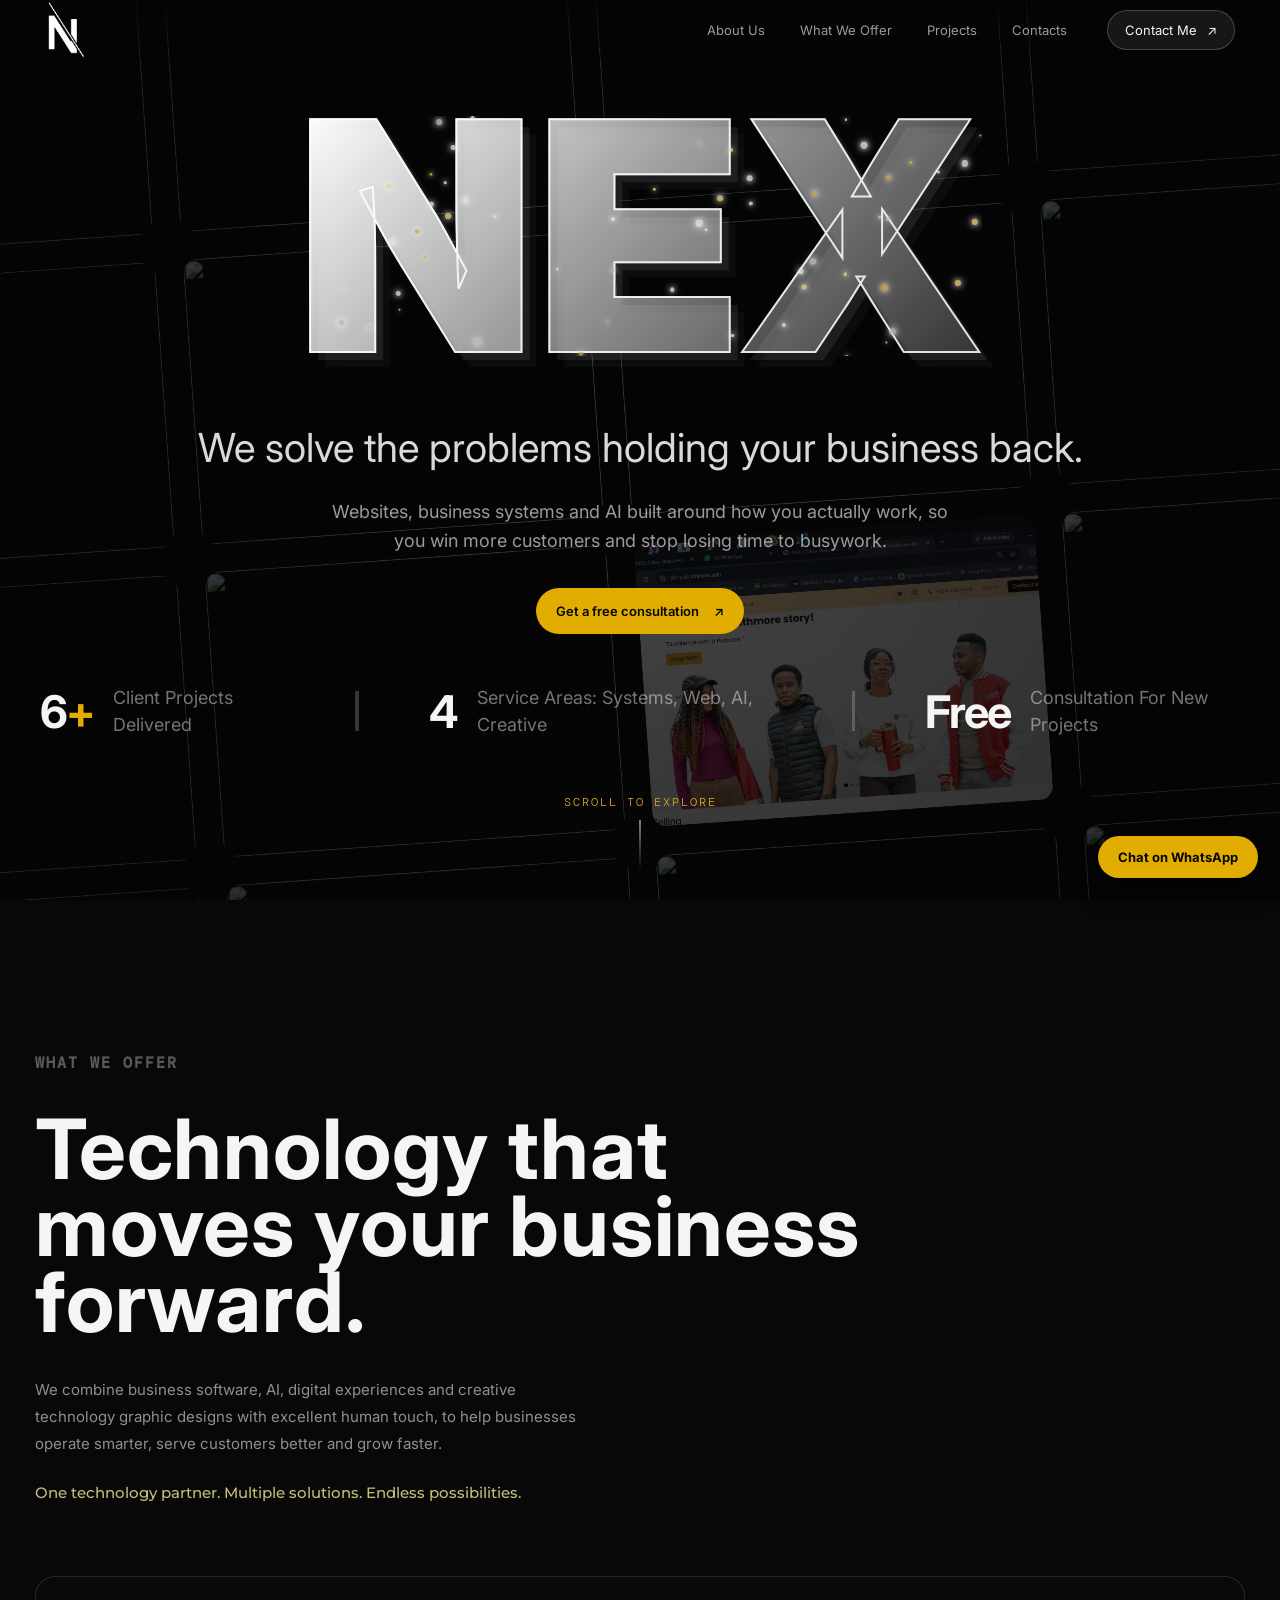
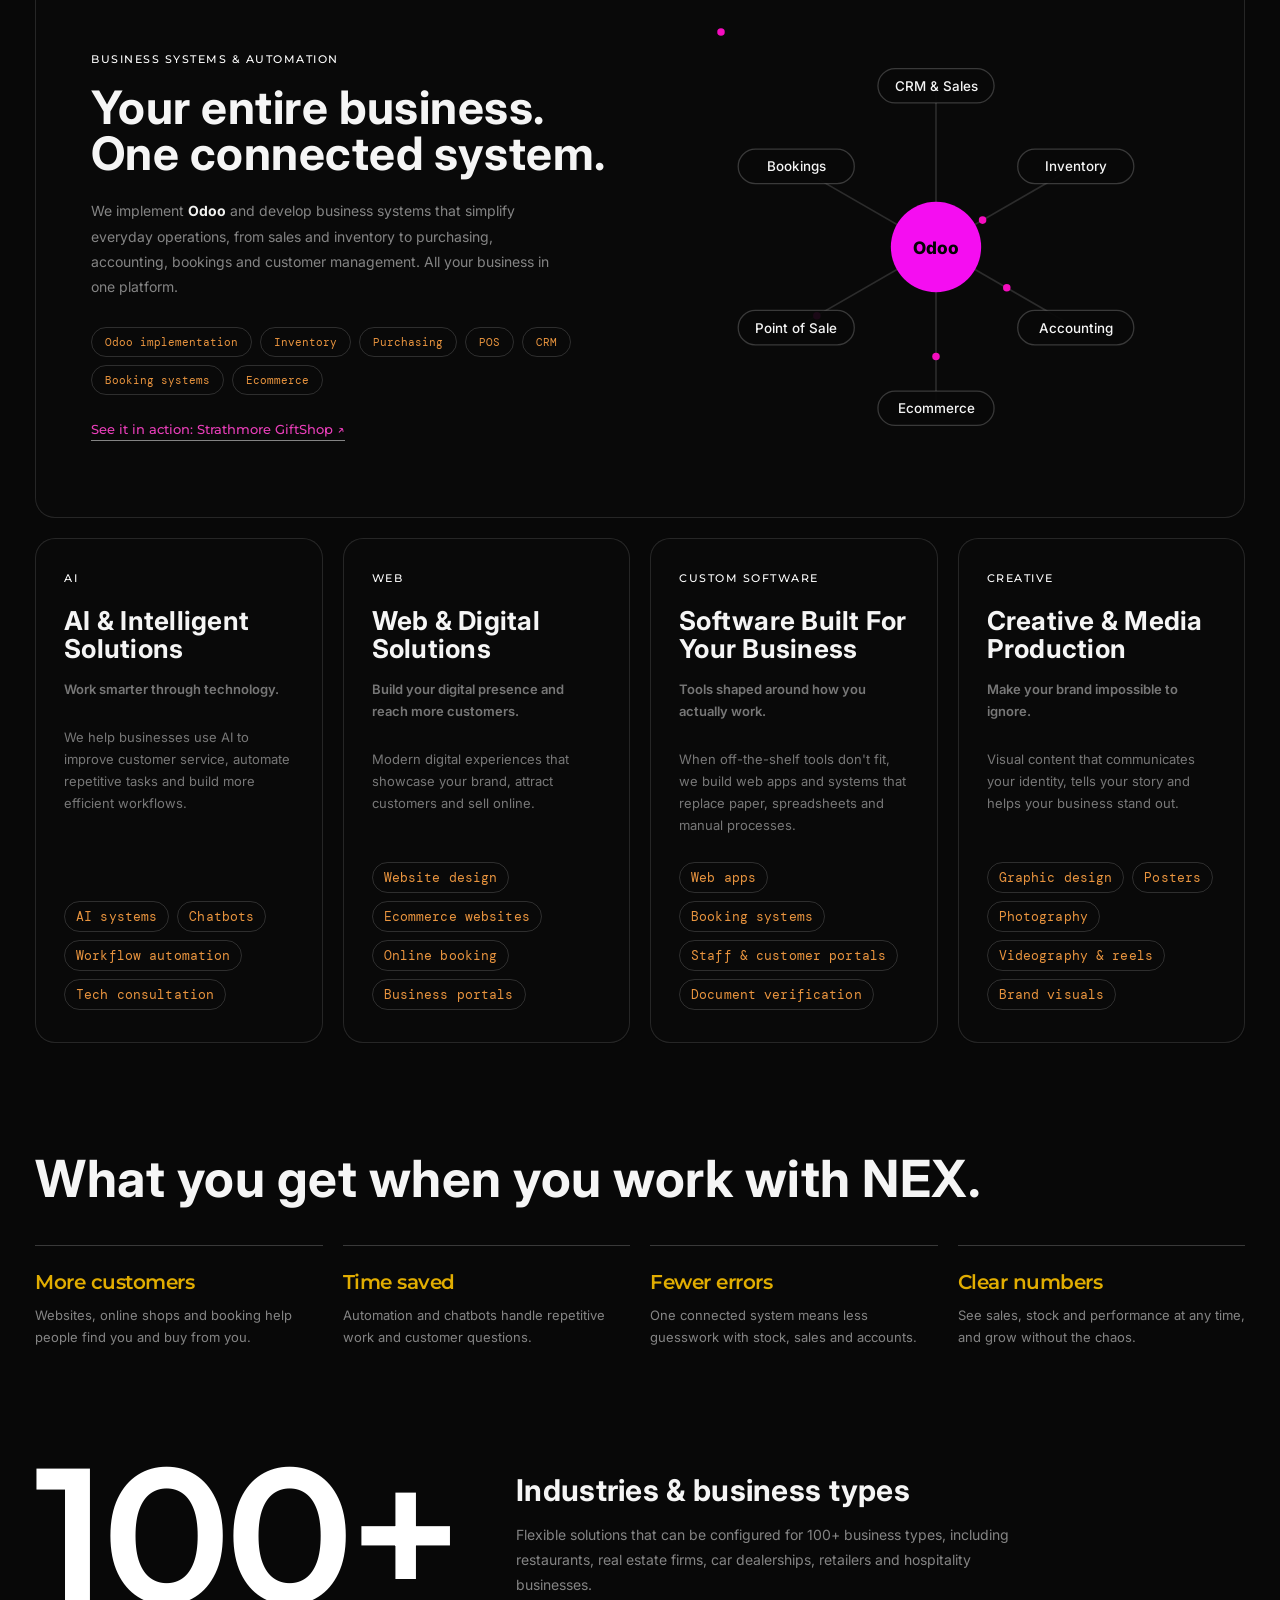
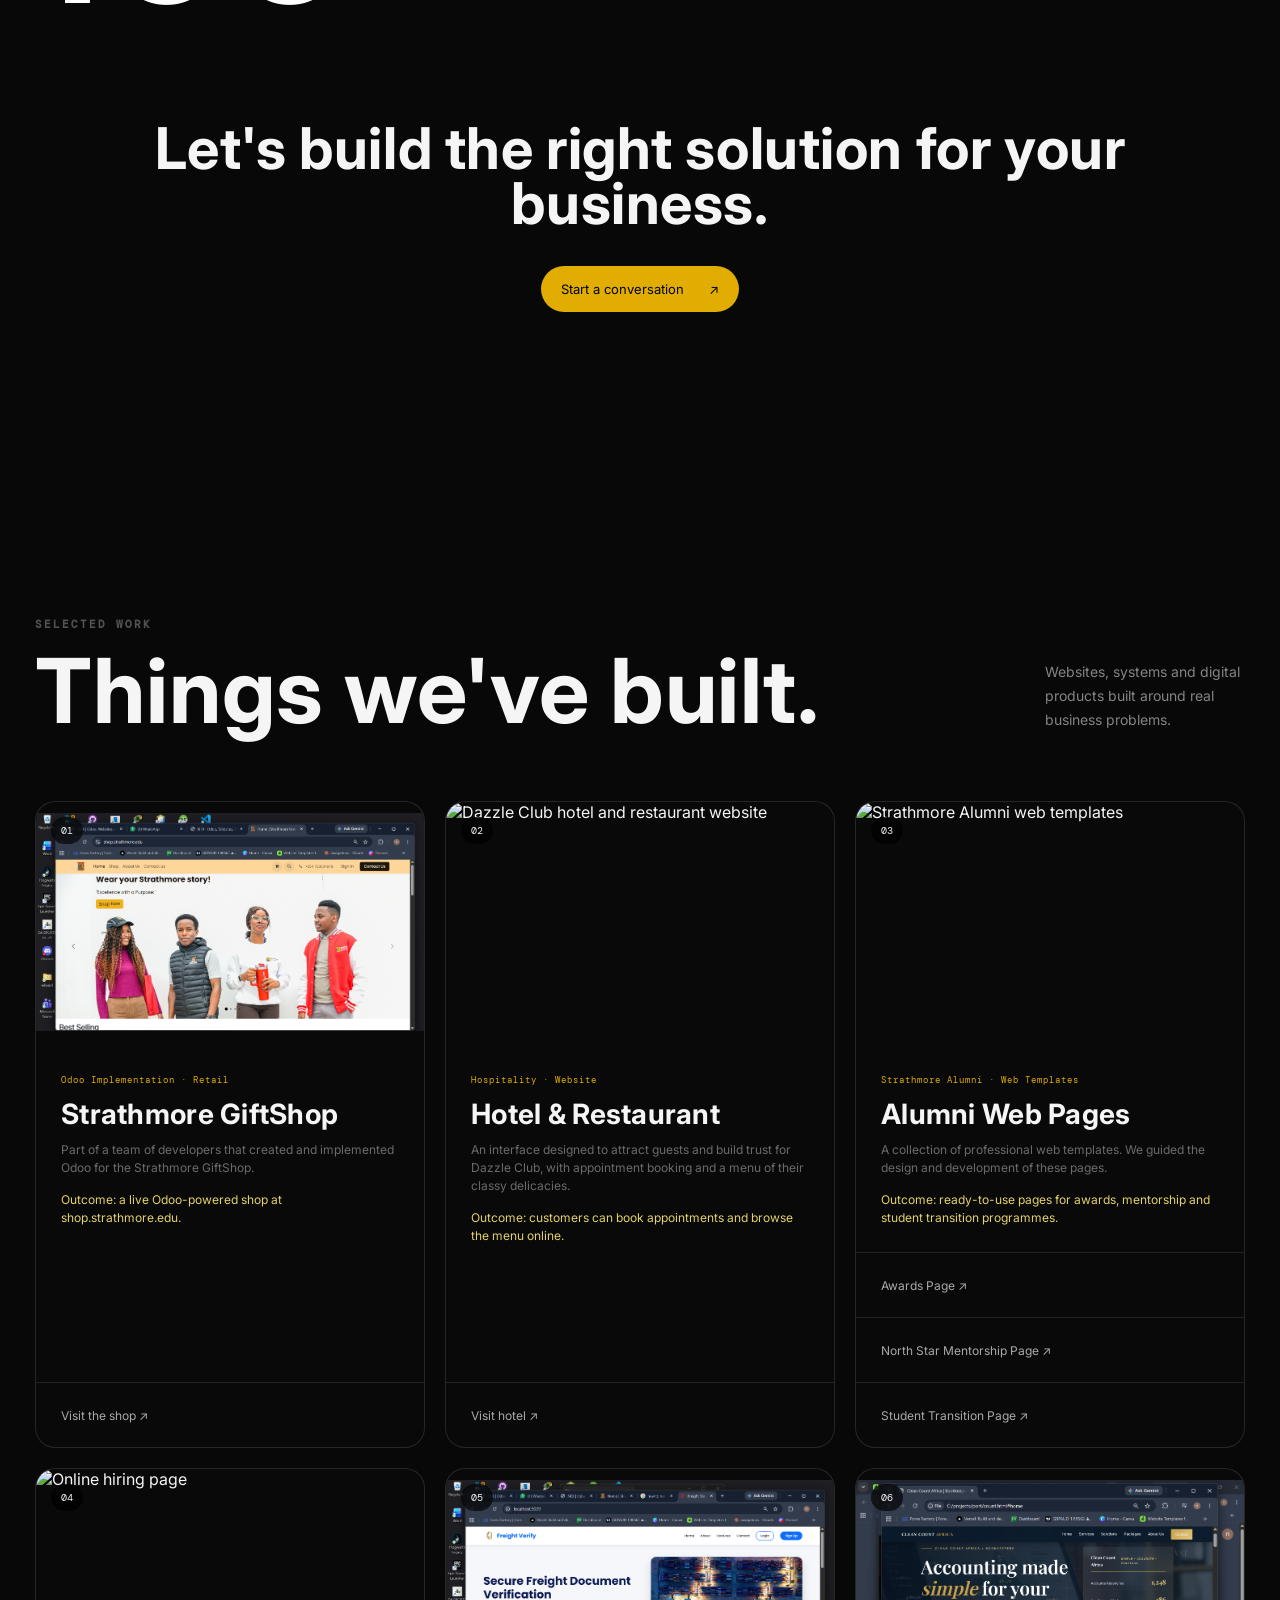
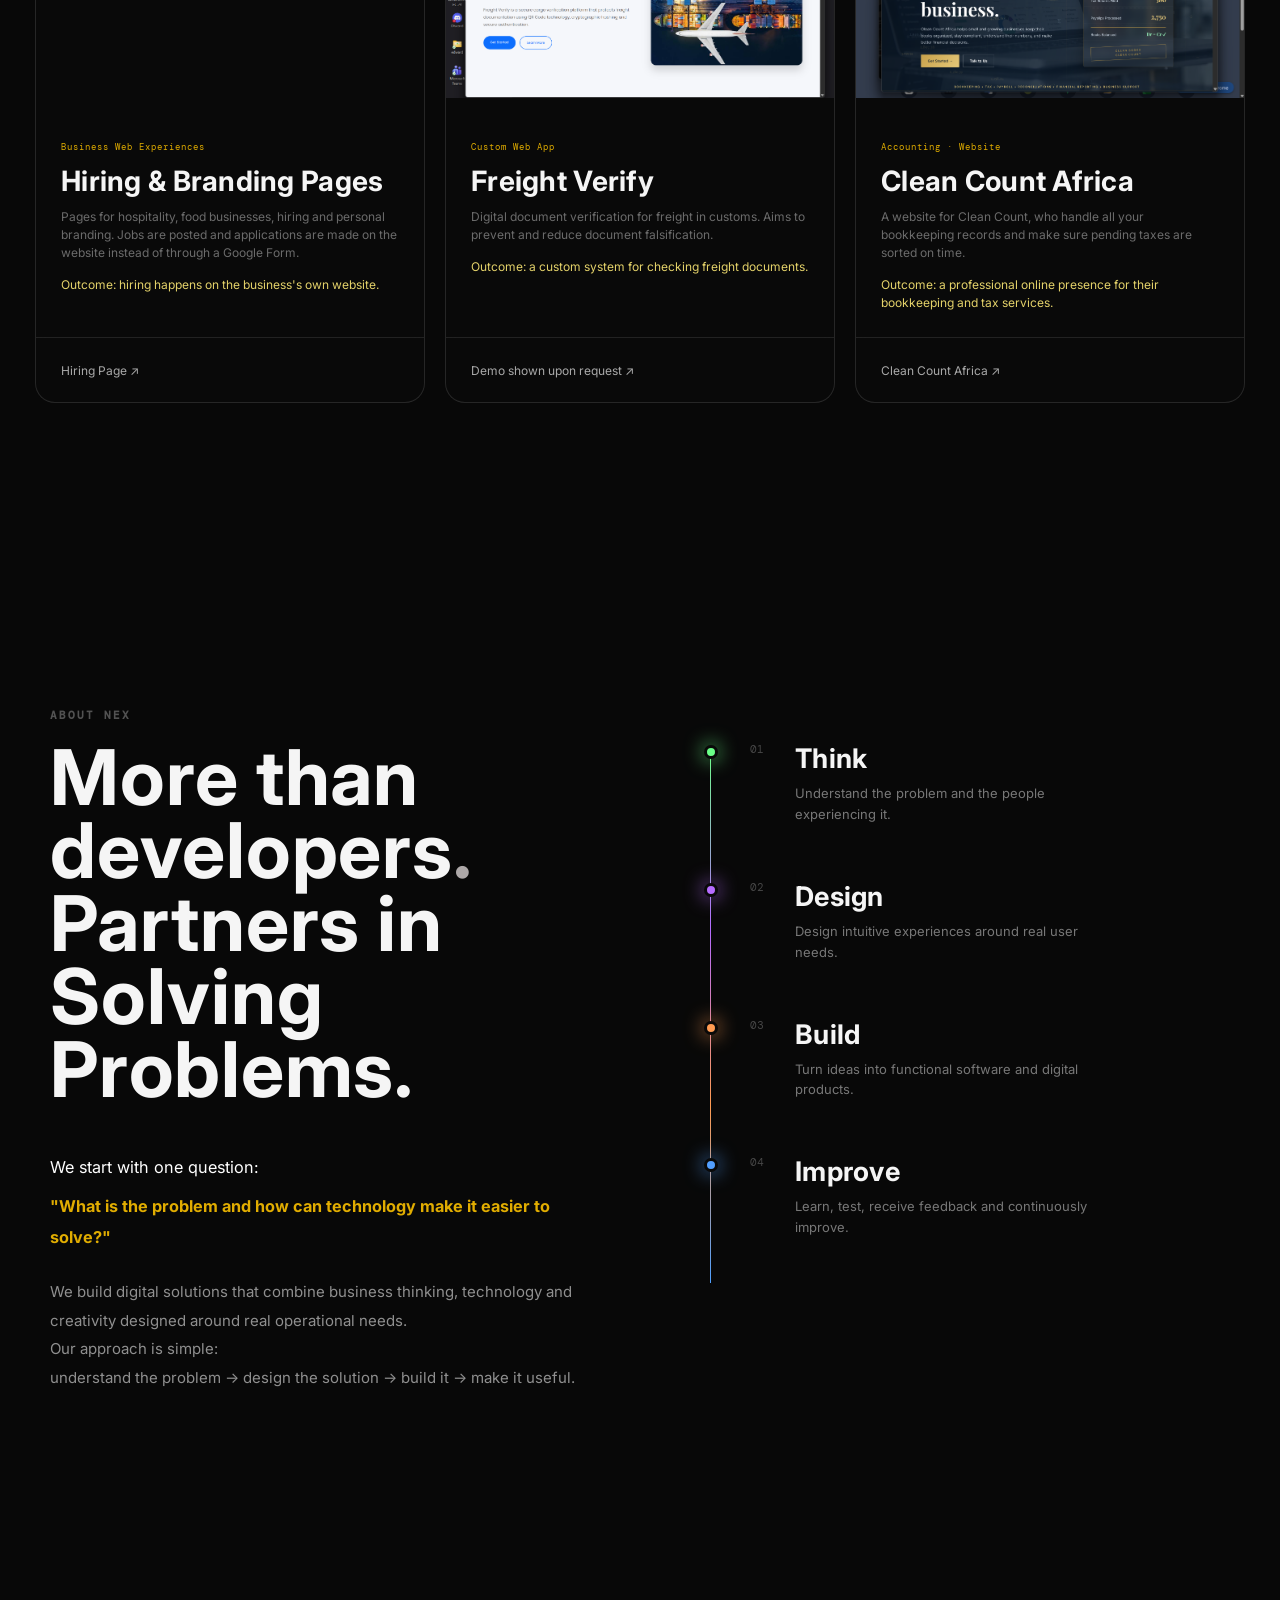
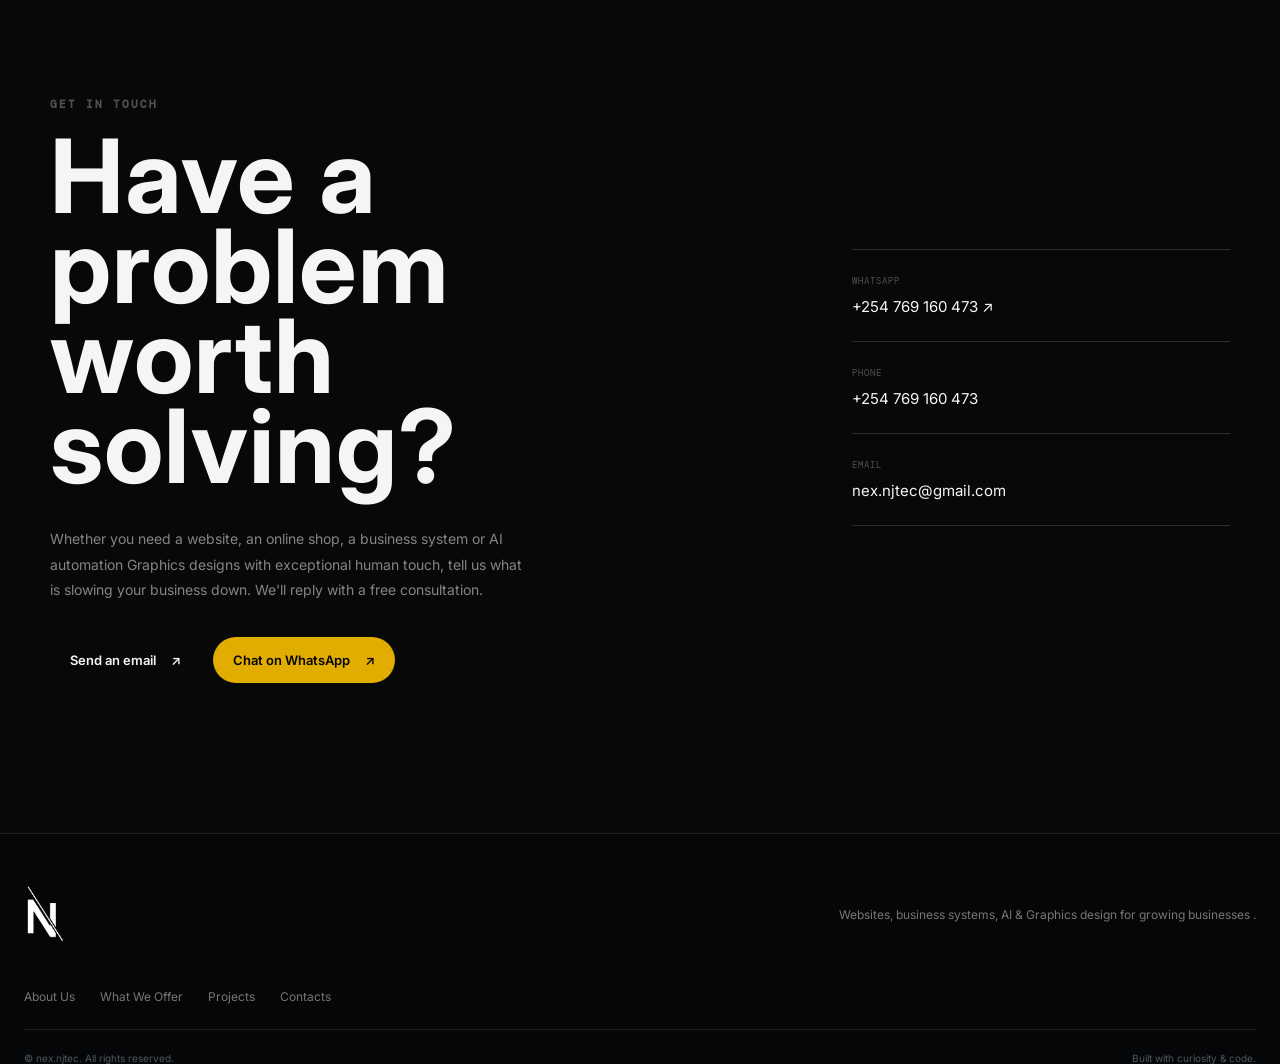
==== commit 866f1feb: "favicon" ====
--- a/index.html
+++ b/index.html
@@ -12,6 +12,7 @@
         content="NEX Tech builds Odoo business systems, websites, ecommerce, custom software, AI automation and creative content(Graphic designs and Reels) that help businesses get customers and run smoothly.">
 
     <!-- Link preview (WhatsApp, LinkedIn, Facebook, X) -->
+     <link rel="shortcut icon" href="images/nexwhr.png" type="image/jpg">
     <meta property="og:type" content="website">
     <meta property="og:title" content="NEX | Odoo, Websites, AI &amp; Business Systems">
     <meta property="og:description"
@@ -67,7 +68,7 @@
              <div class="bg-card"><img src="/images/hiring.png" alt=""></div>
             <div class="bg-card"><img src="/images/dazzlesite.png" alt=""></div>
              <div class="bg-card"><img src="/images/giftshoppic.png" alt=""></div>
-             
+
         </div>
 
         <div class="background-overlay"></div>
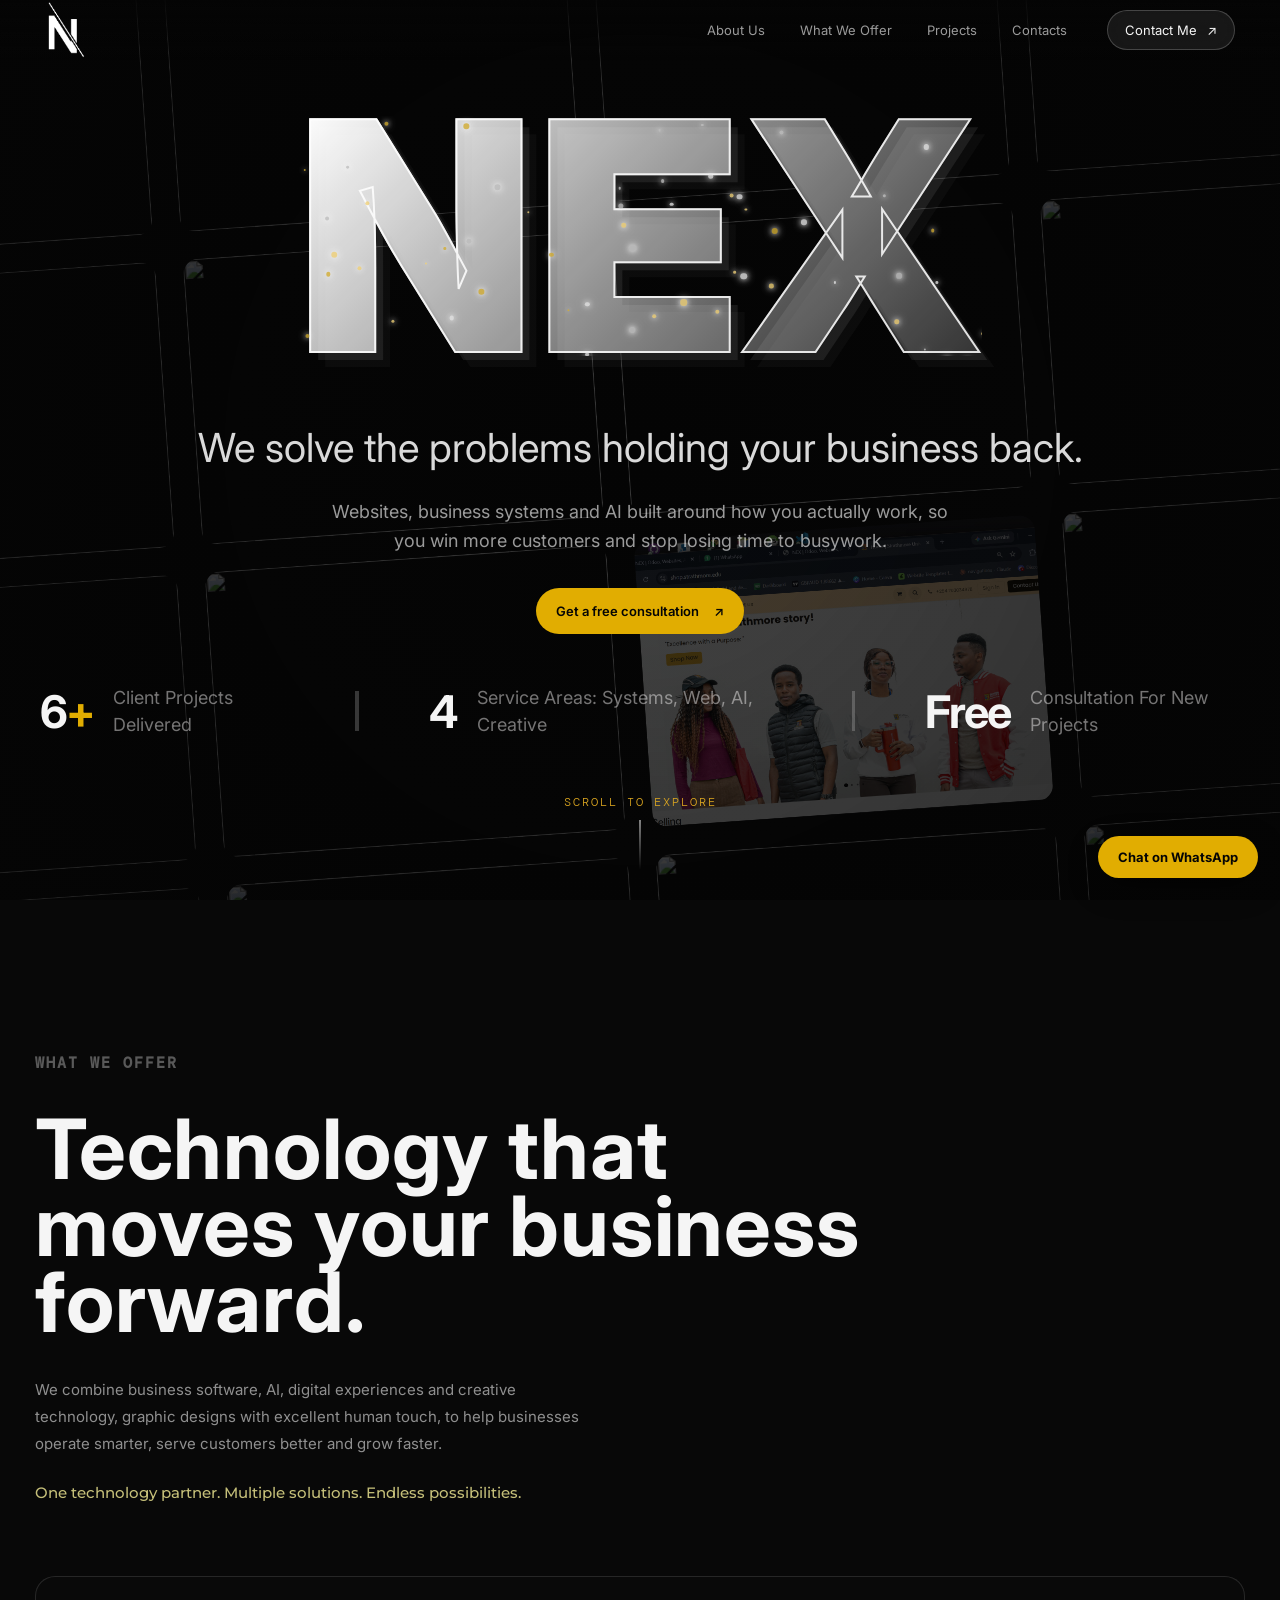
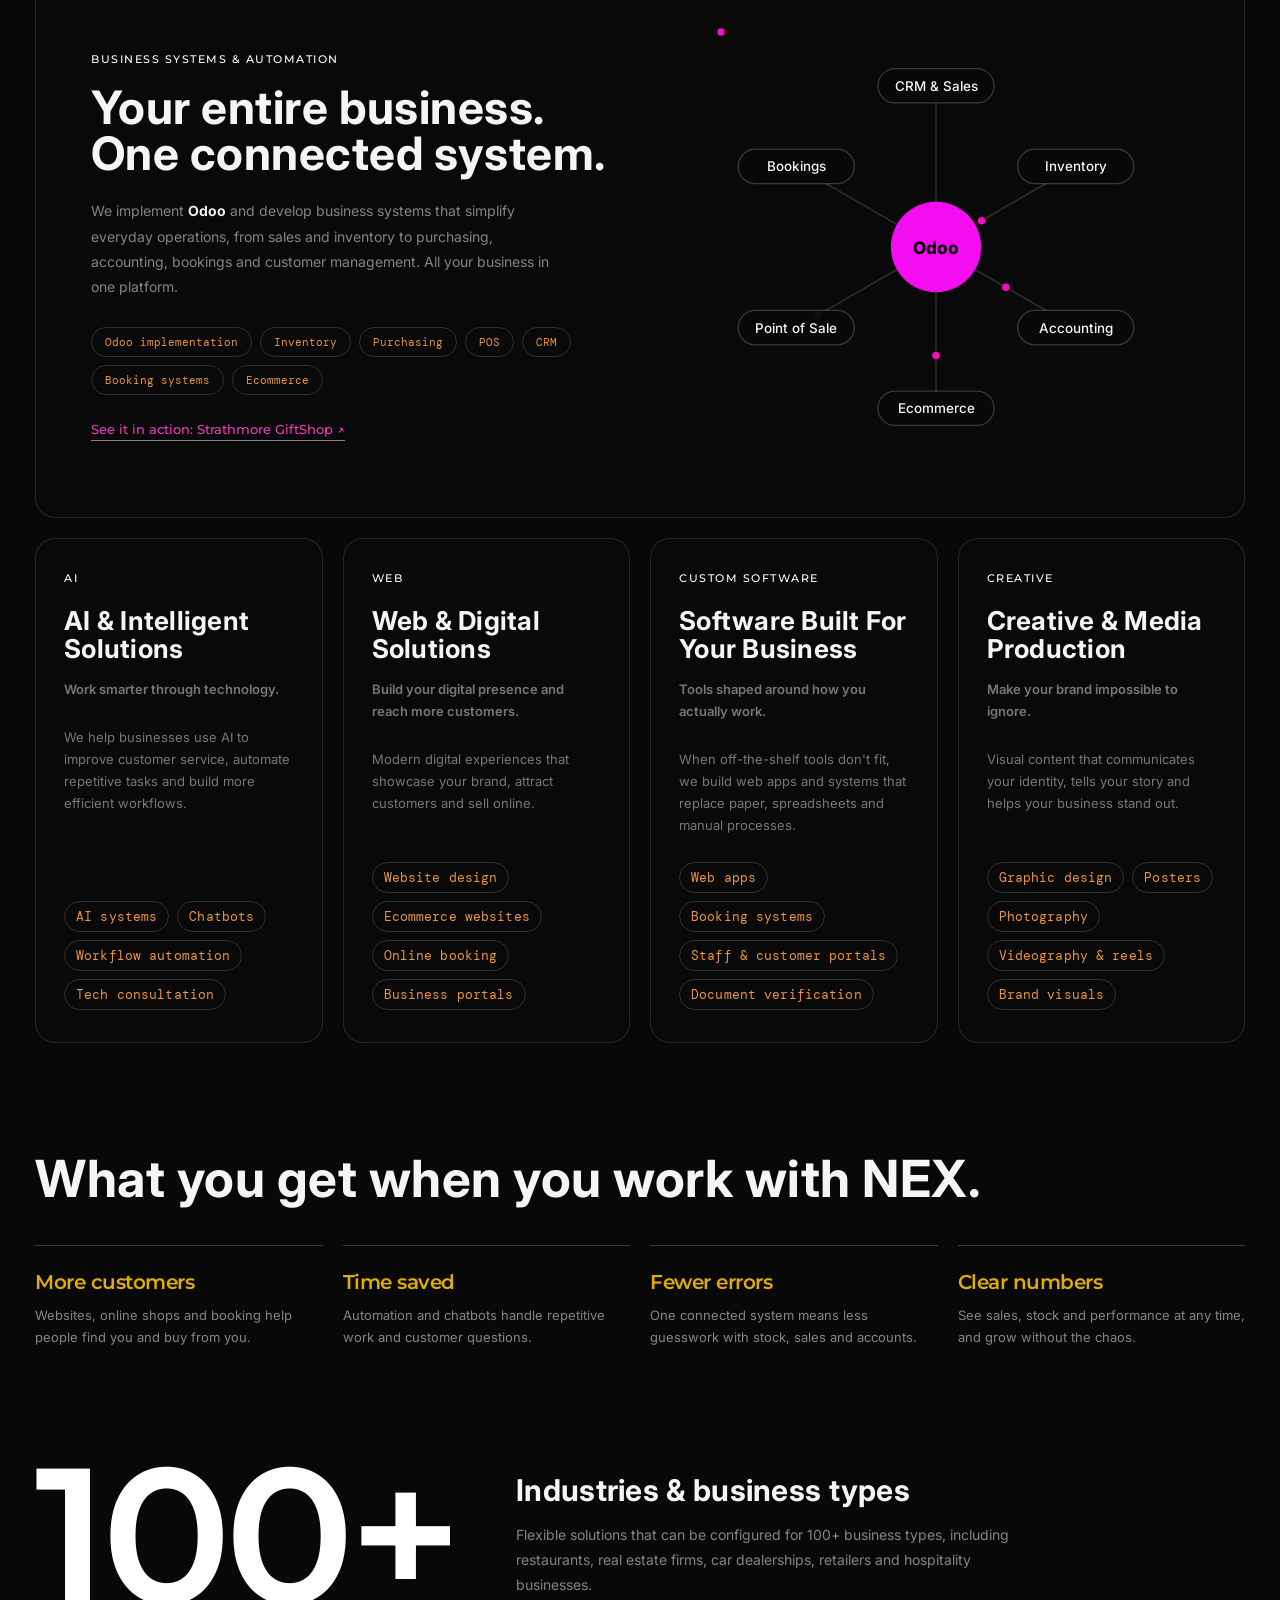
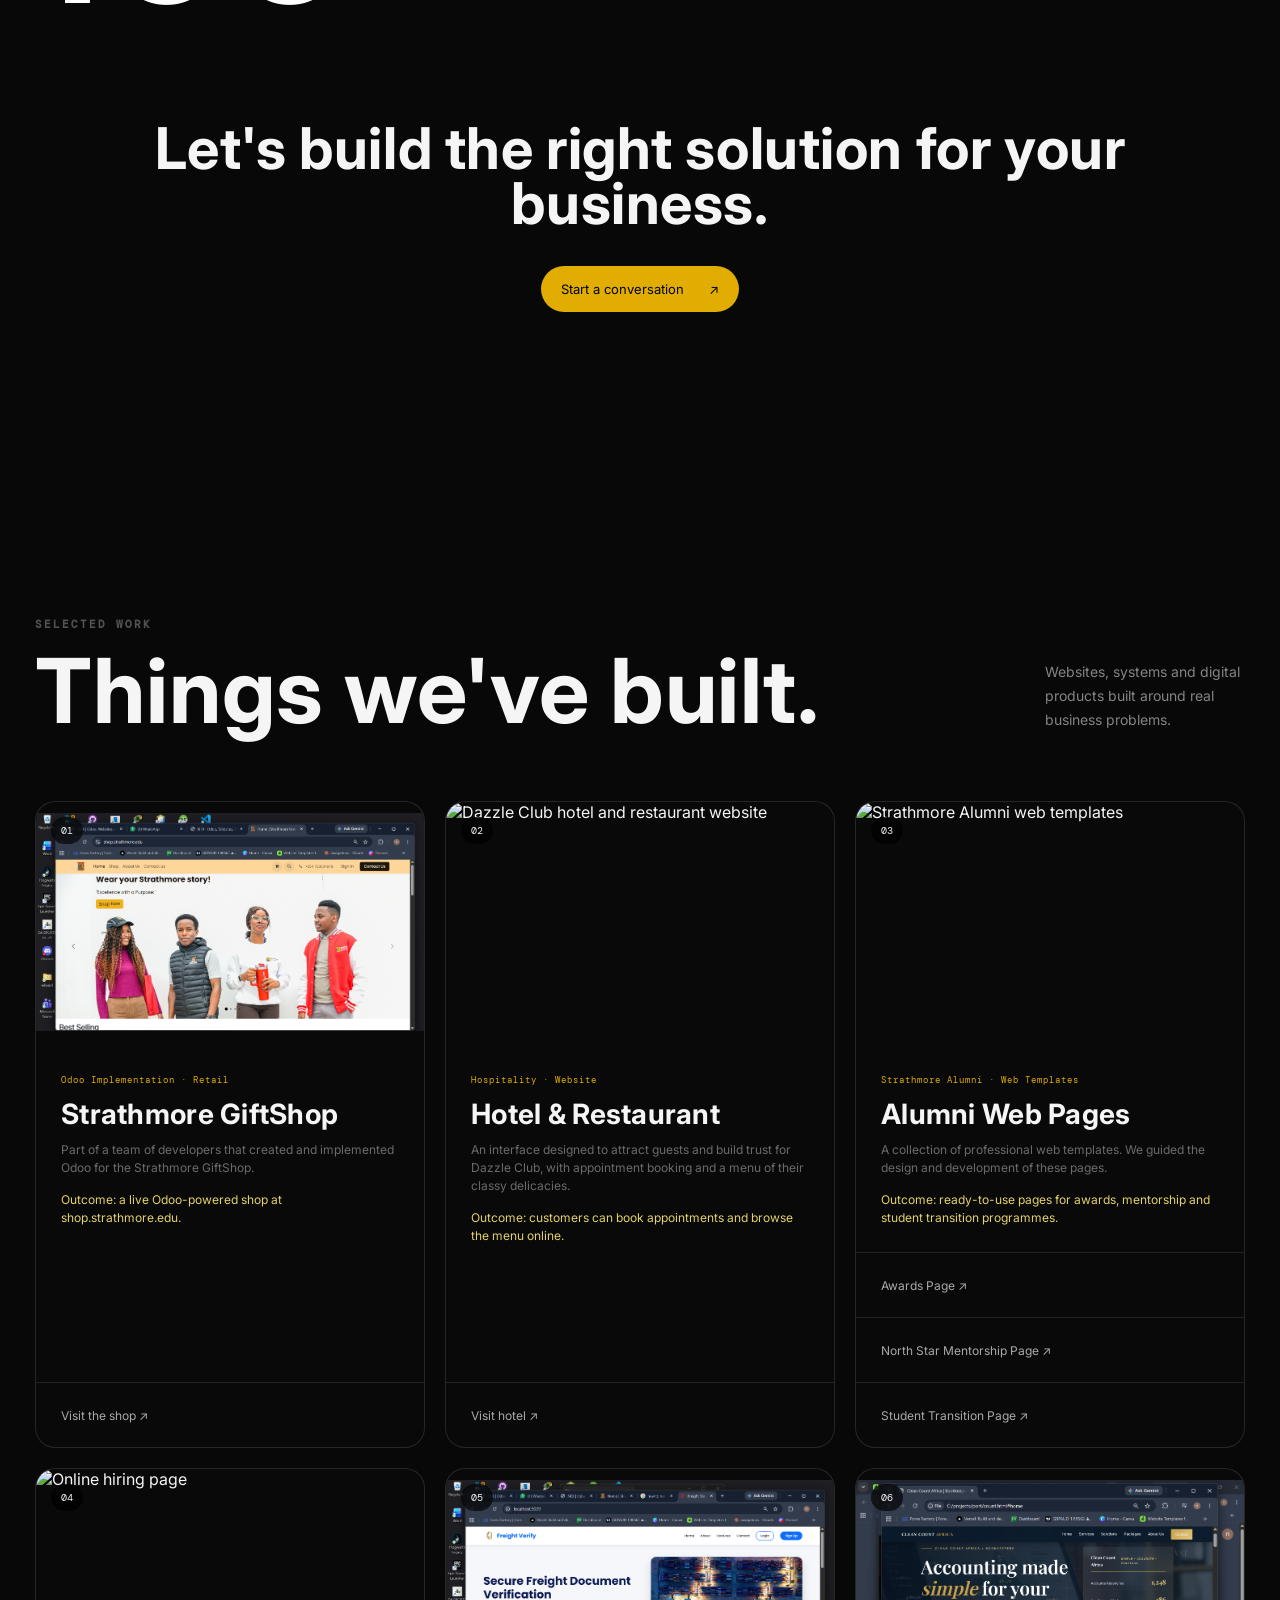
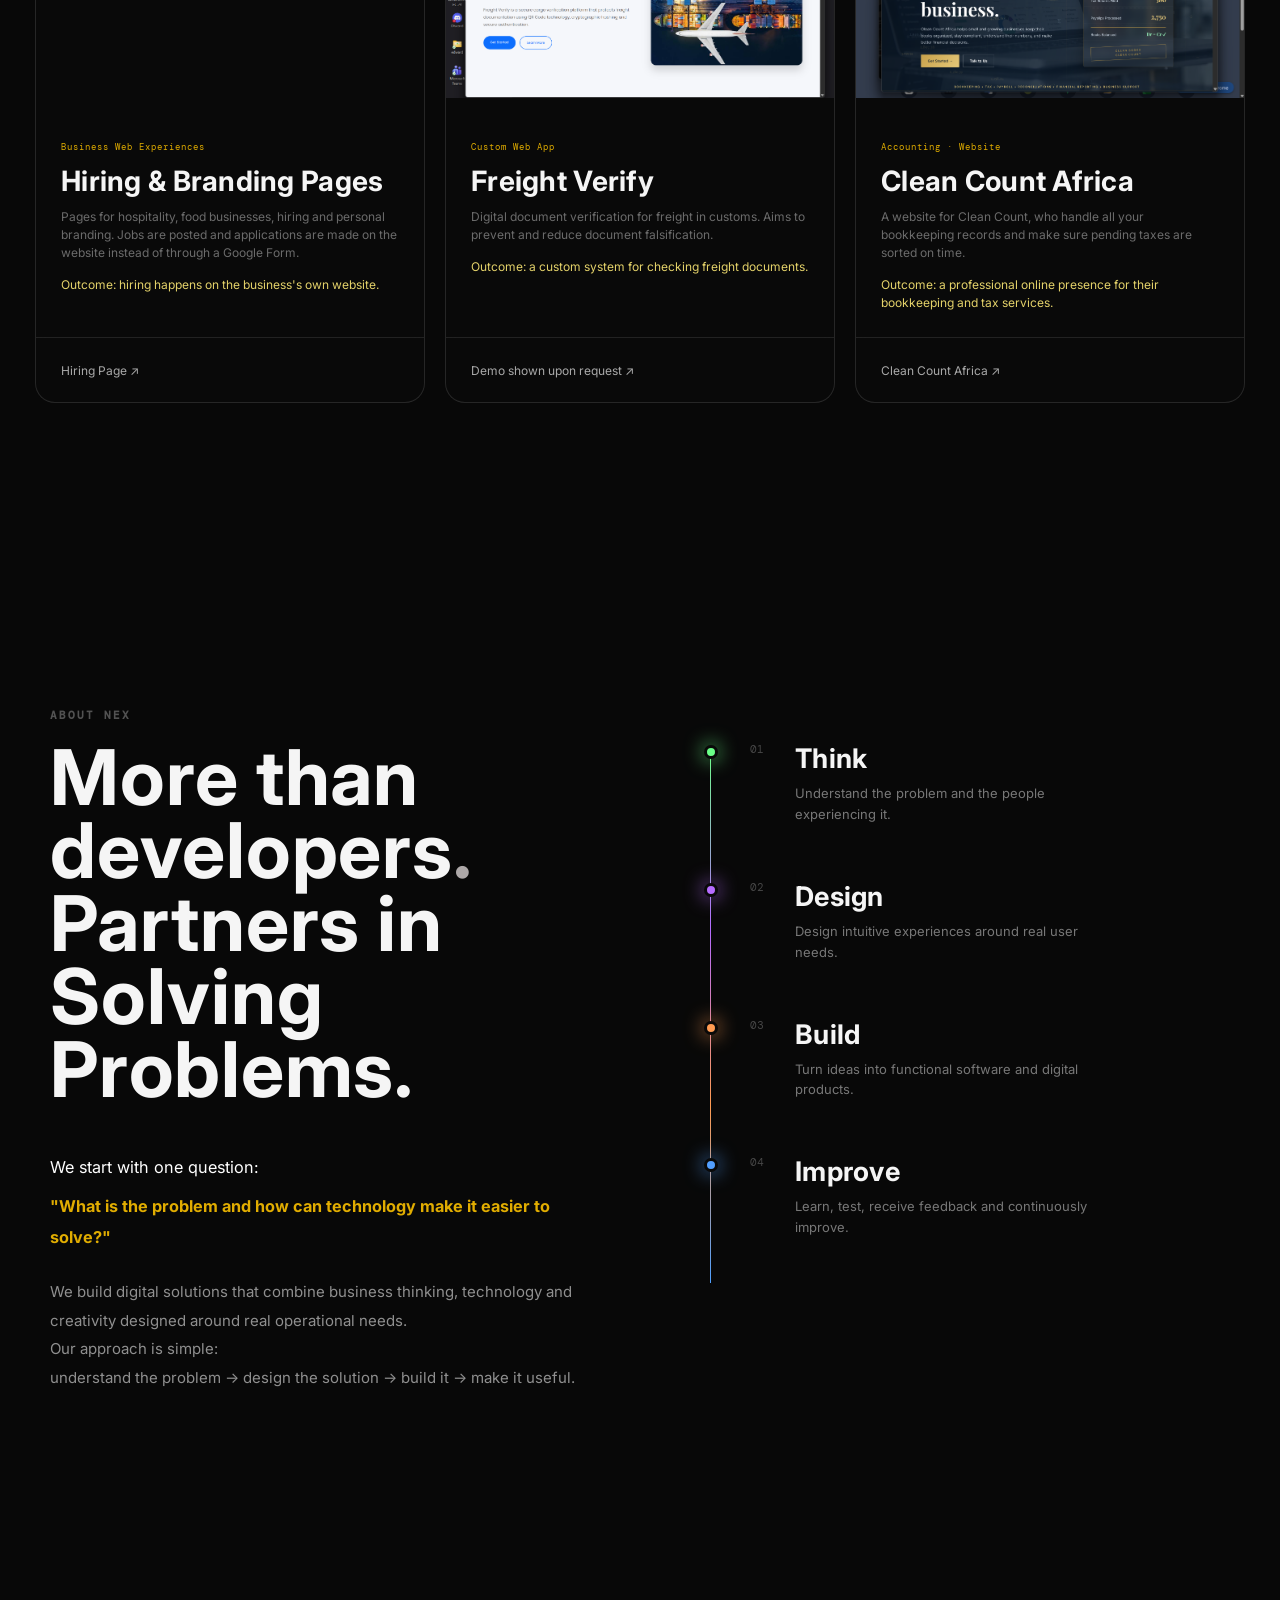
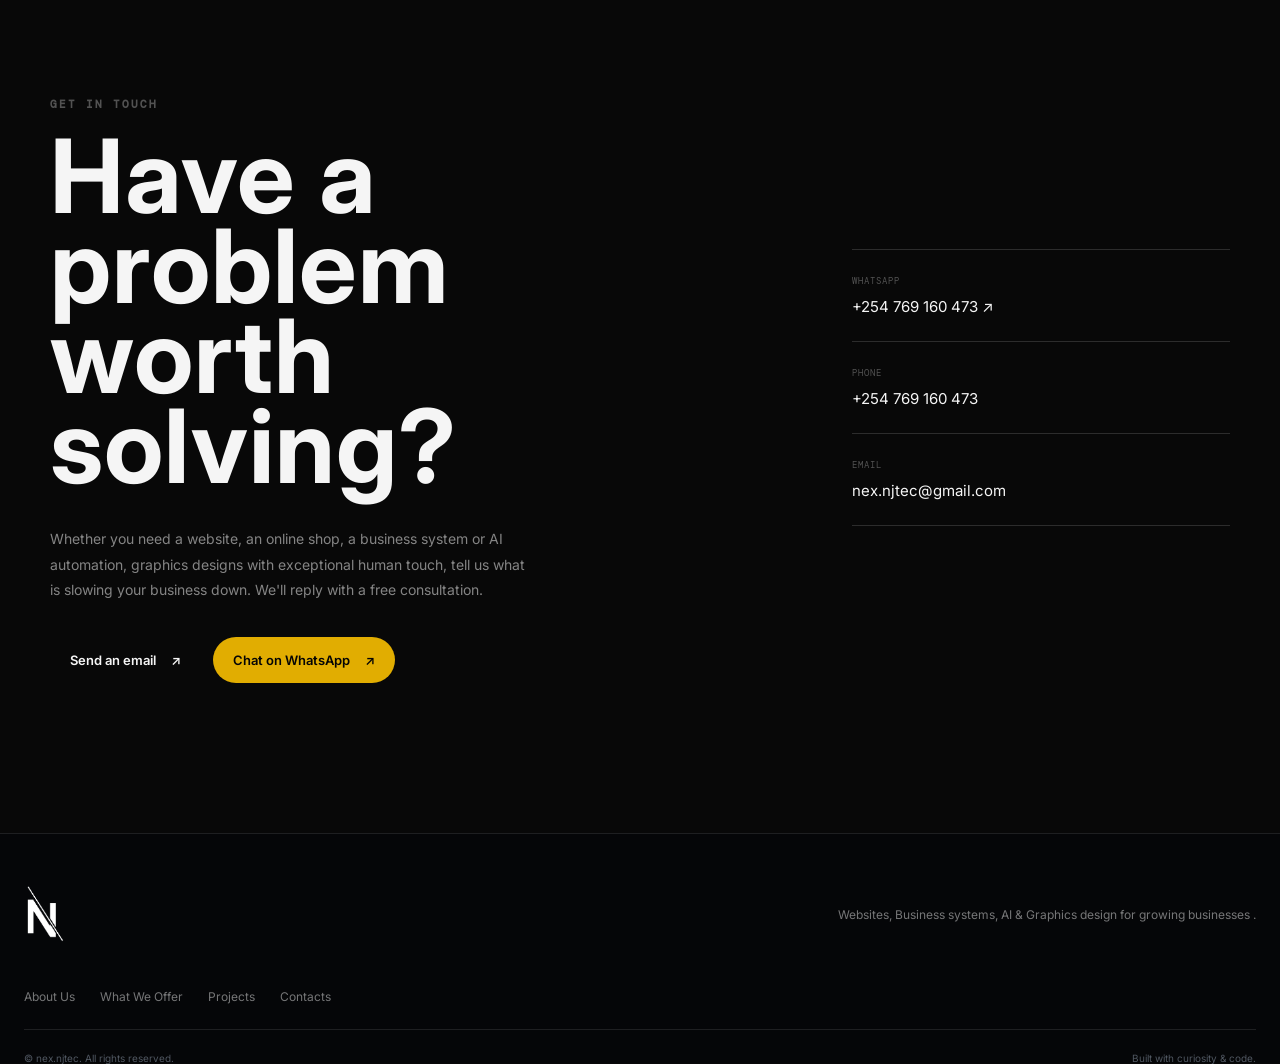
==== commit df1d0944: "1.11" ====
--- a/index.html
+++ b/index.html
@@ -207,7 +207,7 @@
                 </h2>
 
                 <p>
-                    We combine business software, AI, digital experiences and creative technology graphic  designs with excellent human touch, to help businesses operate smarter, serve customers better and grow faster.
+                    We combine business software, AI, digital experiences and creative technology, graphic  designs with excellent human touch, to help businesses operate smarter, serve customers better and grow faster.
                 </p>
 
                 <p class="svc-tagline">
@@ -758,11 +758,8 @@
                         We build digital solutions that combine business thinking, technology and creativity designed around real operational needs.
                     </p>
 
-                    <p>
-                        Our approach is simple:  </p>
-                       <p>
-                        understand the problem → design the solution → build it → make it useful.
-                    </p>
+                    <p>Our approach is simple:  </p>
+                       <p>understand the problem → design the solution → build it → make it useful.</p>
 
                 </div>
 
@@ -833,7 +830,7 @@
                 </h2>
 
                 <p>
-                    Whether you need a website, an online shop, a business system or AI automation Graphics designs with exceptional human touch, tell us what is slowing your business down. We'll reply with a free consultation.
+                    Whether you need a website, an online shop, a business system or AI automation, graphics designs with exceptional human touch, tell us what is slowing your business down. We'll reply with a free consultation.
                 </p>
 
                 <div class="contact-actions">
@@ -900,7 +897,7 @@
         <div class="footer-brand">
         <a href="#home" class="logo">
         <img src="images/nexwh.png" alt="Nex Logo" class="logo-img"></a>
-        <p>Websites, business systems, AI & Graphics design for growing businesses .</p>
+        <p>Websites, Business systems, AI & Graphics design for growing businesses .</p>
         <!-- <p> Technology and Communications solutions</p> -->
     </div>
 
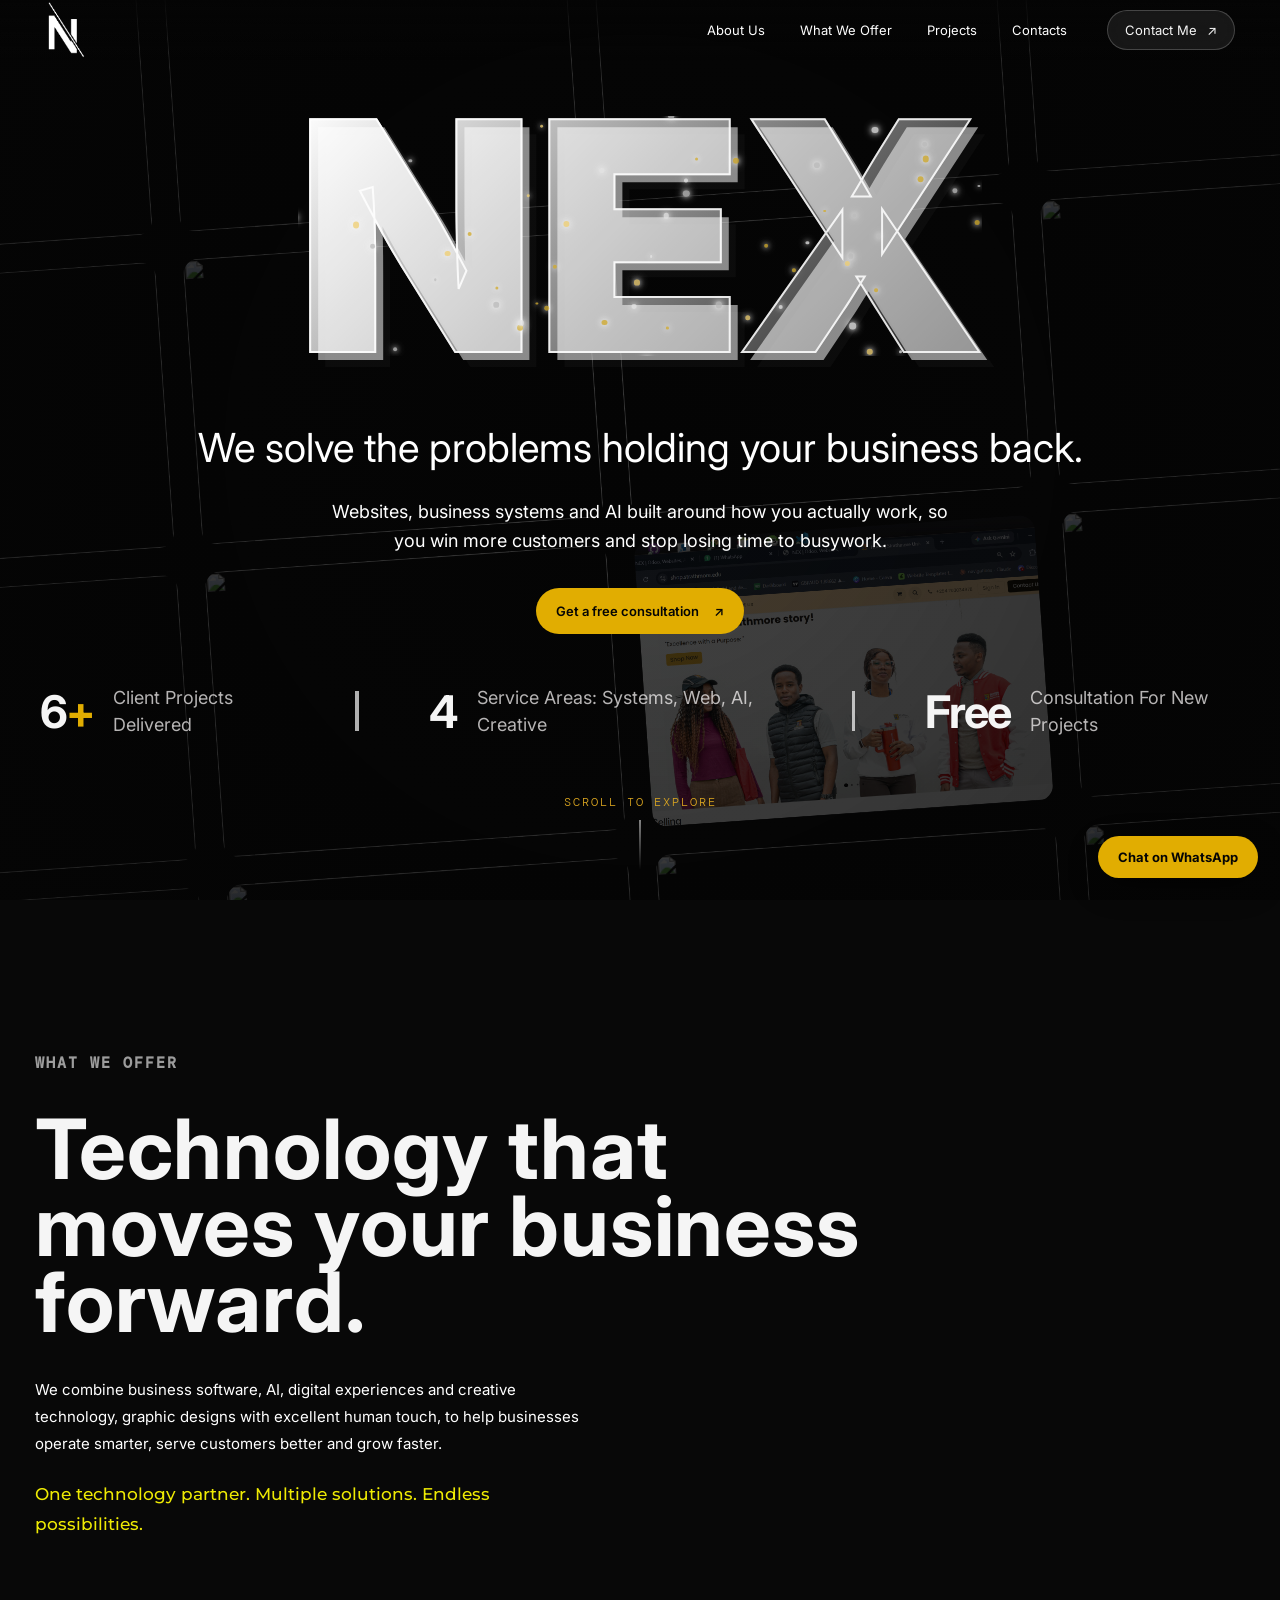
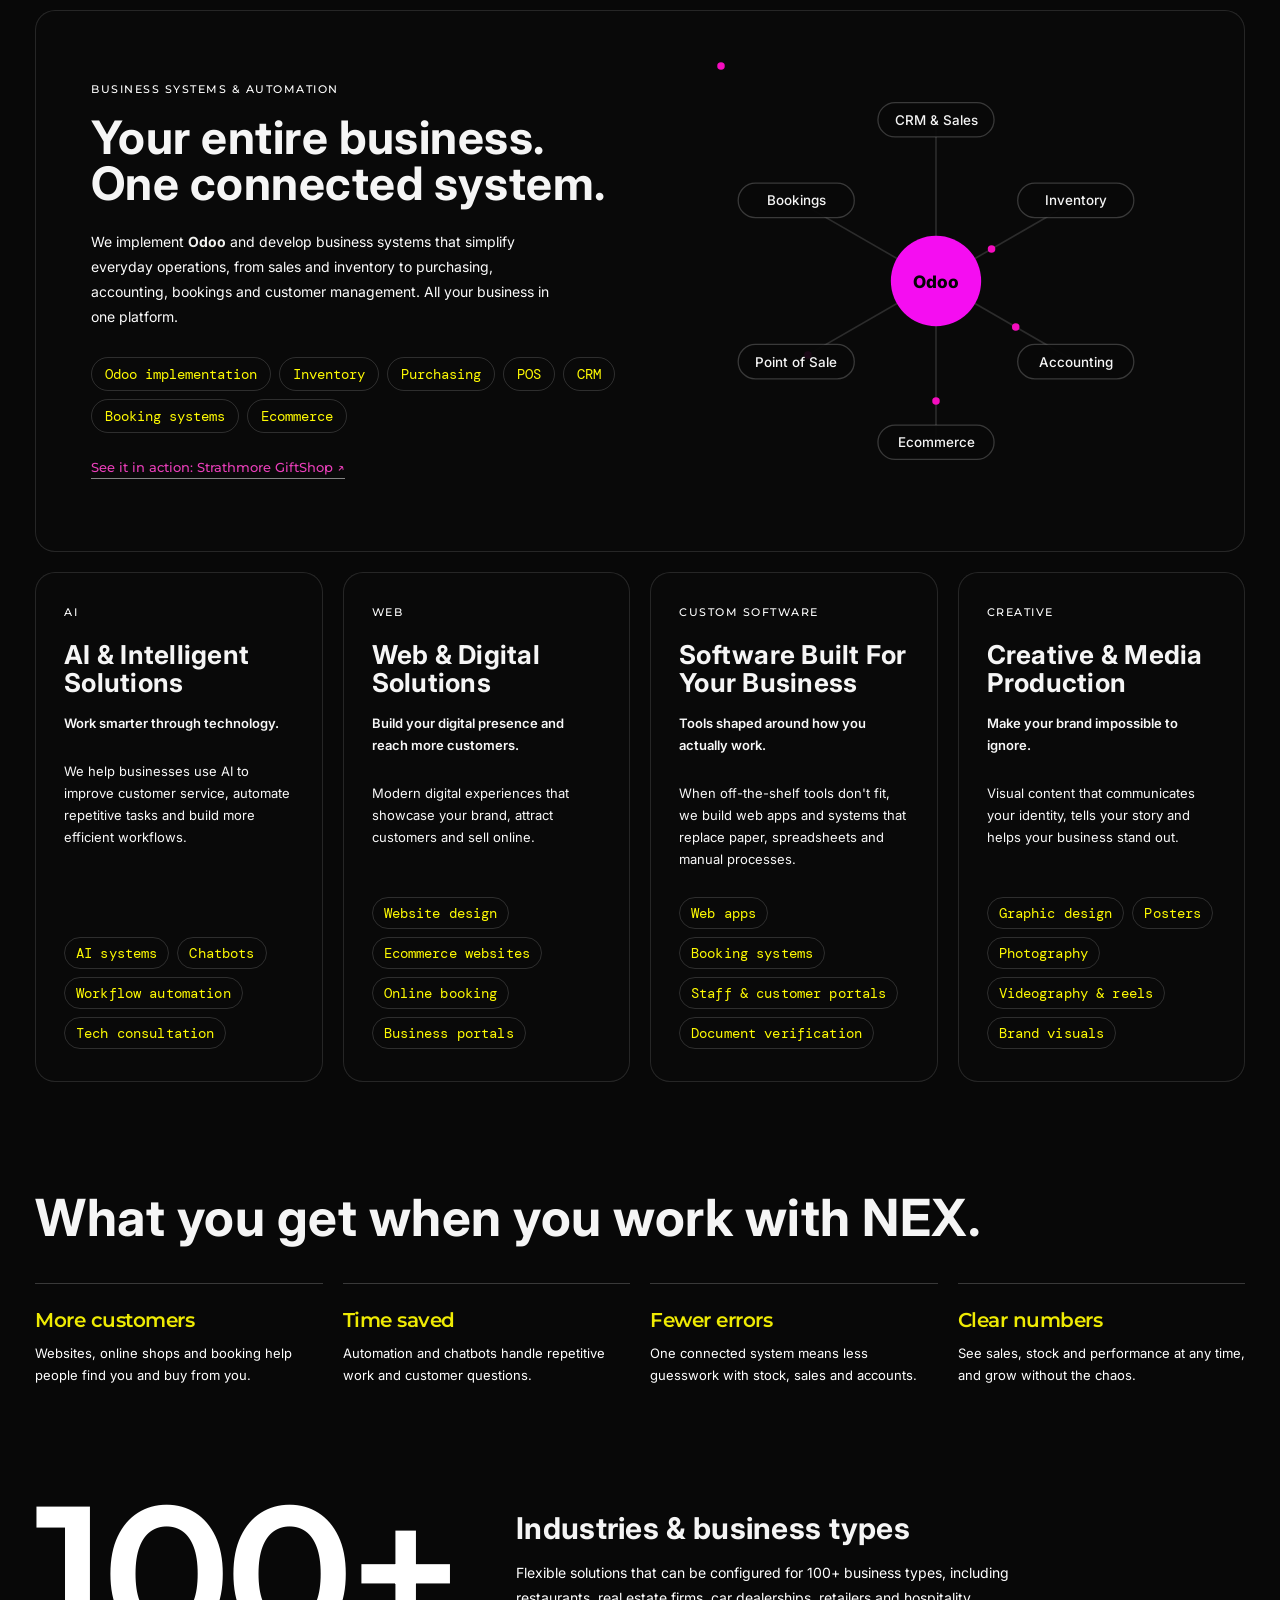
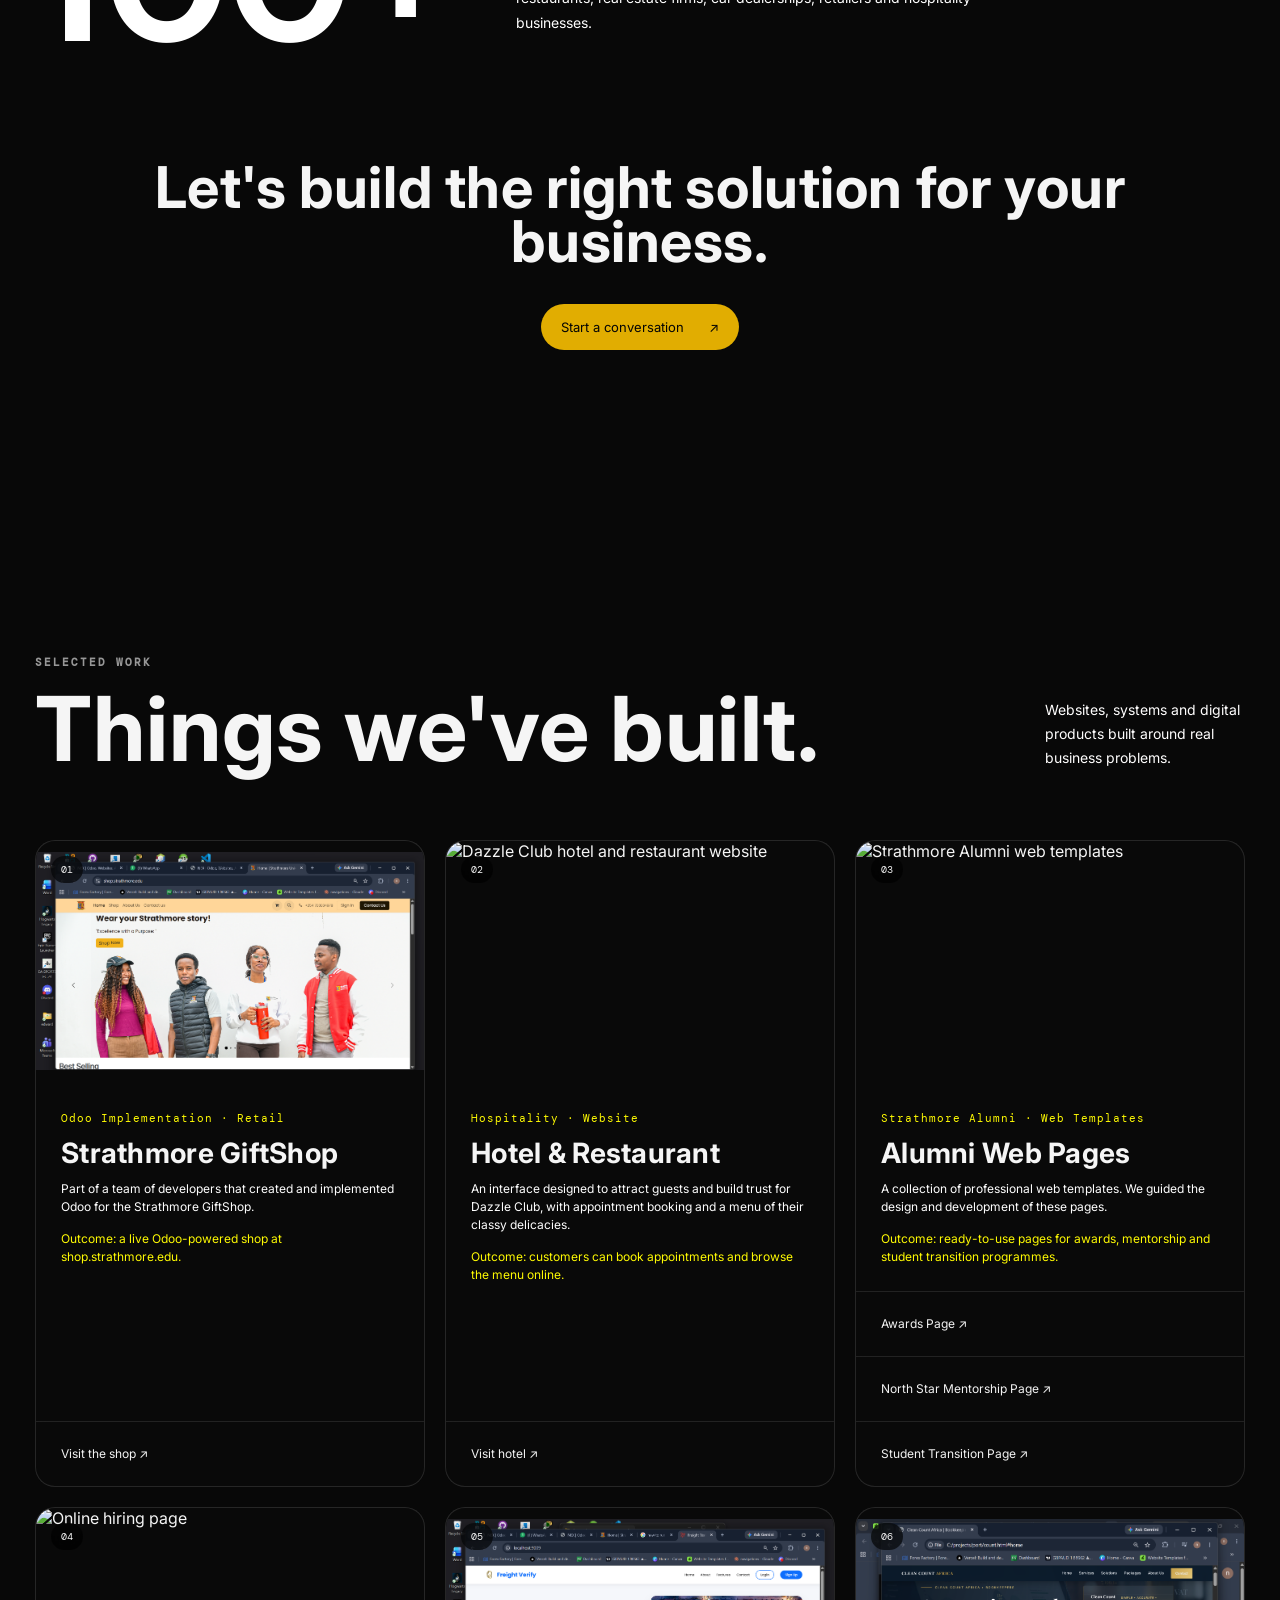
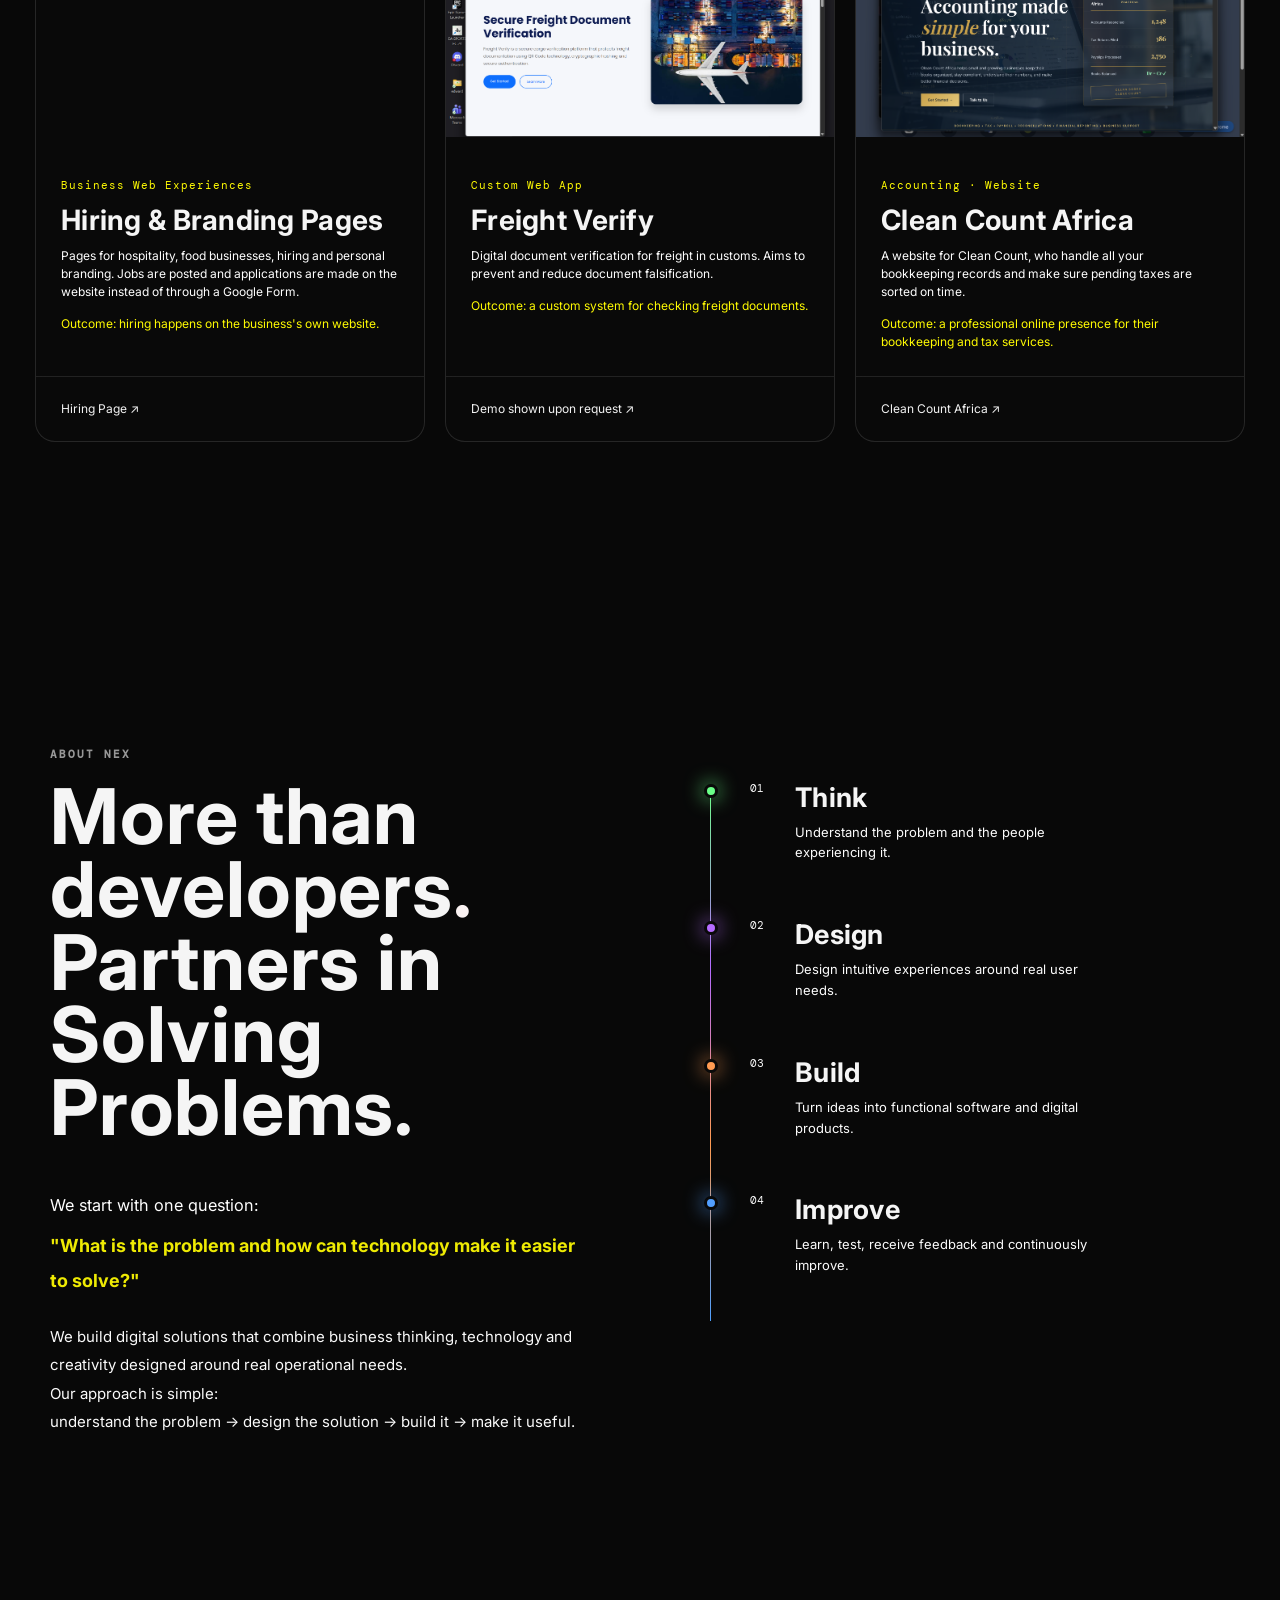
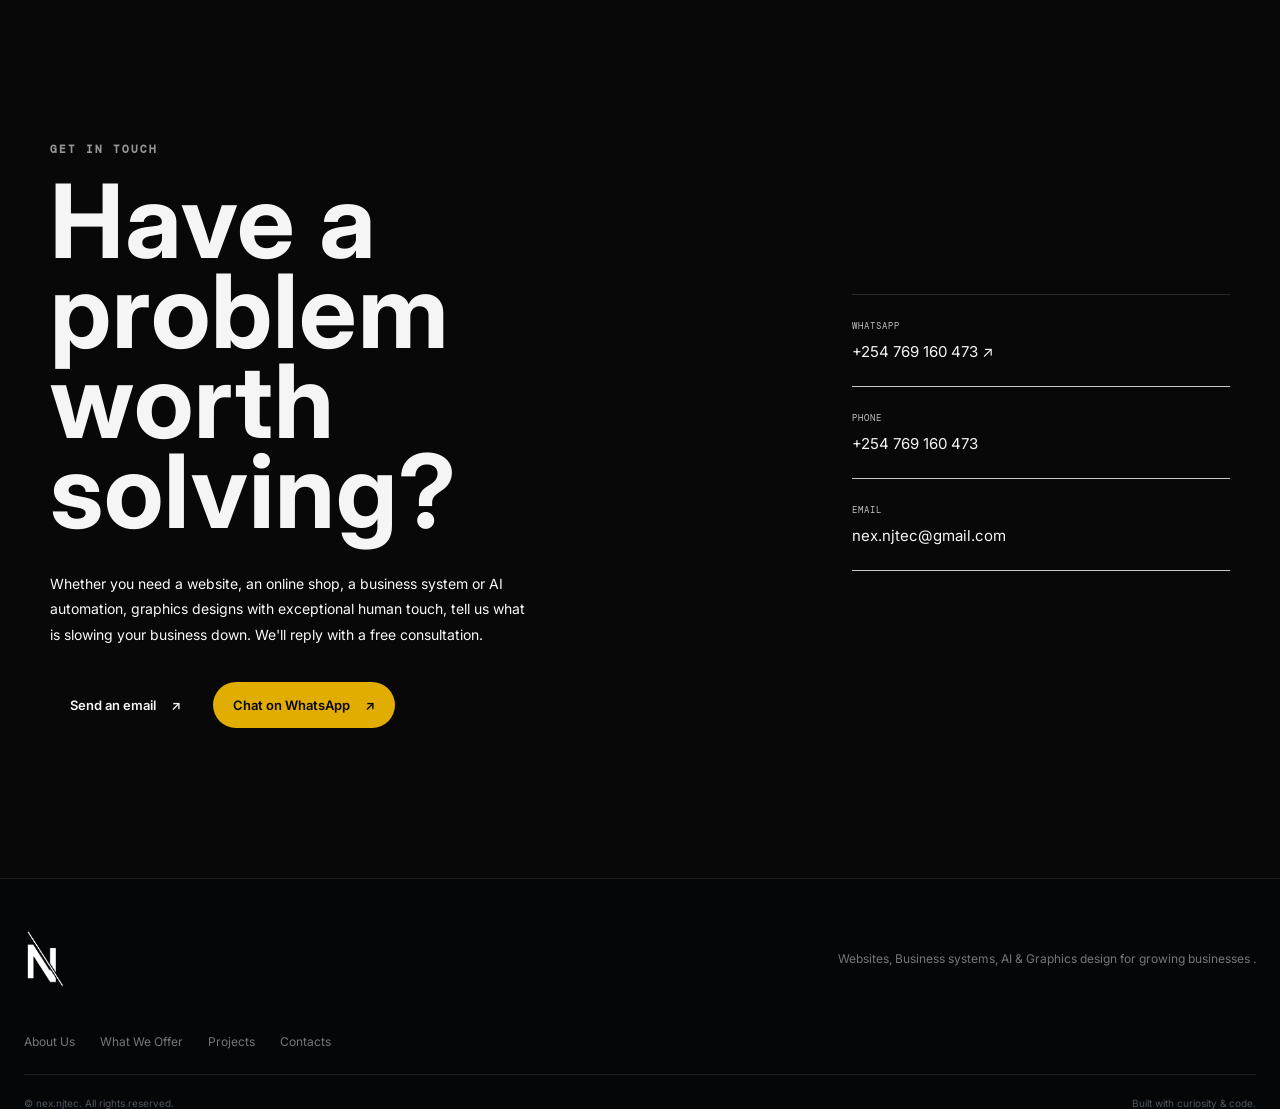
==== commit 3cea3a81: "colour update" ====
--- a/index.html
+++ b/index.html
@@ -75,7 +75,7 @@
 
     </div>
 
-
+<div class="page-box"> 
     <!-- =====================================================
          NAVIGATION
     ====================================================== -->
@@ -924,7 +924,7 @@
 
     </footer>
 
-    
+     </div> 
 
 
     <script src="js/port4.js"></script>
--- a/css/index.css
+++ b/css/index.css
@@ -21,9 +21,23 @@
     --accent: #E1AD01;
     --transition: .3s;
     --font-heading: "Inter", sans-serif;
-
-    
-}
+    --box-width: 1300px;
+}
+
+/* =========================================================
+   BOXED PAGE
+========================================================= */
+
+.page-box {
+    position: relative;
+    max-width: var(--box-width);
+    margin: 0 auto;
+    /* background: rgba(8, 8, 8, .85); */
+    /* border-left: 1px solid var(--border);
+    border-right: 1px solid var(--border); */
+    box-shadow: 0 0 80px rgba(0, 0, 0, .6);
+} 
+
 /* =========================================================
    HEADING LETTER SPACING
    Change the one value below to adjust every heading at once.
@@ -138,13 +152,16 @@
     top: 0;
     left: 0;
     width: 100%;
+     right: 0;                       
+    margin: 0 auto;                 
+    max-width: var(--box-width);
     height: 60px; /* Matches the logo height */
     padding: 25px 45px;
     display: flex;
     align-items: center;
     justify-content: space-between;
     z-index: 100;
-    background: linear-gradient(to bottom, rgba(5,5,5,.85), transparent);
+    background: linear-gradient(to bottom, rgba(5, 5, 5, 0.423), transparent);
 }
 
 
@@ -168,7 +185,7 @@
 }
 
 nav a {
-    color: rgba(255,255,255,.6);
+    color: rgba(255, 255, 255, 0.997);
     font-size: 13px;
     transition: .3s;
 }
@@ -230,7 +247,7 @@
     font-family: "DM Mono", monospace;
     font-size: 11px;
     letter-spacing: 2px;
-    color: rgba(255,255,255,.5);
+    color: rgba(249, 249, 249, 0.993);
 }
 
 /* second .section-label rule (kept, as in your original, so labels look the same) */
@@ -258,7 +275,7 @@
 
 .section-description {
     width: 200px;
-    color: rgba(255,255,255,.5);
+    color: rgb(255, 254, 254);
     line-height: 1.7;
     font-size: 14px;
 }
@@ -299,6 +316,7 @@
 
 .hero {
     min-height: 100vh;
+    min-width: none;
     display: flex;
     align-items: center;
     justify-content: center;
@@ -372,7 +390,7 @@
     letter-spacing: -1px;
     color: #111;
     -webkit-text-stroke: 2px rgba(255,255,255,.85);
-    text-shadow: 8px 8px 0 rgba(255,255,255,.08), 15px 15px 0 rgba(255,255,255,.03);
+    text-shadow: 8px 8px 0 rgba(255, 255, 255, 0.521), 15px 15px 0 rgba(255,255,255,.03);
     background: linear-gradient(135deg, #ffffff, #888, #1b1b1b);
     -webkit-background-clip: text;
     background-clip: text;
@@ -411,19 +429,19 @@
 .hero-description {
     margin-top: 30px;
     font-size: 40px;
-    color: rgba(255,255,255,.85);
+    color: rgb(255, 255, 255);
     line-height: 1.6;
 }
 
 .hero-description span {
-    color: rgba(251, 244, 244, 0.4);
+    color: rgb(251, 244, 244);
     font-size: 30px;
 }
 
 .hero-promise {
     max-width: 640px;
     margin: 18px auto 0;
-    color: rgba(255,255,255,.6);
+    color: rgb(255, 255, 255);
     font-size: 18px;
     line-height: 1.6;
 }
@@ -467,7 +485,7 @@
 }
 
 .stat p {
-    color: rgba(255, 252, 252, 0.45);
+    color: rgba(255, 252, 252, 0.708);
     font-size: 18px;
     line-height: 1.5;
 }
@@ -475,7 +493,7 @@
 .stat-line {
     height: 40px;
     width: 4px;
-    background: rgba(255,255,255,.2);
+    background: rgba(255, 255, 255, 0.686);
 }
 
 .explore-button {
@@ -551,11 +569,11 @@
 }
 
 .about-text h2 span {
-    color: rgba(255, 247, 247, 0.669);
+    color: rgba(255, 247, 247, 0.981);
 }
 
 .about-text p {
-    color: rgba(255,255,255,.55);
+    color: rgba(255, 255, 255, 0.981);
     line-height: 1.9;
     max-width: 570px;
     font-size: 15px;
@@ -570,7 +588,8 @@
 .about-text .question strong {
     display: block;
     margin-top: 8px;
-    color: #E1AD01;
+    font-size: 18px;
+    color: #fffb03ee;
 }
 
 /* process timeline */
@@ -615,7 +634,7 @@
 
 .process-number {
     font-family: "DM Mono", monospace;
-    color: rgba(255,255,255,.25);
+    color: rgba(255, 255, 255, 0.981);
     font-size: 11px;
 }
 
@@ -625,7 +644,7 @@
 }
 
 .process-item p {
-    color: rgba(255,255,255,.45);
+    color: rgba(255, 255, 255, 0.989);
     font-size: 13px;
     line-height: 1.6;
     max-width: 320px;
@@ -700,8 +719,8 @@
 
 .project-category {
     font-family: "DM Mono", monospace;
-    font-size: 9px;
-    color: #E1AD01;
+    font-size: 11px;
+    color: #fffb03;
     letter-spacing: 1px;
 }
 
@@ -711,14 +730,14 @@
 }
 
 .project-info p {
-    color: rgba(255,255,255,.4);
+    color: rgb(255, 255, 255);
     font-size: 12px;
     line-height: 1.5;
 }
 
 .project-info .project-result {
     margin-top: 14px;
-    color: #e4d26a;
+    color: #fffb03;
     font-size: 12px;
     line-height: 1.5;
 }
@@ -731,7 +750,7 @@
     padding: 0 25px;
     border-top: 1px solid rgba(255,255,255,.1);
     font-size: 12px;
-    color: rgba(255,255,255,.65);
+    color: rgba(255, 255, 255, 0.953);
     transition: .3s;
 }
 
@@ -757,14 +776,14 @@
     font-size: 72px;
     font-weight: 900;
     letter-spacing: -4px;
-    color: #f1f50d;
+    color: #fffb03;
 }
 
 .project-placeholder small {
     font-family: "DM Mono", monospace;
     font-size: 10px;
     letter-spacing: 2px;
-    color: rgba(255,255,255,.5);
+    color: rgba(255, 255, 255, 0.963);
 }
 
 /* view more card (unused, kept) */
@@ -792,7 +811,7 @@
 }
 
 .view-more p {
-    color: rgba(255,255,255,.4);
+    color: rgba(255, 255, 255, 0.974);
     font-size: 12px;
 }
 
@@ -858,12 +877,12 @@
 }
 
 .svc-header h2 span {
-    color: rgba(255,255,255,.35);
+    color: rgba(255, 255, 255, 0.982);
 }
 
 .svc-header p {
     max-width: 560px;
-    color: rgba(255,255,255,.55);
+    color: rgb(255, 255, 255);
     line-height: 1.8;
     font-size: 15px;
     margin-bottom: 14px;
@@ -874,7 +893,8 @@
 .svc-header .svc-tagline {
     font-family: "Montserrat", sans-serif;
     font-weight: 500;
-    color: #c5bf79;
+     font-size: 17px;
+    color: #fffb03ee;
     margin-top: 22px;
 }
 
@@ -917,7 +937,7 @@
 
 .svc-flagship p {
     max-width: 480px;
-    color: rgba(255,255,255,.5);
+    color: rgba(255, 255, 255, 0.989);
     line-height: 1.8;
     font-size: 14px;
     margin-bottom: 28px;
@@ -954,8 +974,8 @@
     border: 1px solid rgba(255,255,255,.15);
     border-radius: 50px;
     font-family: "DM Mono", monospace;
-    font-size: 11px;
-    color: rgb(234, 149, 63);
+    font-size: 14px;
+    color: #fffb03;
     transition: .3s;
 }
 
@@ -1080,7 +1100,7 @@
 }
 
 .svc-card p {
-    color: rgba(255,255,255,.45);
+    color: rgba(255, 255, 255, 0.974);
     font-size: 13px;
     line-height: 1.7;
     margin-bottom: 26px;
@@ -1091,9 +1111,9 @@
 }
 
 .svc-card .svc-tags li {
-    font-size: 13px;
+    font-size: 14px;
     letter-spacing: 0.01em;
-    color: rgb(234, 149, 63);
+    color: #fffb03;
     padding: 6px 11px;
 }
 
@@ -1149,11 +1169,11 @@
     font-size: 20px;
     font-weight: 600;
     letter-spacing: -.5px;
-    color: #E1AD01;
+    color: #fffb03ee;
 }
 
 .svc-value p {
-    color: rgba(255,255,255,.5);
+    color: rgba(255, 255, 255, 0.995);
     font-size: 13px;
     line-height: 1.7;
 }
@@ -1185,7 +1205,7 @@
 
 .svc-industries p {
     max-width: 520px;
-    color: rgba(255,255,255,.5);
+    color: rgb(255, 255, 255);
     line-height: 1.8;
     font-size: 14px;
 }
@@ -1205,7 +1225,7 @@
 }
 
 .svc-cta h3 span {
-    color: rgba(255,255,255,.35);
+    color: rgb(255, 255, 255);
 }
 
 @media (max-width: 900px) {
@@ -1581,7 +1601,7 @@
 .terminal-blue  { color: #7ca7ff; }
 
 .terminal-command {
-    color: rgba(255,255,255,.3);
+    color: rgba(255, 255, 255, 0.978);
     margin-bottom: 25px;
 }
 
@@ -1734,12 +1754,12 @@
 }
 
 .contact-left h2 span {
-    color: rgba(255,255,255,.3);
+    color: rgba(255, 255, 255, 0.938);
 }
 
 .contact-left > p {
     max-width: 480px;
-    color: rgba(255,255,255,.5);
+    color: rgba(255, 255, 255, 0.975);
     line-height: 1.8;
     font-size: 14px;
     margin-bottom: 35px;
@@ -1774,7 +1794,7 @@
 
 .contact-item {
     padding: 25px 0;
-    border-bottom: 1px solid rgba(255,255,255,.15);
+    border-bottom: 1px solid rgba(255, 255, 255, 0.785);
     display: flex;
     flex-direction: column;
     gap: 10px;
@@ -1783,7 +1803,7 @@
 .contact-item span {
     font-family: "DM Mono", monospace;
     font-size: 9px;
-    color: rgba(255,255,255,.3);
+    color: rgba(255, 255, 255, 0.762);
     letter-spacing: 1px;
 }
 
@@ -1827,7 +1847,7 @@
 ========================================================= */
 
 .footer {
-    background: #050608;
+    background: #0506088a;
     border-top: 1px solid var(--border);
     padding: 50px 24px 25px;
     height: 230px;
